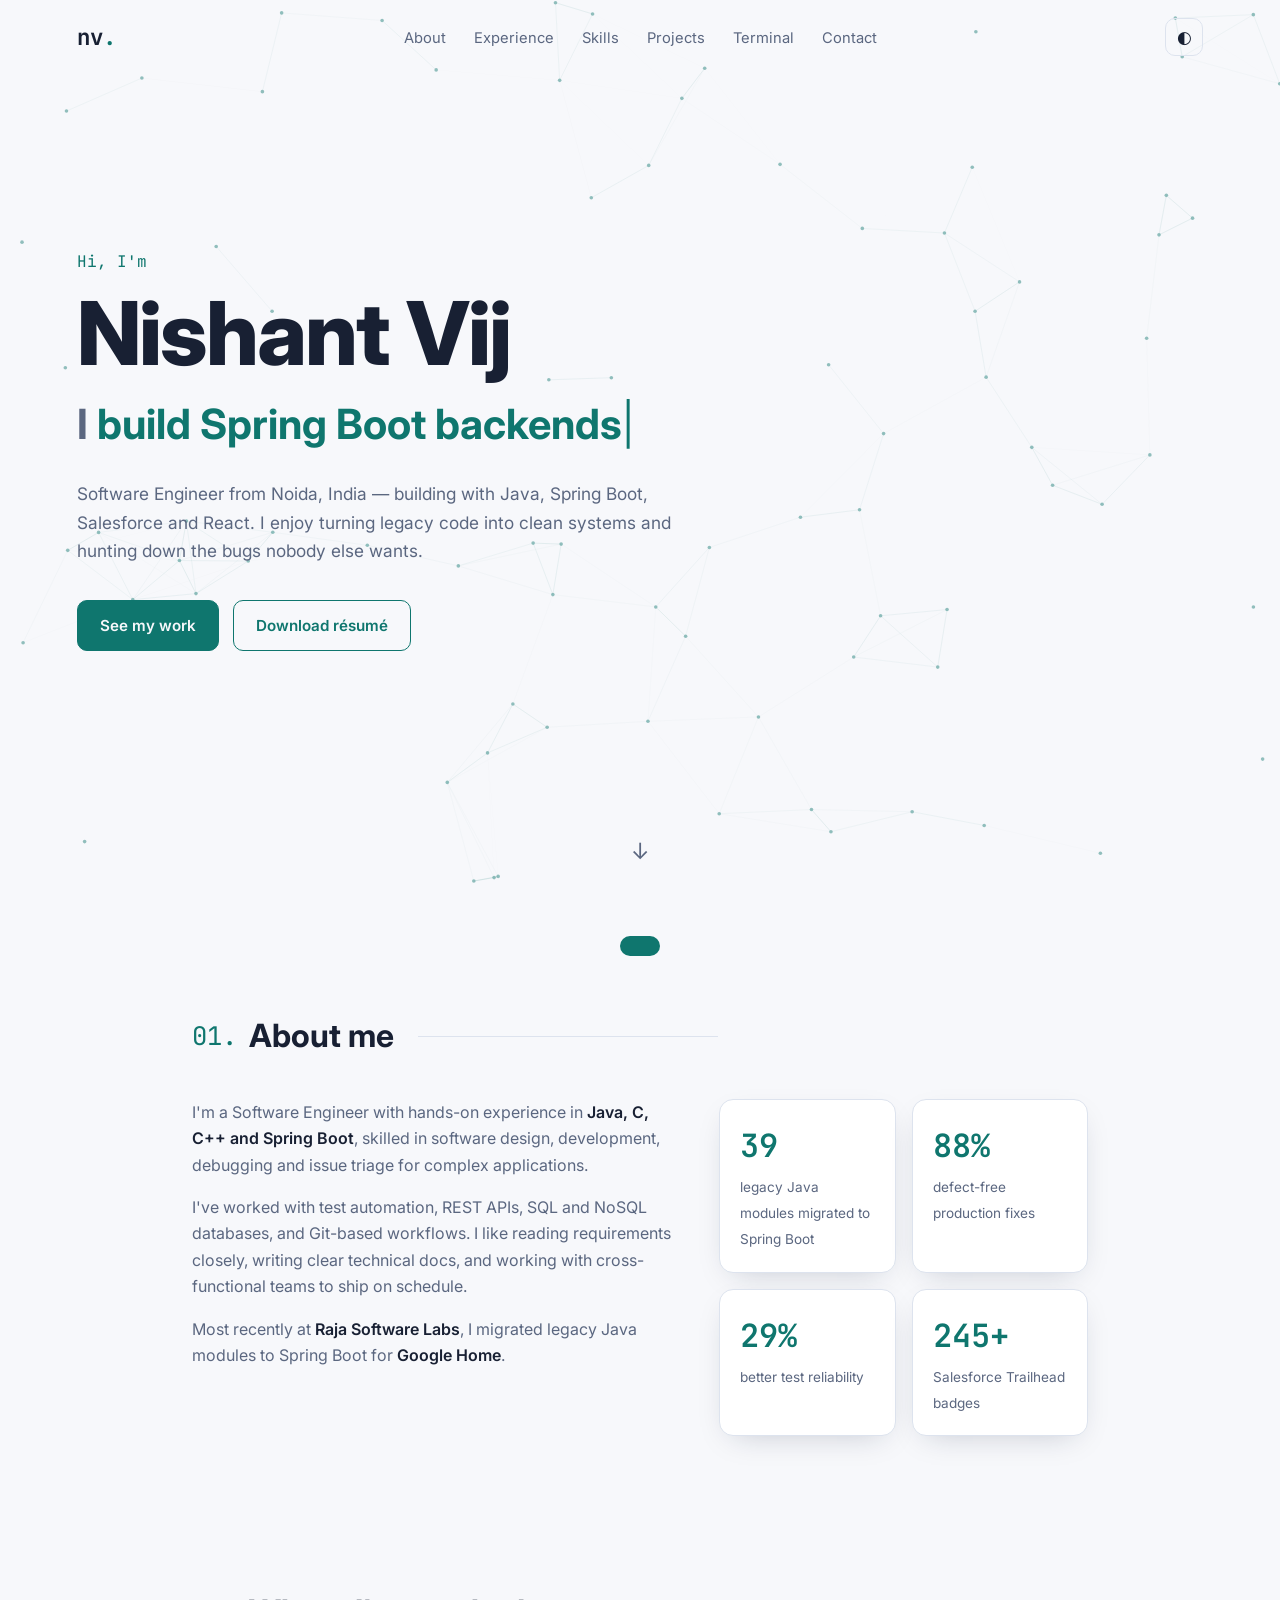
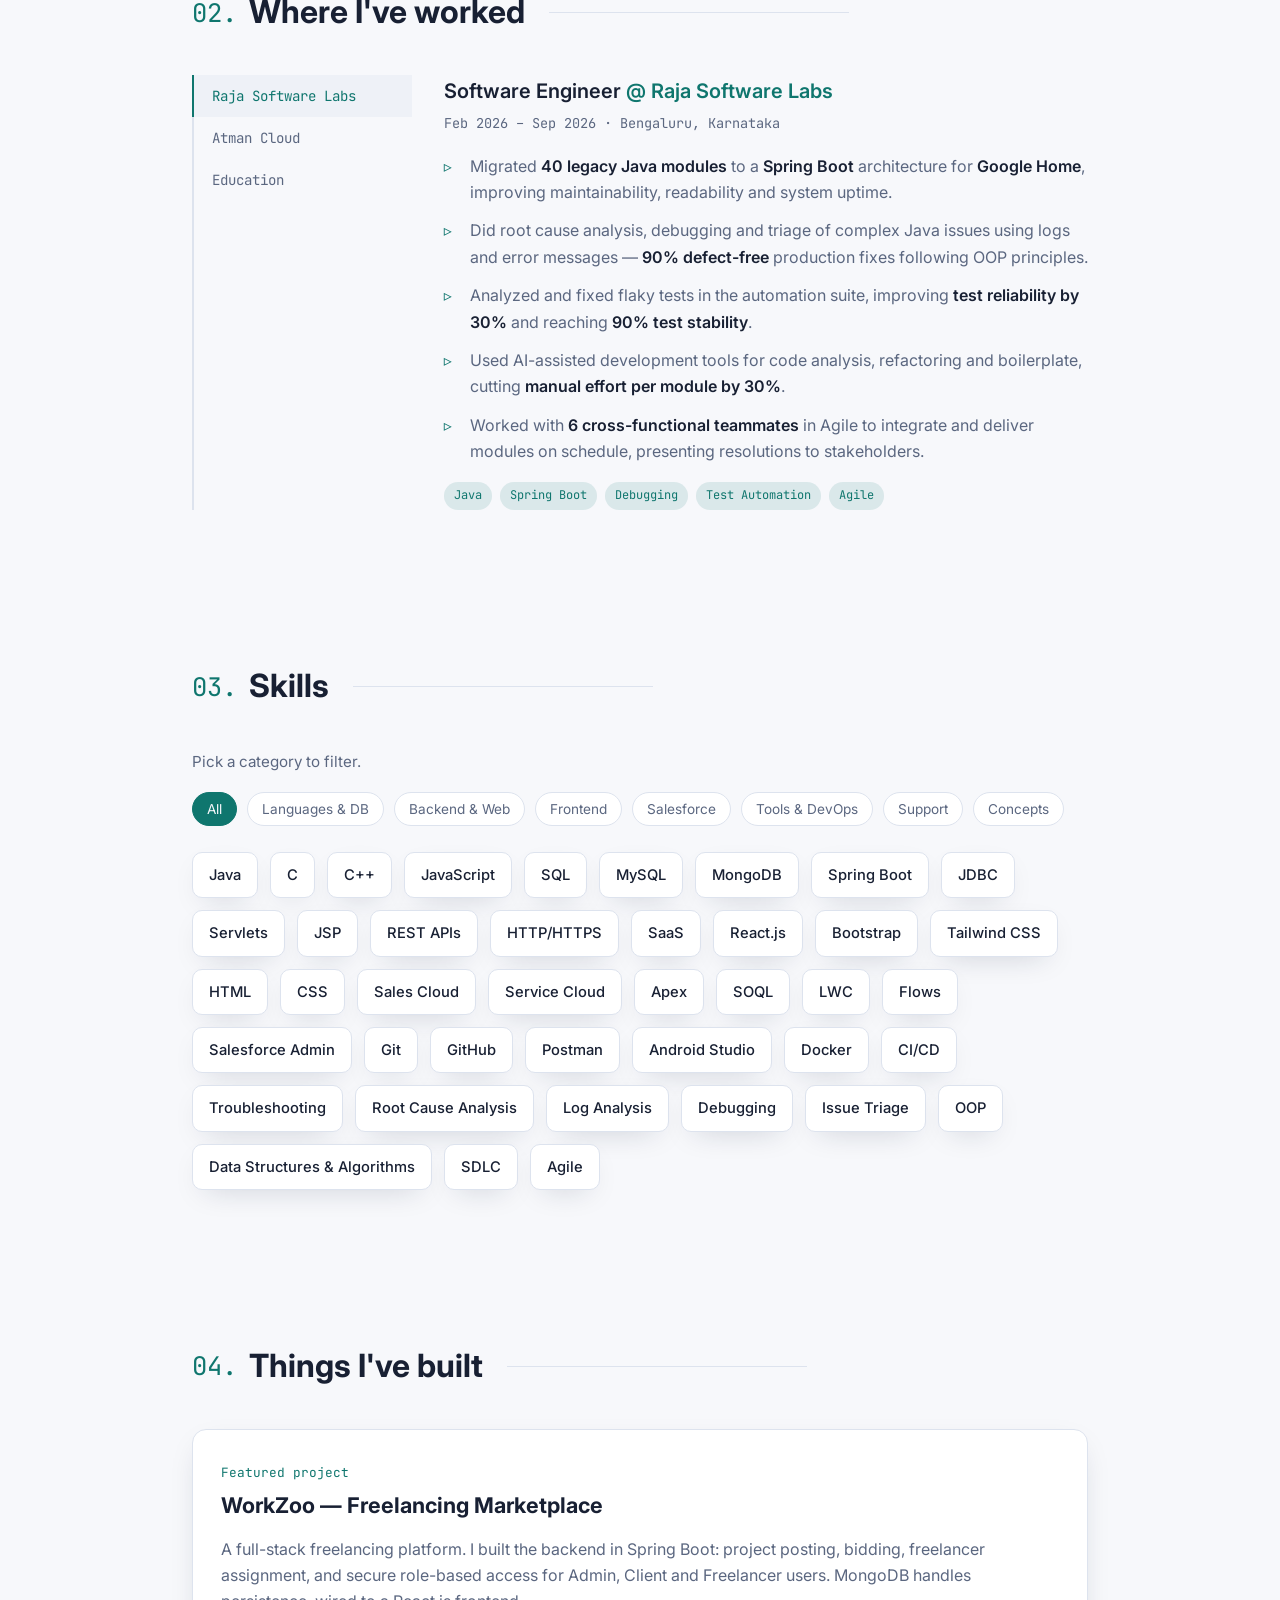
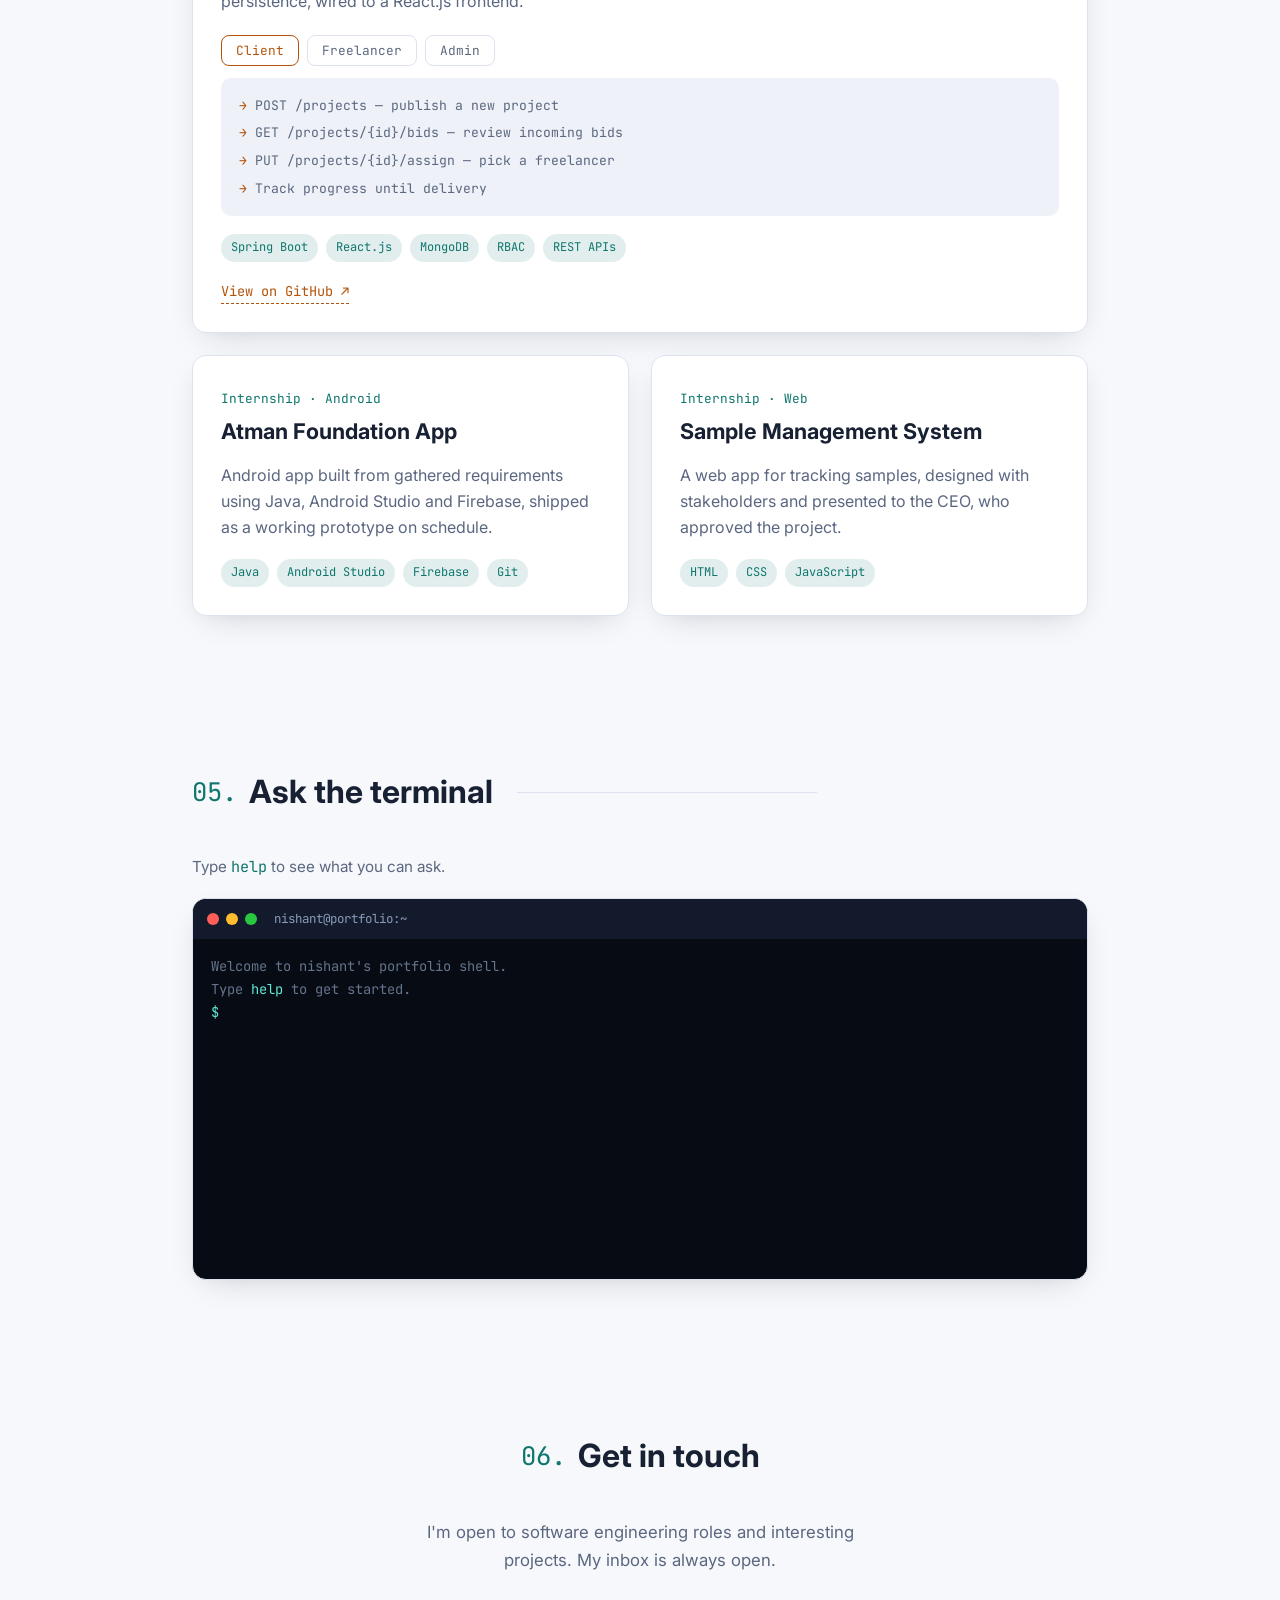
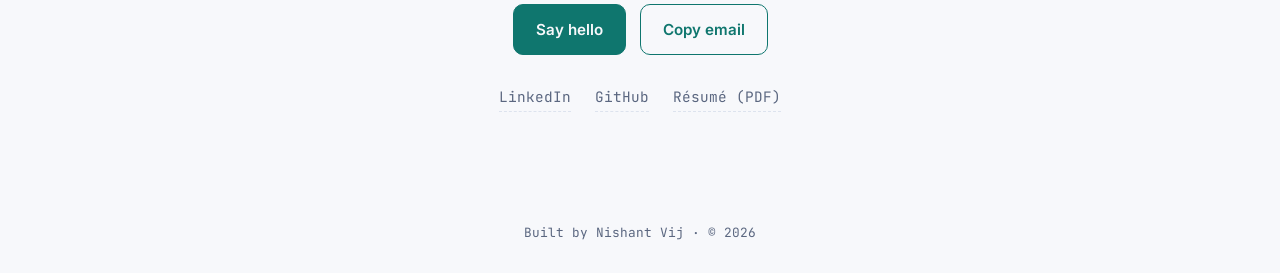
==== index.html @ 11bd0769 "Fix LinkedIn link and add WorkZoo GitHub link Co-Authored-By: Claude Opus 5.5 <noreply@anthropic.com" ====
<!doctype html>
<html lang="en" data-theme="dark">
<head>
  <meta charset="utf-8" />
  <meta name="viewport" content="width=device-width, initial-scale=1" />
  <title>Nishant Vij — Software Engineer</title>
  <meta name="description" content="Nishant Vij — Software Engineer working with Java, Spring Boot, Salesforce and React." />
  <link rel="preconnect" href="https://fonts.googleapis.com" />
  <link rel="preconnect" href="https://fonts.gstatic.com" crossorigin />
  <link href="https://fonts.googleapis.com/css2?family=Inter:wght@400;500;600;700;800&family=JetBrains+Mono:wght@400;600&display=swap" rel="stylesheet" />
  <link rel="stylesheet" href="styles.css" />
</head>
<body>
  <div class="progress" id="progress"></div>

  <header class="nav" id="nav">
    <a href="#home" class="logo">nv<span>.</span></a>
    <nav>
      <ul class="nav-links" id="navLinks">
        <li><a href="#about">About</a></li>
        <li><a href="#experience">Experience</a></li>
        <li><a href="#skills">Skills</a></li>
        <li><a href="#projects">Projects</a></li>
        <li><a href="#terminal">Terminal</a></li>
        <li><a href="#contact">Contact</a></li>
      </ul>
    </nav>
    <div class="nav-actions">
      <button class="icon-btn" id="themeToggle" aria-label="Toggle light/dark theme">◐</button>
      <button class="icon-btn menu-btn" id="menuBtn" aria-label="Open menu">☰</button>
    </div>
  </header>

  <main>
    <!-- HERO -->
    <section class="hero" id="home">
      <canvas id="bg" aria-hidden="true"></canvas>
      <div class="hero-inner">
        <p class="mono kicker">Hi, I'm</p>
        <h1>Nishant Vij</h1>
        <h2 class="typed-line">I <span id="typed" class="accent"></span><span class="caret">|</span></h2>
        <p class="lead">Software Engineer from Noida, India — building with Java, Spring Boot, Salesforce and React. I enjoy turning legacy code into clean systems and hunting down the bugs nobody else wants.</p>
        <div class="cta">
          <a href="#projects" class="btn primary">See my work</a>
          <a href="Nishant_Vij_Resume.pdf" class="btn" download>Download résumé</a>
        </div>
      </div>
      <a href="#about" class="scroll-hint" aria-label="Scroll down">↓</a>
    </section>

    <!-- ABOUT + STATS -->
    <section id="about" class="section">
      <h3 class="section-title"><span class="mono">01.</span> About me</h3>
      <div class="about-grid reveal">
        <div>
          <p>I'm a Software Engineer with hands-on experience in <strong>Java, C, C++ and Spring Boot</strong>, skilled in software design, development, debugging and issue triage for complex applications.</p>
          <p>I've worked with test automation, REST APIs, SQL and NoSQL databases, and Git-based workflows. I like reading requirements closely, writing clear technical docs, and working with cross-functional teams to ship on schedule.</p>
          <p>Most recently at <strong>Raja Software Labs</strong>, I migrated legacy Java modules to Spring Boot for <strong>Google Home</strong>.</p>
        </div>
        <div class="stats">
          <div class="stat"><span class="num" data-count="40">0</span><span class="label">legacy Java modules migrated to Spring Boot</span></div>
          <div class="stat"><span class="num" data-count="90" data-suffix="%">0</span><span class="label">defect-free production fixes</span></div>
          <div class="stat"><span class="num" data-count="30" data-suffix="%">0</span><span class="label">better test reliability</span></div>
          <div class="stat"><span class="num" data-count="250" data-suffix="+">0</span><span class="label">Salesforce Trailhead badges</span></div>
        </div>
      </div>
    </section>

    <!-- EXPERIENCE -->
    <section id="experience" class="section">
      <h3 class="section-title"><span class="mono">02.</span> Where I've worked</h3>
      <div class="tabs reveal">
        <div class="tab-list" role="tablist">
          <button role="tab" class="tab active" data-tab="rsl">Raja Software Labs</button>
          <button role="tab" class="tab" data-tab="atman">Atman Cloud</button>
          <button role="tab" class="tab" data-tab="edu">Education</button>
        </div>

        <div class="tab-panel active" id="rsl" role="tabpanel">
          <h4>Software Engineer <span class="accent">@ Raja Software Labs</span></h4>
          <p class="meta mono">Feb 2026 – Sep 2026 · Bengaluru, Karnataka</p>
          <ul class="bullets">
            <li>Migrated <b>40 legacy Java modules</b> to a <b>Spring Boot</b> architecture for <b>Google Home</b>, improving maintainability, readability and system uptime.</li>
            <li>Did root cause analysis, debugging and triage of complex Java issues using logs and error messages — <b>90% defect-free</b> production fixes following OOP principles.</li>
            <li>Analyzed and fixed flaky tests in the automation suite, improving <b>test reliability by 30%</b> and reaching <b>90% test stability</b>.</li>
            <li>Used AI-assisted development tools for code analysis, refactoring and boilerplate, cutting <b>manual effort per module by 30%</b>.</li>
            <li>Worked with <b>6 cross-functional teammates</b> in Agile to integrate and deliver modules on schedule, presenting resolutions to stakeholders.</li>
          </ul>
          <div class="chips"><span>Java</span><span>Spring Boot</span><span>Debugging</span><span>Test Automation</span><span>Agile</span></div>
        </div>

        <div class="tab-panel" id="atman" role="tabpanel">
          <h4>Salesforce Developer Intern <span class="accent">@ Atman Cloud Consultants</span></h4>
          <p class="meta mono">Jan 2025 – May 2025 · Pune, India</p>
          <ul class="bullets">
            <li>Earned <b>250+ Salesforce Trailhead badges</b>, building hands-on skills in Salesforce CRM, Apex, Lightning Components, SOQL and Flows.</li>
            <li>Developed the <b>Atman Foundation Android app</b> with Java, Android Studio, Firebase and Git — a working prototype delivered on schedule.</li>
            <li>Designed and built the <b>Sample Management System</b> (HTML, CSS, JavaScript), wrote the technical docs and presented it to the CEO to win project approval.</li>
          </ul>
          <div class="chips"><span>Salesforce</span><span>Apex</span><span>Android</span><span>Firebase</span><span>JavaScript</span></div>
        </div>

        <div class="tab-panel" id="edu" role="tabpanel">
          <div class="edu">
            <h4>PG Diploma in Advanced Computing <span class="accent">@ C-DAC ACTS</span></h4>
            <p class="meta mono">Aug 2025 – Feb 2026 · Bengaluru · 74%</p>
          </div>
          <div class="edu">
            <h4>B.Tech, Computer Science &amp; Engineering <span class="accent">@ Chandigarh Group of Colleges</span></h4>
            <p class="meta mono">2021 – 2025 · Landran, Mohali · CGPA 7.75 / 10</p>
          </div>
        </div>
      </div>
    </section>

    <!-- SKILLS -->
    <section id="skills" class="section">
      <h3 class="section-title"><span class="mono">03.</span> Skills</h3>
      <p class="hint reveal">Pick a category to filter.</p>
      <div class="filters reveal" id="skillFilters"></div>
      <div class="skill-cloud reveal" id="skillCloud"></div>
    </section>

    <!-- PROJECTS -->
    <section id="projects" class="section">
      <h3 class="section-title"><span class="mono">04.</span> Things I've built</h3>
      <div class="projects">
        <article class="project featured reveal" tabindex="0">
          <div class="project-head">
            <span class="mono accent">Featured project</span>
            <h4>WorkZoo — Freelancing Marketplace</h4>
          </div>
          <p>A full-stack freelancing platform. I built the backend in Spring Boot: project posting, bidding, freelancer assignment, and secure role-based access for Admin, Client and Freelancer users. MongoDB handles persistence, wired to a React.js frontend.</p>
          <div class="roles">
            <button class="role active" data-role="client">Client</button>
            <button class="role" data-role="freelancer">Freelancer</button>
            <button class="role" data-role="admin">Admin</button>
          </div>
          <ul class="role-flow mono" id="roleFlow"></ul>
          <div class="chips"><span>Spring Boot</span><span>React.js</span><span>MongoDB</span><span>RBAC</span><span>REST APIs</span></div>
          <a class="project-link mono" href="https://github.com/Work-Zoo" target="_blank" rel="noopener">View on GitHub ↗</a>
        </article>

        <article class="project reveal" tabindex="0">
          <div class="project-head">
            <span class="mono accent">Internship · Android</span>
            <h4>Atman Foundation App</h4>
          </div>
          <p>Android app built from gathered requirements using Java, Android Studio and Firebase, shipped as a working prototype on schedule.</p>
          <div class="chips"><span>Java</span><span>Android Studio</span><span>Firebase</span><span>Git</span></div>
        </article>

        <article class="project reveal" tabindex="0">
          <div class="project-head">
            <span class="mono accent">Internship · Web</span>
            <h4>Sample Management System</h4>
          </div>
          <p>A web app for tracking samples, designed with stakeholders and presented to the CEO, who approved the project.</p>
          <div class="chips"><span>HTML</span><span>CSS</span><span>JavaScript</span></div>
        </article>
      </div>
    </section>

    <!-- TERMINAL -->
    <section id="terminal" class="section">
      <h3 class="section-title"><span class="mono">05.</span> Ask the terminal</h3>
      <p class="hint reveal">Type <code>help</code> to see what you can ask.</p>
      <div class="term reveal" id="term">
        <div class="term-bar"><i></i><i></i><i></i><span class="mono">nishant@portfolio:~</span></div>
        <div class="term-body mono" id="termBody">
          <div class="term-out" id="termOut"></div>
          <form id="termForm" class="term-line" autocomplete="off">
            <label for="termInput" class="prompt">$</label>
            <input id="termInput" type="text" spellcheck="false" aria-label="Terminal command" />
          </form>
        </div>
      </div>
    </section>

    <!-- CONTACT -->
    <section id="contact" class="section contact">
      <h3 class="section-title center"><span class="mono">06.</span> Get in touch</h3>
      <p class="reveal">I'm open to software engineering roles and interesting projects. My inbox is always open.</p>
      <div class="contact-actions reveal">
        <a class="btn primary" id="mailBtn" href="#">Say hello</a>
        <button class="btn" id="copyEmail">Copy email</button>
      </div>
      <div class="socials reveal">
        <a id="linkedinLink" href="#" target="_blank" rel="noopener">LinkedIn</a>
        <a id="githubLink" href="#" target="_blank" rel="noopener">GitHub</a>
        <a href="Nishant_Vij_Resume.pdf" download>Résumé (PDF)</a>
      </div>
    </section>
  </main>

  <footer class="footer mono">Built by Nishant Vij · © <span id="year"></span></footer>
  <div class="toast" id="toast" role="status"></div>

  <script src="script.js"></script>
</body>
</html>
---- styles.css ----
:root {
  --bg: #0b1120;
  --bg-2: #111a2e;
  --card: #15203a;
  --text: #dbe4f3;
  --muted: #8b9bb8;
  --accent: #5eead4;
  --accent-2: #fbbf24;
  --border: #23304d;
  --shadow: 0 10px 30px -12px rgba(0, 0, 0, .6);
  --radius: 14px;
  --sans: "Inter", system-ui, -apple-system, Segoe UI, Roboto, sans-serif;
  --mono: "JetBrains Mono", ui-monospace, Consolas, monospace;
}
[data-theme="light"] {
  --bg: #f7f8fb;
  --bg-2: #eef1f7;
  --card: #ffffff;
  --text: #182033;
  --muted: #5b6780;
  --accent: #0f766e;
  --accent-2: #b45309;
  --border: #dde3ee;
  --shadow: 0 10px 30px -14px rgba(20, 30, 60, .25);
}

* { box-sizing: border-box; margin: 0; padding: 0; }
html { scroll-behavior: smooth; scroll-padding-top: 80px; }
body {
  background: var(--bg);
  color: var(--text);
  font-family: var(--sans);
  line-height: 1.65;
  transition: background .3s, color .3s;
  overflow-x: hidden;
}
a { color: inherit; text-decoration: none; }
.mono { font-family: var(--mono); }
.accent { color: var(--accent); }
strong, b { color: var(--text); font-weight: 600; }

/* progress bar */
.progress { position: fixed; top: 0; left: 0; height: 3px; width: 0; background: linear-gradient(90deg, var(--accent), var(--accent-2)); z-index: 100; }

/* nav */
.nav {
  position: fixed; inset: 0 0 auto 0; z-index: 50;
  display: flex; align-items: center; justify-content: space-between;
  padding: 18px 6vw;
  transition: background .3s, padding .3s, box-shadow .3s;
}
.nav.scrolled { background: color-mix(in srgb, var(--bg) 85%, transparent); backdrop-filter: blur(10px); padding: 12px 6vw; box-shadow: var(--shadow); }
.logo { font-family: var(--mono); font-weight: 700; font-size: 1.4rem; }
.logo span { color: var(--accent); }
.nav-links { display: flex; gap: 28px; list-style: none; }
.nav-links a { font-size: .92rem; color: var(--muted); transition: color .2s; position: relative; }
.nav-links a:hover, .nav-links a.active { color: var(--accent); }
.nav-links a.active::after { content: ""; position: absolute; left: 0; right: 0; bottom: -4px; height: 2px; background: var(--accent); }
.nav-actions { display: flex; gap: 8px; }
.icon-btn { background: transparent; border: 1px solid var(--border); color: var(--text); width: 38px; height: 38px; border-radius: 10px; cursor: pointer; font-size: 1.05rem; }
.icon-btn:hover { border-color: var(--accent); color: var(--accent); }
.menu-btn { display: none; }

/* hero */
.hero { position: relative; min-height: 100vh; display: flex; align-items: center; padding: 0 6vw; overflow: hidden; }
#bg { position: absolute; inset: 0; width: 100%; height: 100%; opacity: .55; }
.hero-inner { position: relative; max-width: 820px; }
.kicker { color: var(--accent); margin-bottom: 12px; }
.hero h1 { font-size: clamp(2.8rem, 8vw, 5.5rem); line-height: 1.05; font-weight: 800; letter-spacing: -.02em; }
.typed-line { font-size: clamp(1.4rem, 4vw, 2.6rem); color: var(--muted); font-weight: 700; margin: 10px 0 22px; min-height: 1.3em; }
.caret { animation: blink 1s step-end infinite; color: var(--accent); font-weight: 400; }
@keyframes blink { 50% { opacity: 0; } }
.lead { max-width: 600px; color: var(--muted); font-size: 1.08rem; }
.cta { display: flex; flex-wrap: wrap; gap: 14px; margin-top: 34px; }
.btn {
  display: inline-block; padding: 12px 22px; border-radius: 10px; font-weight: 600; font-size: .95rem;
  border: 1px solid var(--accent); color: var(--accent); background: transparent; cursor: pointer; font-family: inherit;
  transition: transform .2s, background .2s, color .2s;
}
.btn:hover { transform: translateY(-2px); background: color-mix(in srgb, var(--accent) 12%, transparent); }
.btn.primary { background: var(--accent); color: var(--bg); }
.btn.primary:hover { background: color-mix(in srgb, var(--accent) 85%, white); }
.scroll-hint { position: absolute; bottom: 30px; left: 50%; transform: translateX(-50%); color: var(--muted); font-size: 1.4rem; animation: bob 2s ease-in-out infinite; }
@keyframes bob { 50% { transform: translate(-50%, 8px); } }

/* sections */
.section { max-width: 1050px; margin: 0 auto; padding: 110px 6vw 40px; }
.section-title { display: flex; align-items: center; gap: 12px; font-size: clamp(1.5rem, 3.5vw, 2rem); margin-bottom: 36px; white-space: nowrap; }
.section-title .mono { color: var(--accent); font-size: .8em; font-weight: 400; }
.section-title::after { content: ""; height: 1px; background: var(--border); flex: 1; max-width: 300px; margin-left: 12px; }
.section-title.center { justify-content: center; }
.section-title.center::after { display: none; }
.hint { color: var(--muted); margin-bottom: 18px; font-size: .95rem; }
.hint code { font-family: var(--mono); color: var(--accent); }

/* reveal */
.reveal { opacity: 0; transform: translateY(24px); transition: opacity .7s ease, transform .7s ease; }
.reveal.visible { opacity: 1; transform: none; }

/* about */
.about-grid { display: grid; grid-template-columns: 1.3fr 1fr; gap: 48px; align-items: start; }
.about-grid p { color: var(--muted); margin-bottom: 16px; }
.stats { display: grid; grid-template-columns: 1fr 1fr; gap: 16px; }
.stat { background: var(--card); border: 1px solid var(--border); border-radius: var(--radius); padding: 20px; box-shadow: var(--shadow); transition: transform .25s, border-color .25s; }
.stat:hover { transform: translateY(-4px); border-color: var(--accent); }
.num { display: block; font-family: var(--mono); font-size: 2rem; font-weight: 600; color: var(--accent); }
.label { font-size: .85rem; color: var(--muted); line-height: 1.4; }

/* tabs */
.tabs { display: grid; grid-template-columns: 220px 1fr; gap: 32px; }
.tab-list { display: flex; flex-direction: column; border-left: 2px solid var(--border); }
.tab { text-align: left; background: none; border: none; color: var(--muted); padding: 12px 18px; cursor: pointer; font-family: var(--mono); font-size: .88rem; border-left: 2px solid transparent; margin-left: -2px; transition: all .2s; }
.tab:hover { background: var(--bg-2); color: var(--accent); }
.tab.active { color: var(--accent); border-left-color: var(--accent); background: var(--bg-2); }
.tab-panel { display: none; animation: fadeIn .4s ease; }
.tab-panel.active { display: block; }
@keyframes fadeIn { from { opacity: 0; transform: translateX(10px); } to { opacity: 1; transform: none; } }
.tab-panel h4 { font-size: 1.25rem; font-weight: 600; }
.meta { color: var(--muted); font-size: .85rem; margin: 4px 0 18px; }
.bullets { list-style: none; }
.bullets li { position: relative; padding-left: 26px; margin-bottom: 12px; color: var(--muted); }
.bullets li::before { content: "▹"; position: absolute; left: 0; color: var(--accent); }
.edu { padding: 18px 0; border-bottom: 1px solid var(--border); }
.edu:first-child { padding-top: 0; }
.chips { display: flex; flex-wrap: wrap; gap: 8px; margin-top: 18px; }
.chips span { font-family: var(--mono); font-size: .75rem; padding: 4px 10px; border-radius: 999px; background: color-mix(in srgb, var(--accent) 12%, transparent); color: var(--accent); }

/* skills */
.filters { display: flex; flex-wrap: wrap; gap: 10px; margin-bottom: 26px; }
.filter { background: var(--card); border: 1px solid var(--border); color: var(--muted); padding: 8px 14px; border-radius: 999px; cursor: pointer; font-size: .85rem; font-family: inherit; transition: all .2s; }
.filter:hover { color: var(--accent); border-color: var(--accent); }
.filter.active { background: var(--accent); color: var(--bg); border-color: var(--accent); }
.skill-cloud { display: flex; flex-wrap: wrap; gap: 12px; min-height: 160px; align-content: flex-start; }
.skill {
  padding: 10px 16px; border-radius: 10px; background: var(--card); border: 1px solid var(--border);
  font-weight: 500; font-size: .92rem; box-shadow: var(--shadow); cursor: default;
  transition: transform .35s ease, opacity .35s ease, border-color .2s, color .2s;
}
.skill:hover { border-color: var(--accent); color: var(--accent); transform: translateY(-3px) scale(1.04); }
.skill.dim { opacity: .18; transform: scale(.94); }

/* projects */
.projects { display: grid; grid-template-columns: repeat(2, 1fr); gap: 22px; }
.project {
  background: var(--card); border: 1px solid var(--border); border-radius: var(--radius); padding: 28px;
  box-shadow: var(--shadow); transition: transform .3s, border-color .3s; position: relative; overflow: hidden;
}
.project::before { content: ""; position: absolute; inset: 0; background: radial-gradient(400px circle at var(--mx, 50%) var(--my, 50%), color-mix(in srgb, var(--accent) 10%, transparent), transparent 60%); opacity: 0; transition: opacity .3s; pointer-events: none; }
.project:hover::before { opacity: 1; }
.project:hover, .project:focus-visible { transform: translateY(-6px); border-color: var(--accent); outline: none; }
.project.featured { grid-column: 1 / -1; }
.project-head span { font-size: .8rem; }
.project h4 { font-size: 1.35rem; margin: 4px 0 12px; }
.project p { color: var(--muted); }
.roles { display: flex; gap: 8px; margin: 20px 0 12px; flex-wrap: wrap; }
.role { background: transparent; border: 1px solid var(--border); color: var(--muted); padding: 6px 14px; border-radius: 8px; cursor: pointer; font-family: var(--mono); font-size: .8rem; }
.role.active { border-color: var(--accent-2); color: var(--accent-2); }
.role-flow { list-style: none; background: var(--bg-2); border-radius: 10px; padding: 14px 18px; font-size: .82rem; }
.role-flow li { padding: 3px 0; color: var(--muted); opacity: 0; transform: translateX(-8px); animation: slideIn .35s forwards; }
.role-flow li::before { content: "→ "; color: var(--accent-2); }
@keyframes slideIn { to { opacity: 1; transform: none; } }

.project-link { display: inline-block; margin-top: 18px; font-size: .85rem; color: var(--accent-2); border-bottom: 1px dashed currentColor; }
.project-link:hover { color: var(--accent); }

/* terminal */
.term { border-radius: var(--radius); overflow: hidden; border: 1px solid var(--border); box-shadow: var(--shadow); background: #070b14; }
.term-bar { display: flex; align-items: center; gap: 7px; padding: 10px 14px; background: #121a2c; }
.term-bar i { width: 12px; height: 12px; border-radius: 50%; background: #ff5f57; }
.term-bar i:nth-child(2) { background: #febc2e; }
.term-bar i:nth-child(3) { background: #28c840; }
.term-bar span { margin-left: 10px; font-size: .78rem; color: #8b9bb8; }
.term-body { height: 340px; overflow-y: auto; padding: 16px 18px; font-size: .86rem; color: #cbd5e1; cursor: text; }
.term-out div { white-space: pre-wrap; word-break: break-word; }
.term-out .cmd { color: #5eead4; }
.term-out .err { color: #f87171; }
.term-out .dim { color: #64748b; }
.term-out a { color: #fbbf24; text-decoration: underline; }
.term-line { display: flex; gap: 10px; align-items: center; }
.prompt { color: #5eead4; }
#termInput { flex: 1; background: transparent; border: none; outline: none; color: #e2e8f0; font: inherit; caret-color: #5eead4; }

/* contact */
.contact { text-align: center; max-width: 640px; padding-bottom: 80px; }
.contact > p { color: var(--muted); font-size: 1.05rem; }
.contact-actions { display: flex; gap: 14px; justify-content: center; margin: 30px 0; flex-wrap: wrap; }
.socials { display: flex; gap: 24px; justify-content: center; flex-wrap: wrap; }
.socials a { font-family: var(--mono); font-size: .9rem; color: var(--muted); border-bottom: 1px dashed var(--border); padding-bottom: 2px; transition: color .2s; }
.socials a:hover { color: var(--accent); border-color: var(--accent); }
.footer { text-align: center; padding: 30px; font-size: .8rem; color: var(--muted); }

/* toast */
.toast { position: fixed; bottom: 24px; left: 50%; transform: translate(-50%, 80px); background: var(--accent); color: var(--bg); padding: 10px 20px; border-radius: 10px; font-weight: 600; font-size: .9rem; transition: transform .3s; z-index: 200; }
.toast.show { transform: translate(-50%, 0); }

/* responsive */
@media (max-width: 820px) {
  .menu-btn { display: inline-block; }
  .nav-links {
    position: fixed; top: 0; right: 0; height: 100vh; width: min(75vw, 300px);
    flex-direction: column; justify-content: center; align-items: center; gap: 30px;
    background: var(--bg-2); transform: translateX(100%); transition: transform .3s; box-shadow: var(--shadow);
  }
  .nav-links.open { transform: none; }
  .nav-links a { font-size: 1.1rem; }
  .nav-actions { position: relative; z-index: 60; }
  .about-grid, .tabs, .projects { grid-template-columns: 1fr; }
  .tab-list { flex-direction: row; overflow-x: auto; border-left: none; border-bottom: 2px solid var(--border); }
  .tab { border-left: none; border-bottom: 2px solid transparent; margin: 0 0 -2px; white-space: nowrap; }
  .tab.active { border-bottom-color: var(--accent); }
  .section { padding: 90px 16px 30px; }
  .hero { padding: 0 16px; }
  .nav { padding: 14px 16px; }
  .nav.scrolled { padding: 10px 16px; }
  .section-title { white-space: normal; }
}
@media (prefers-reduced-motion: reduce) {
  *, *::before, *::after { animation: none !important; transition: none !important; }
  html { scroll-behavior: auto; }
  .reveal { opacity: 1; transform: none; }
}
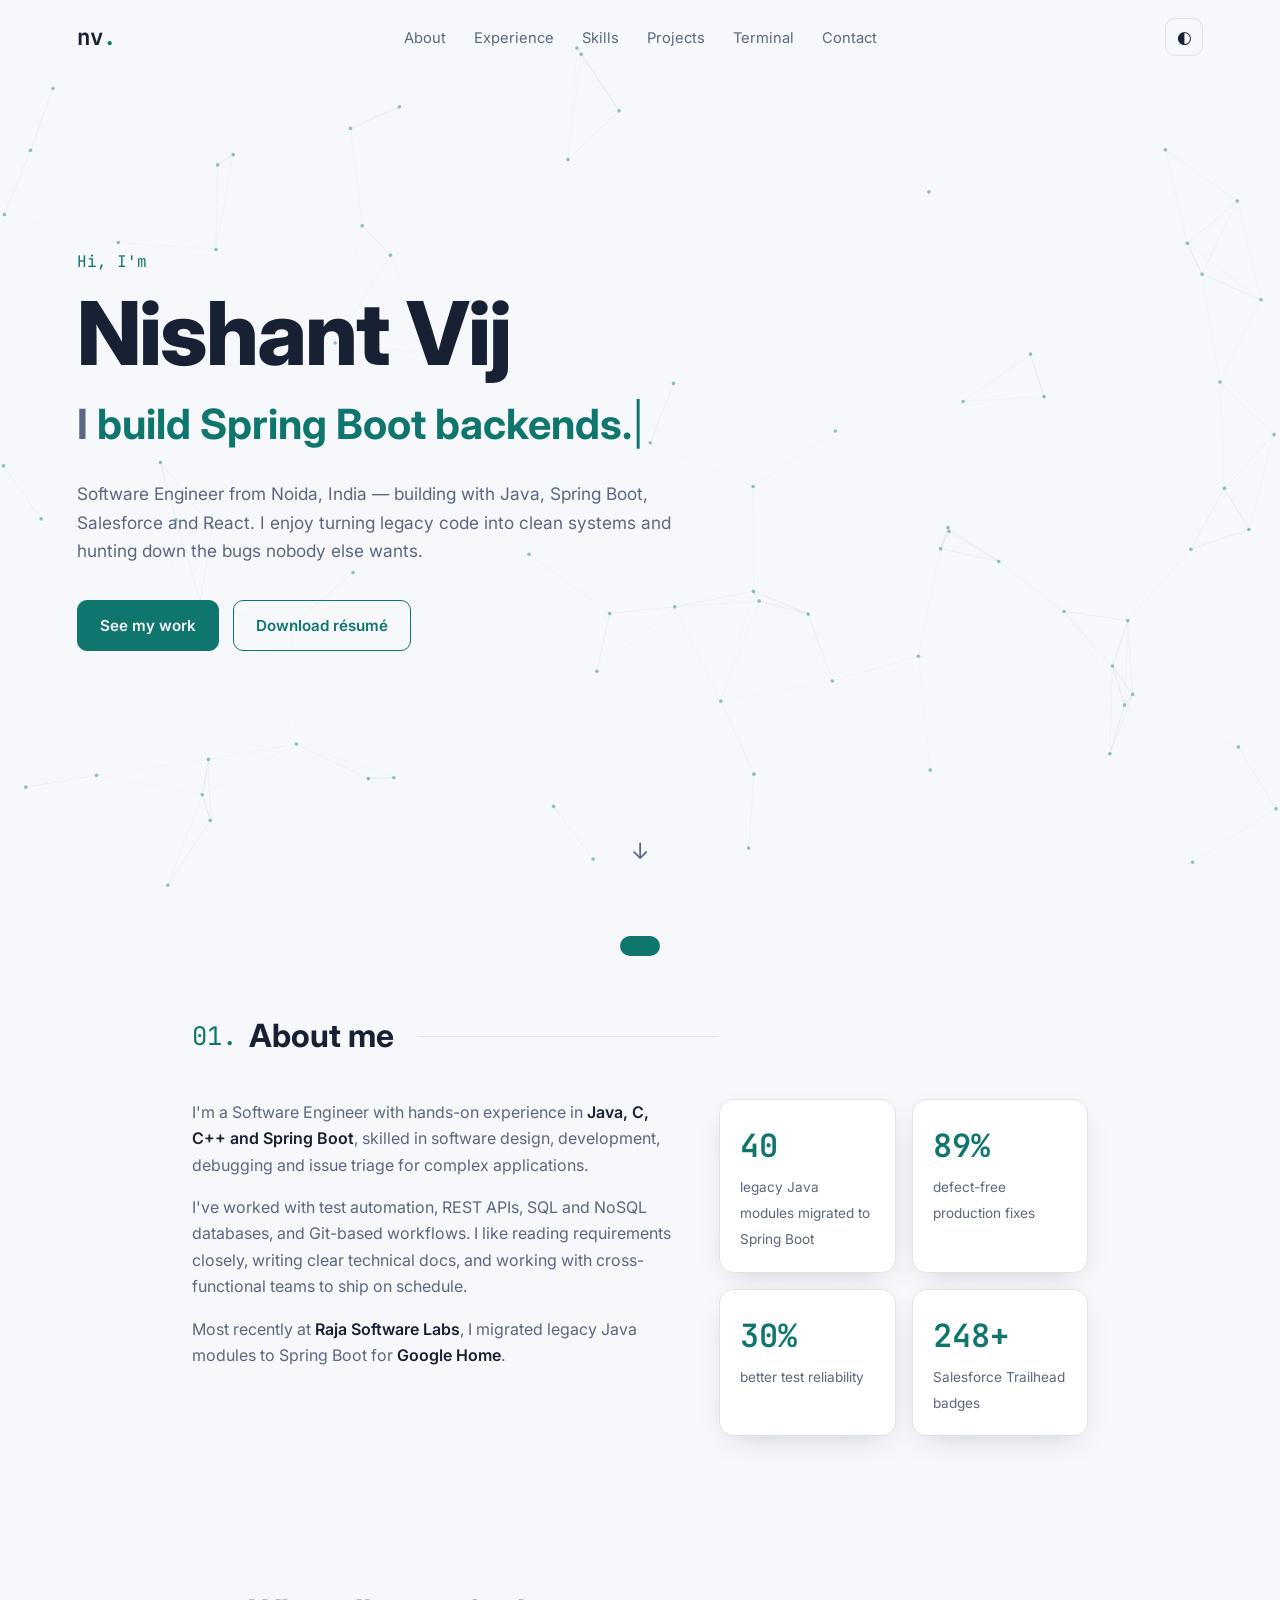
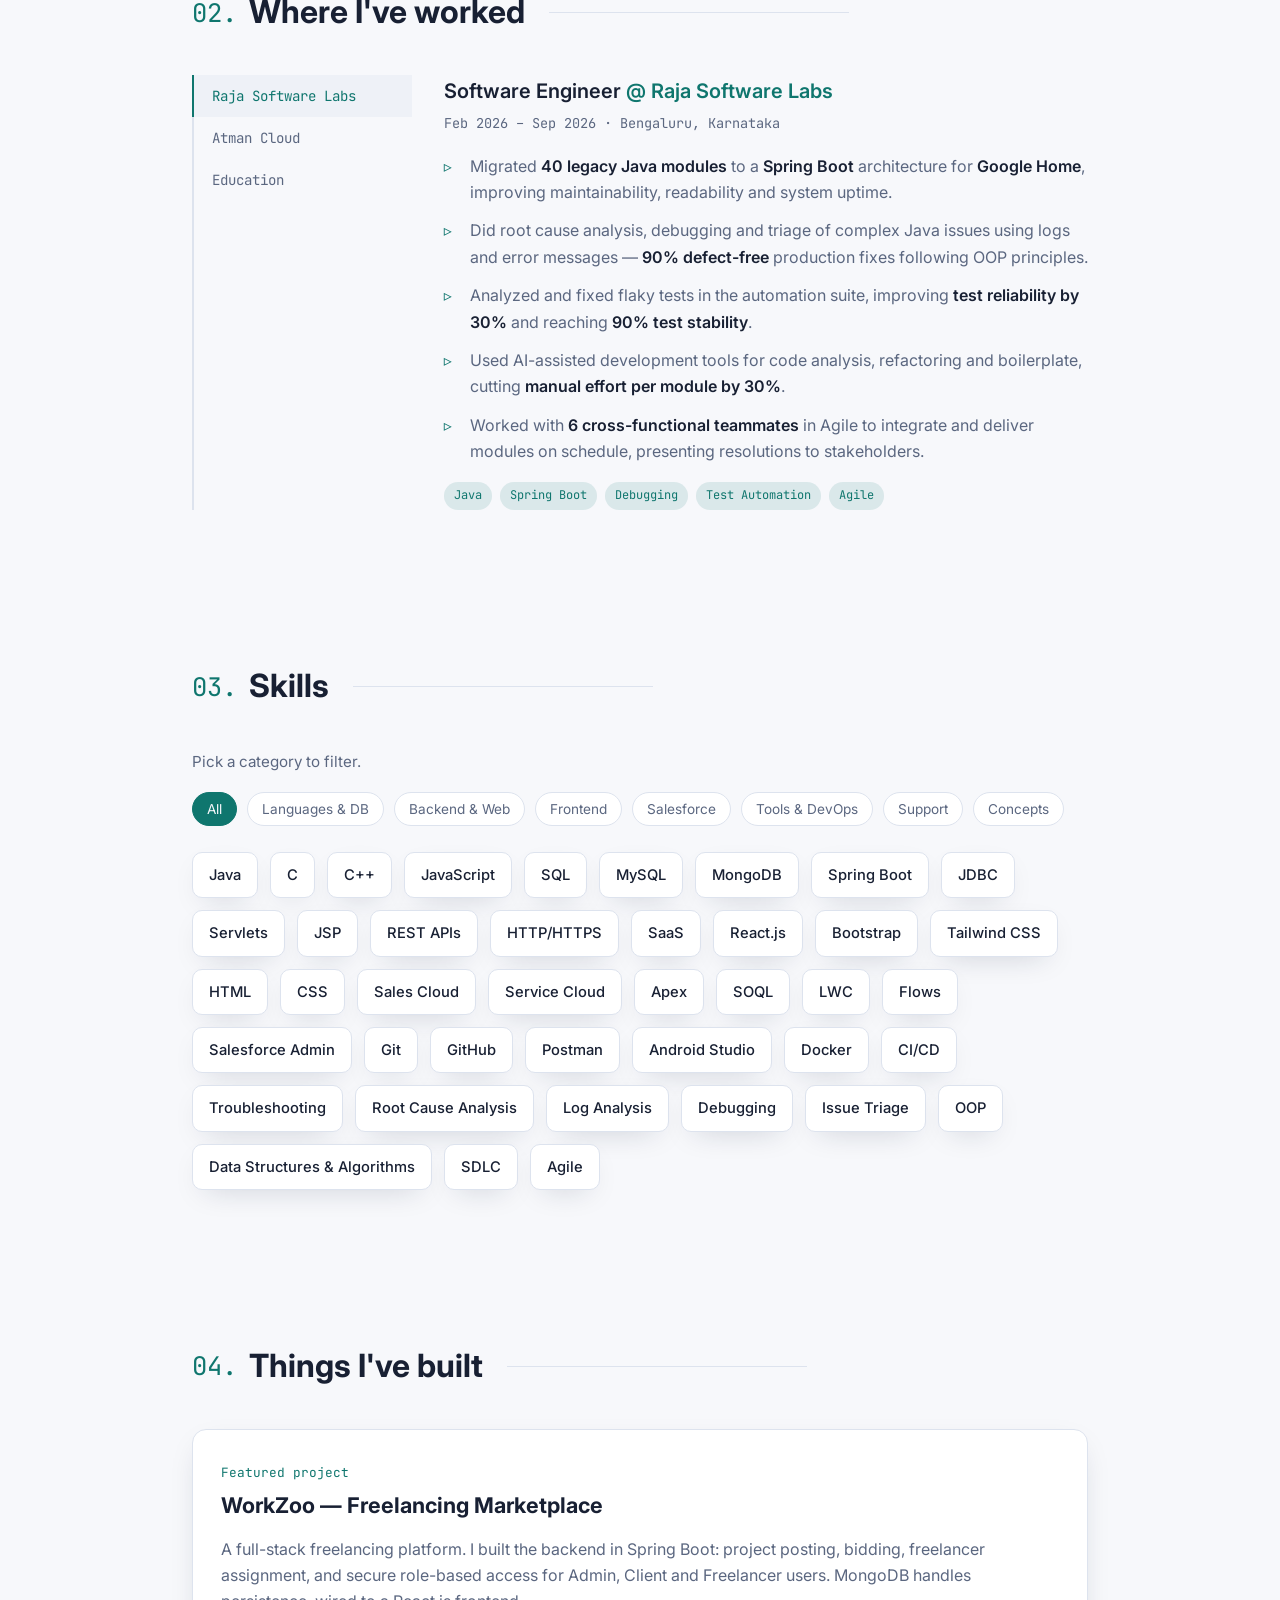
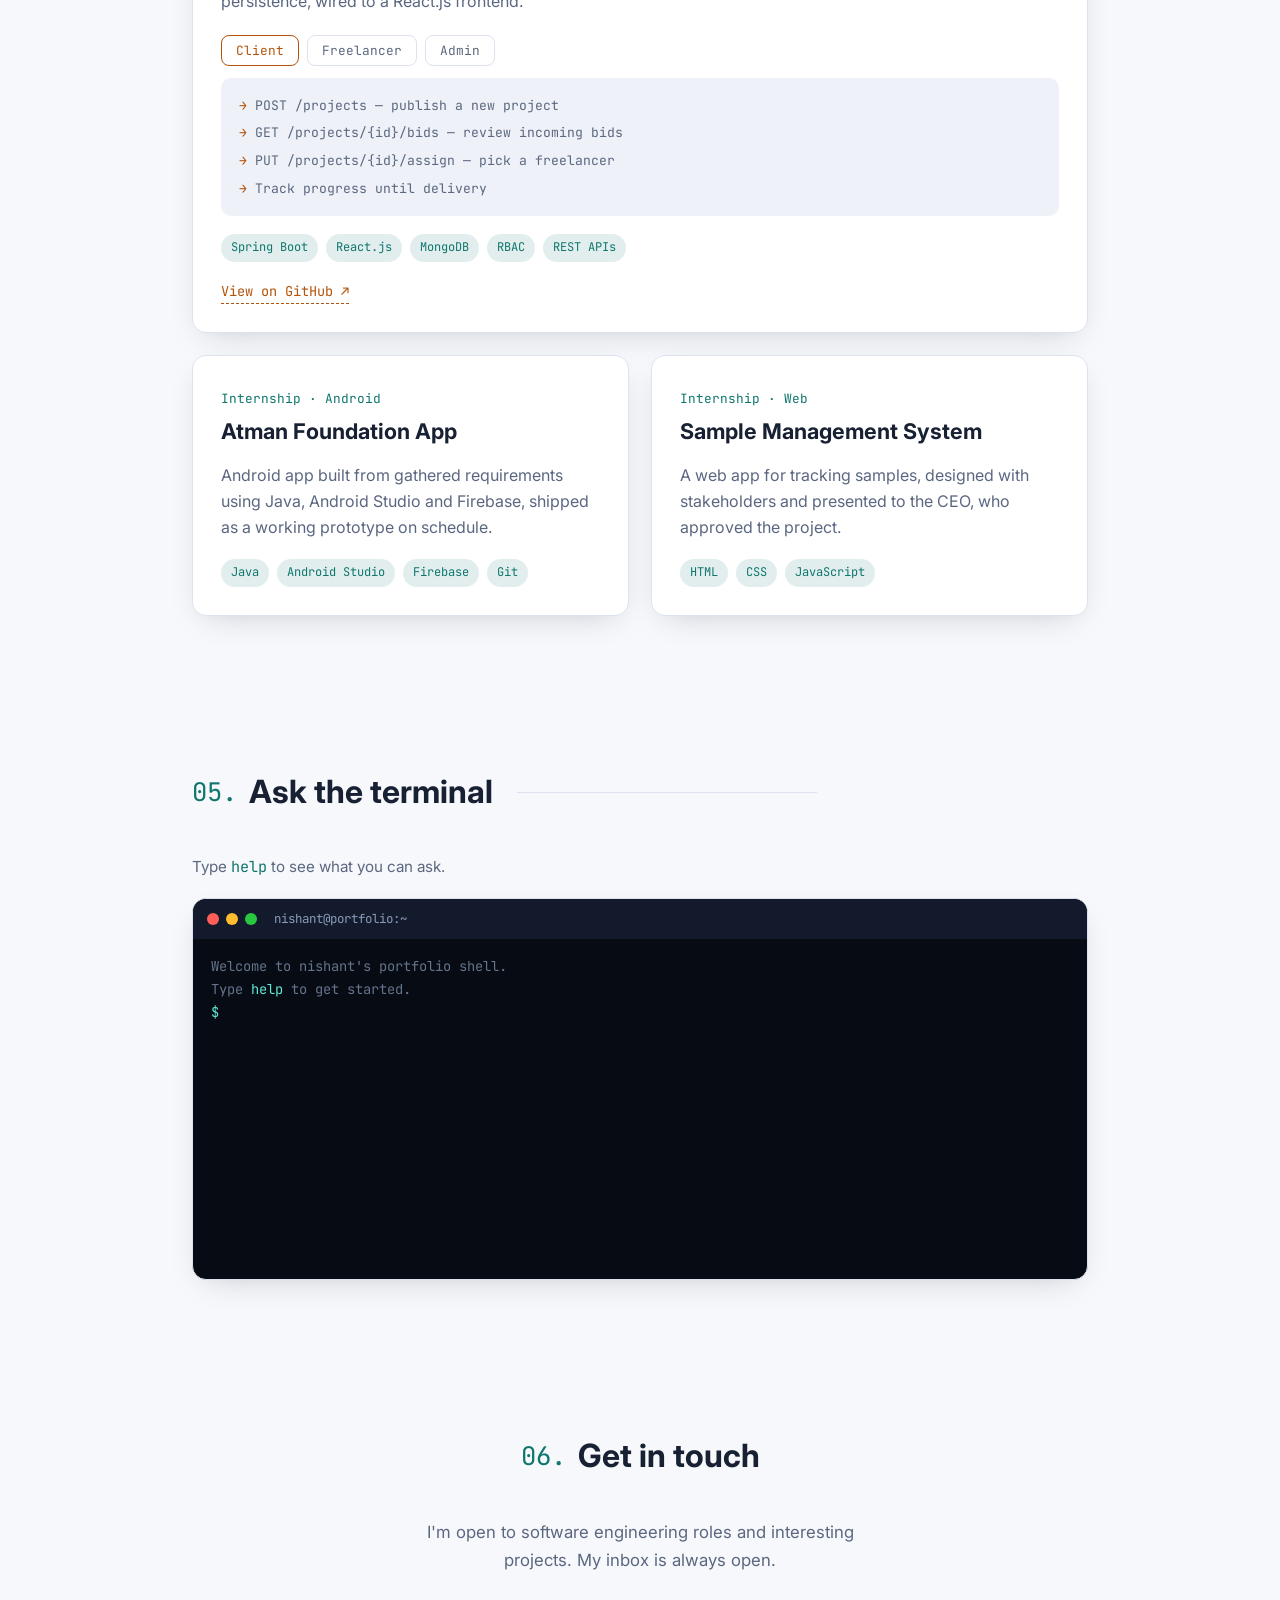
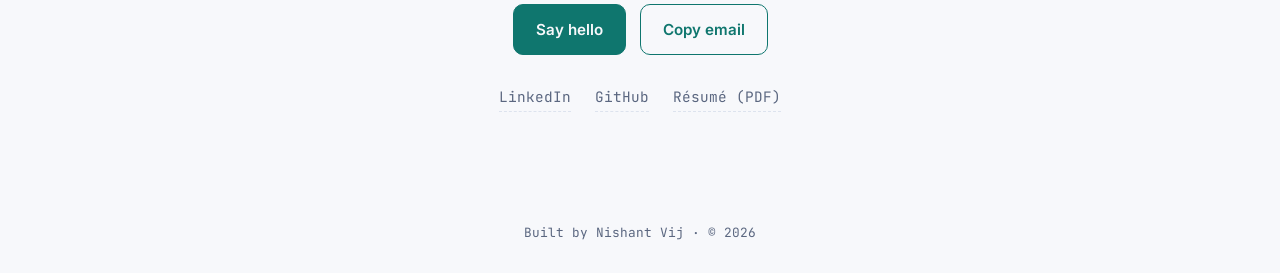
==== commit 9ab832d8: "Cache-bust CSS and JS Co-Authored-By: Claude Opus 5.5 <noreply@anthropic.com>" ====
--- a/index.html
+++ b/index.html
@@ -8,7 +8,7 @@
   <link rel="preconnect" href="https://fonts.googleapis.com" />
   <link rel="preconnect" href="https://fonts.gstatic.com" crossorigin />
   <link href="https://fonts.googleapis.com/css2?family=Inter:wght@400;500;600;700;800&family=JetBrains+Mono:wght@400;600&display=swap" rel="stylesheet" />
-  <link rel="stylesheet" href="styles.css" />
+  <link rel="stylesheet" href="styles.css?v=2" />
 </head>
 <body>
   <div class="progress" id="progress"></div>
@@ -196,6 +196,6 @@
   <footer class="footer mono">Built by Nishant Vij · © <span id="year"></span></footer>
   <div class="toast" id="toast" role="status"></div>
 
-  <script src="script.js"></script>
+  <script src="script.js?v=2"></script>
 </body>
 </html>
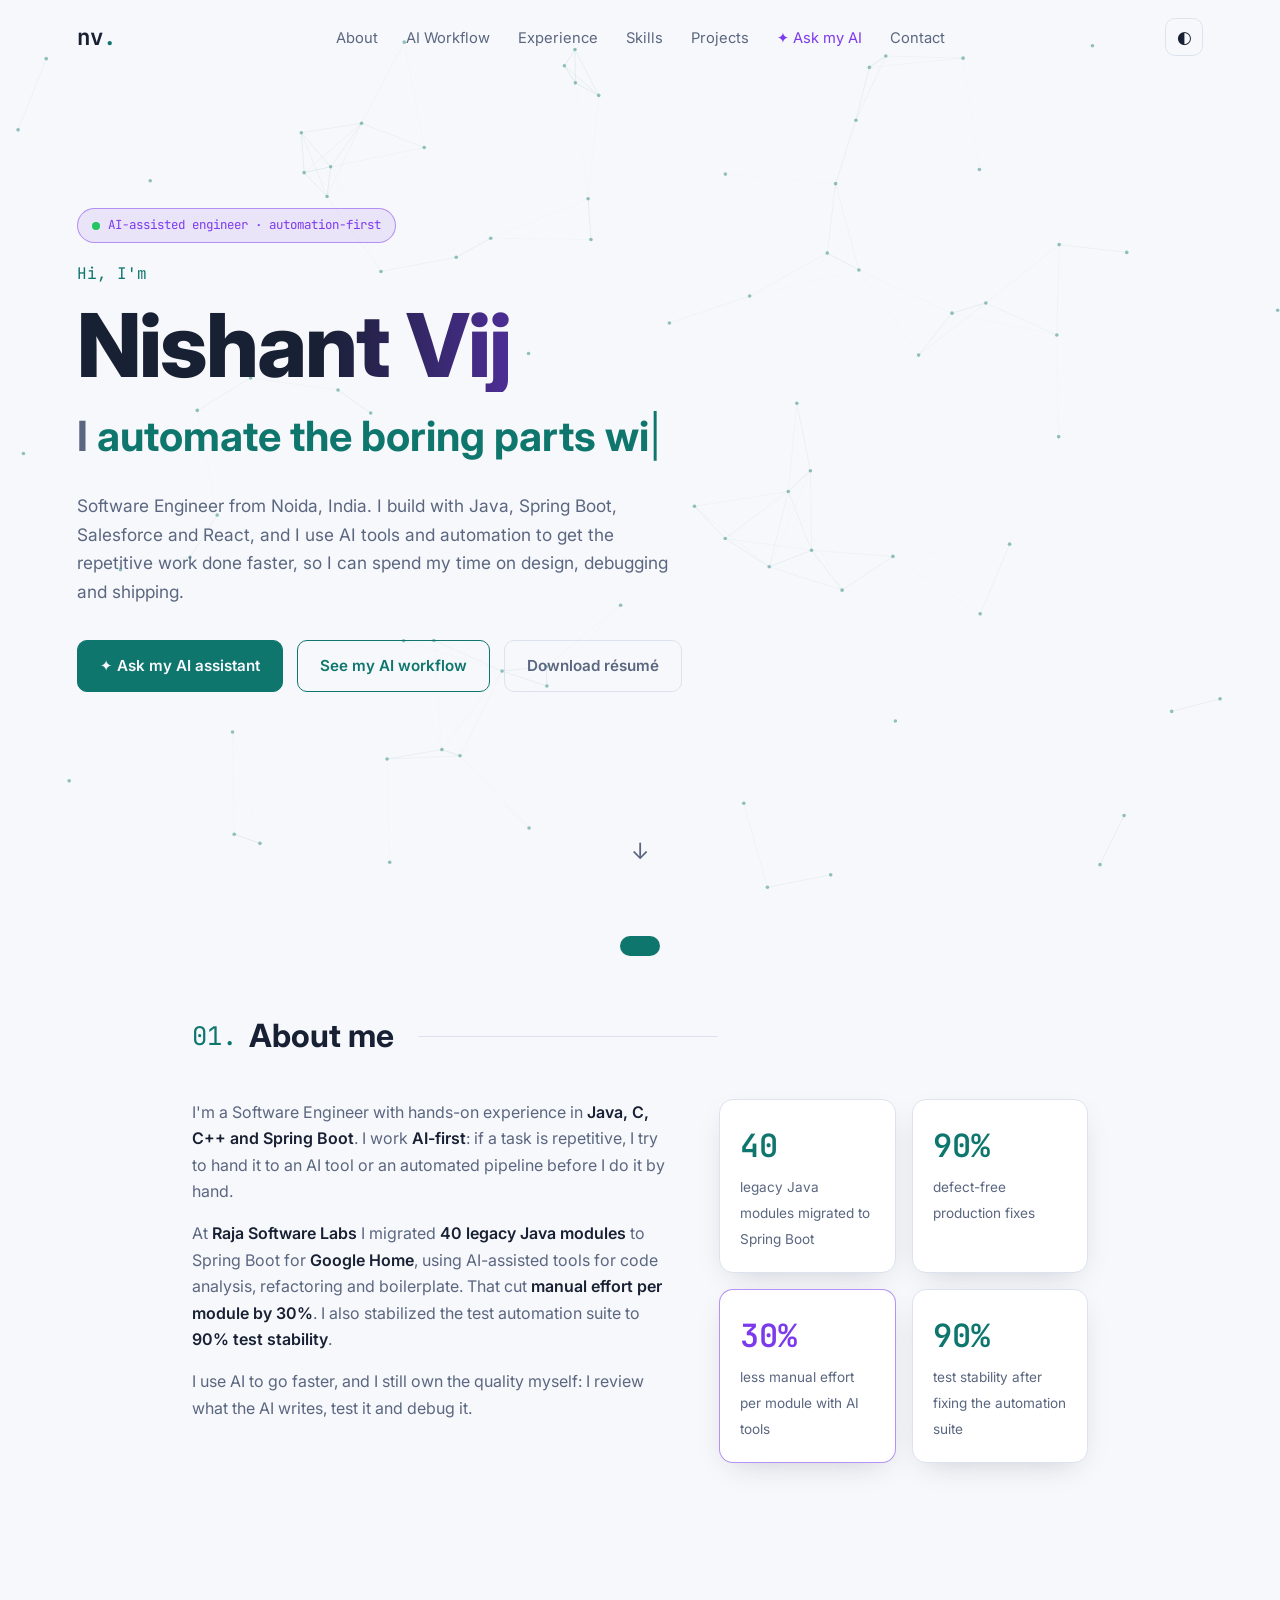
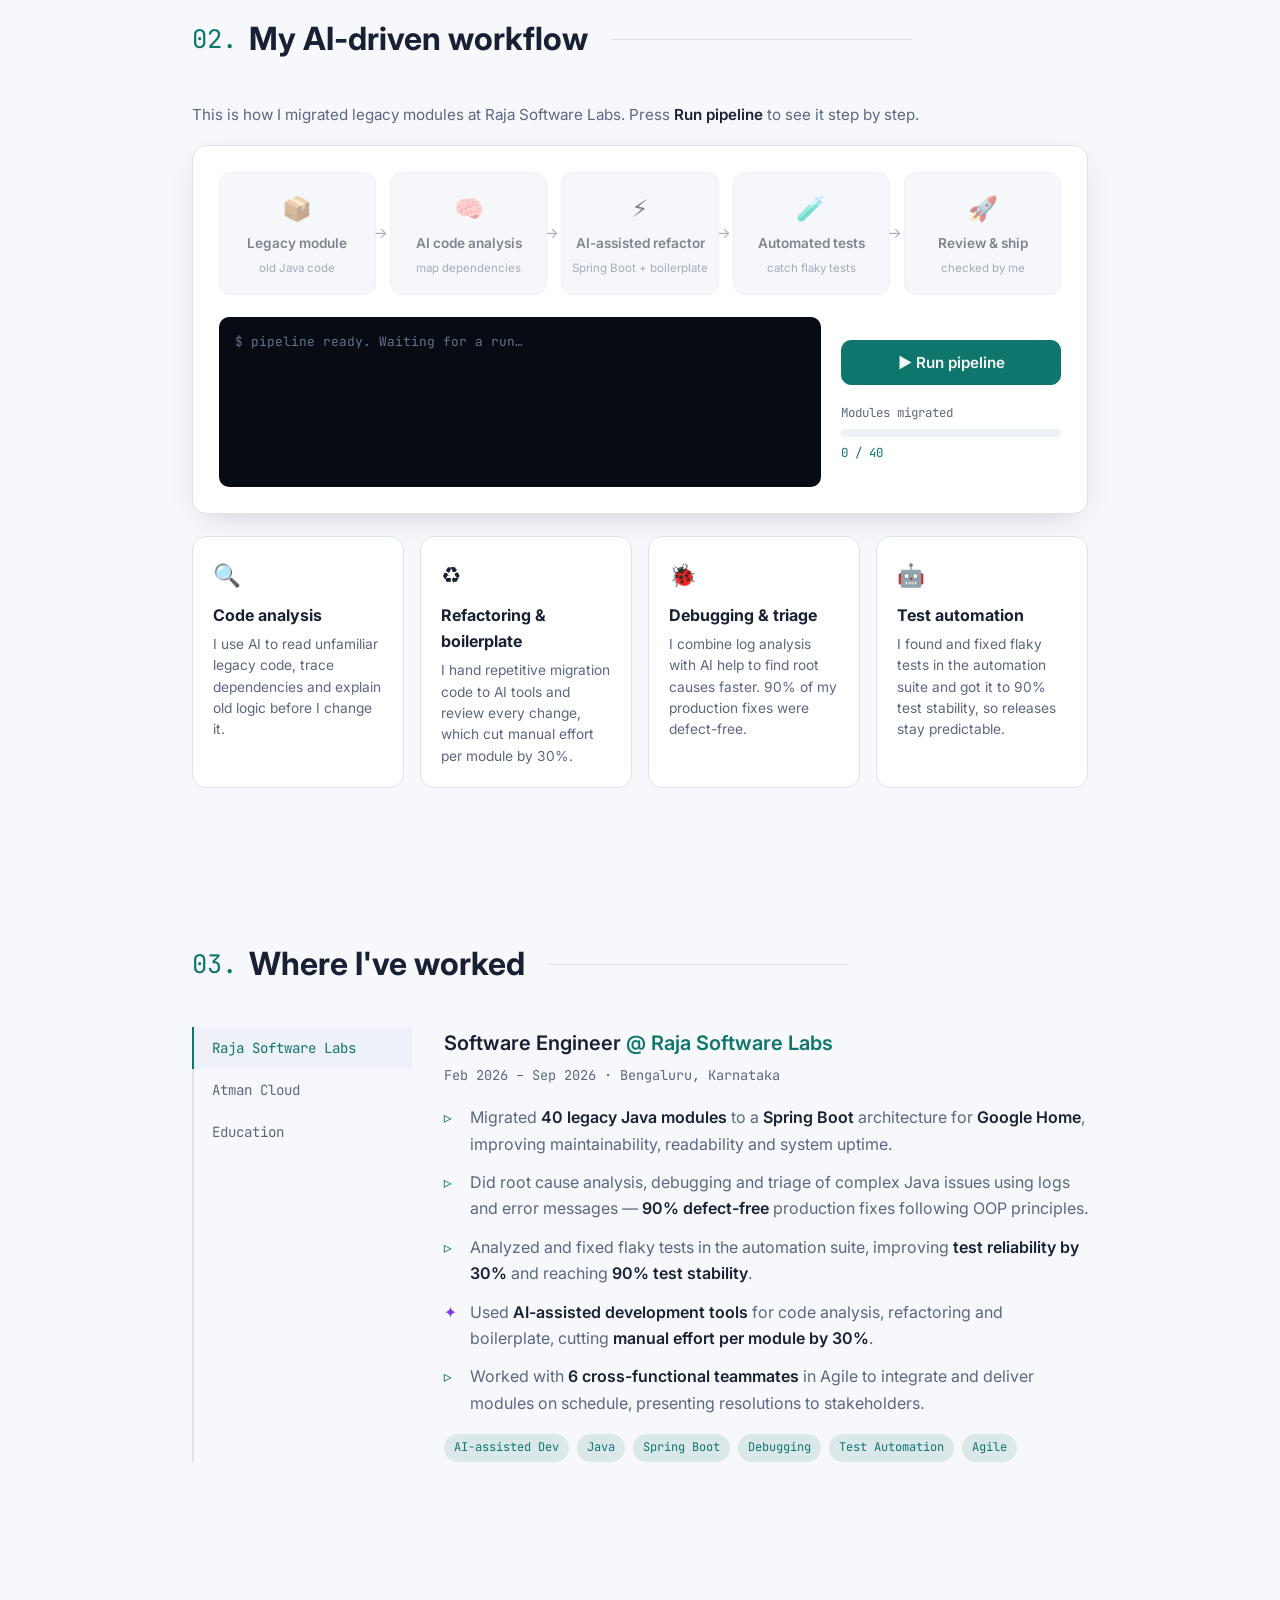
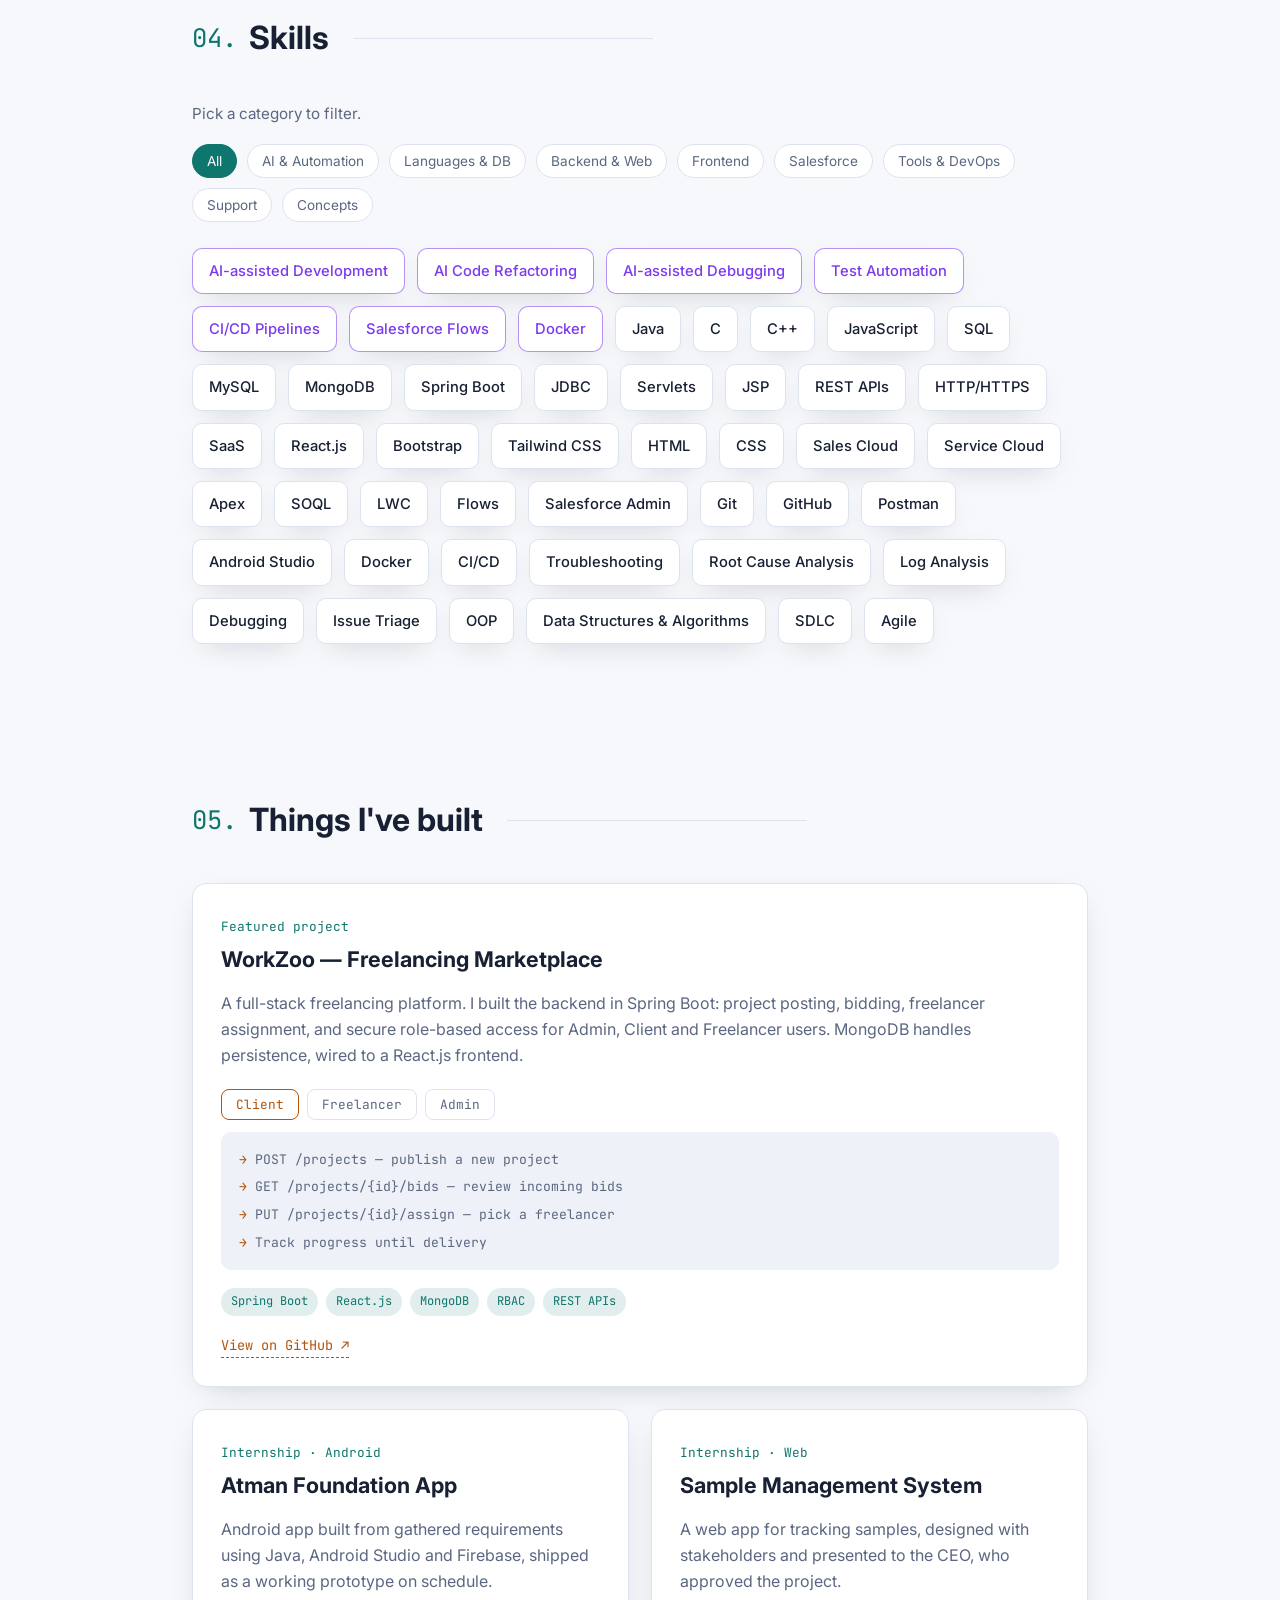
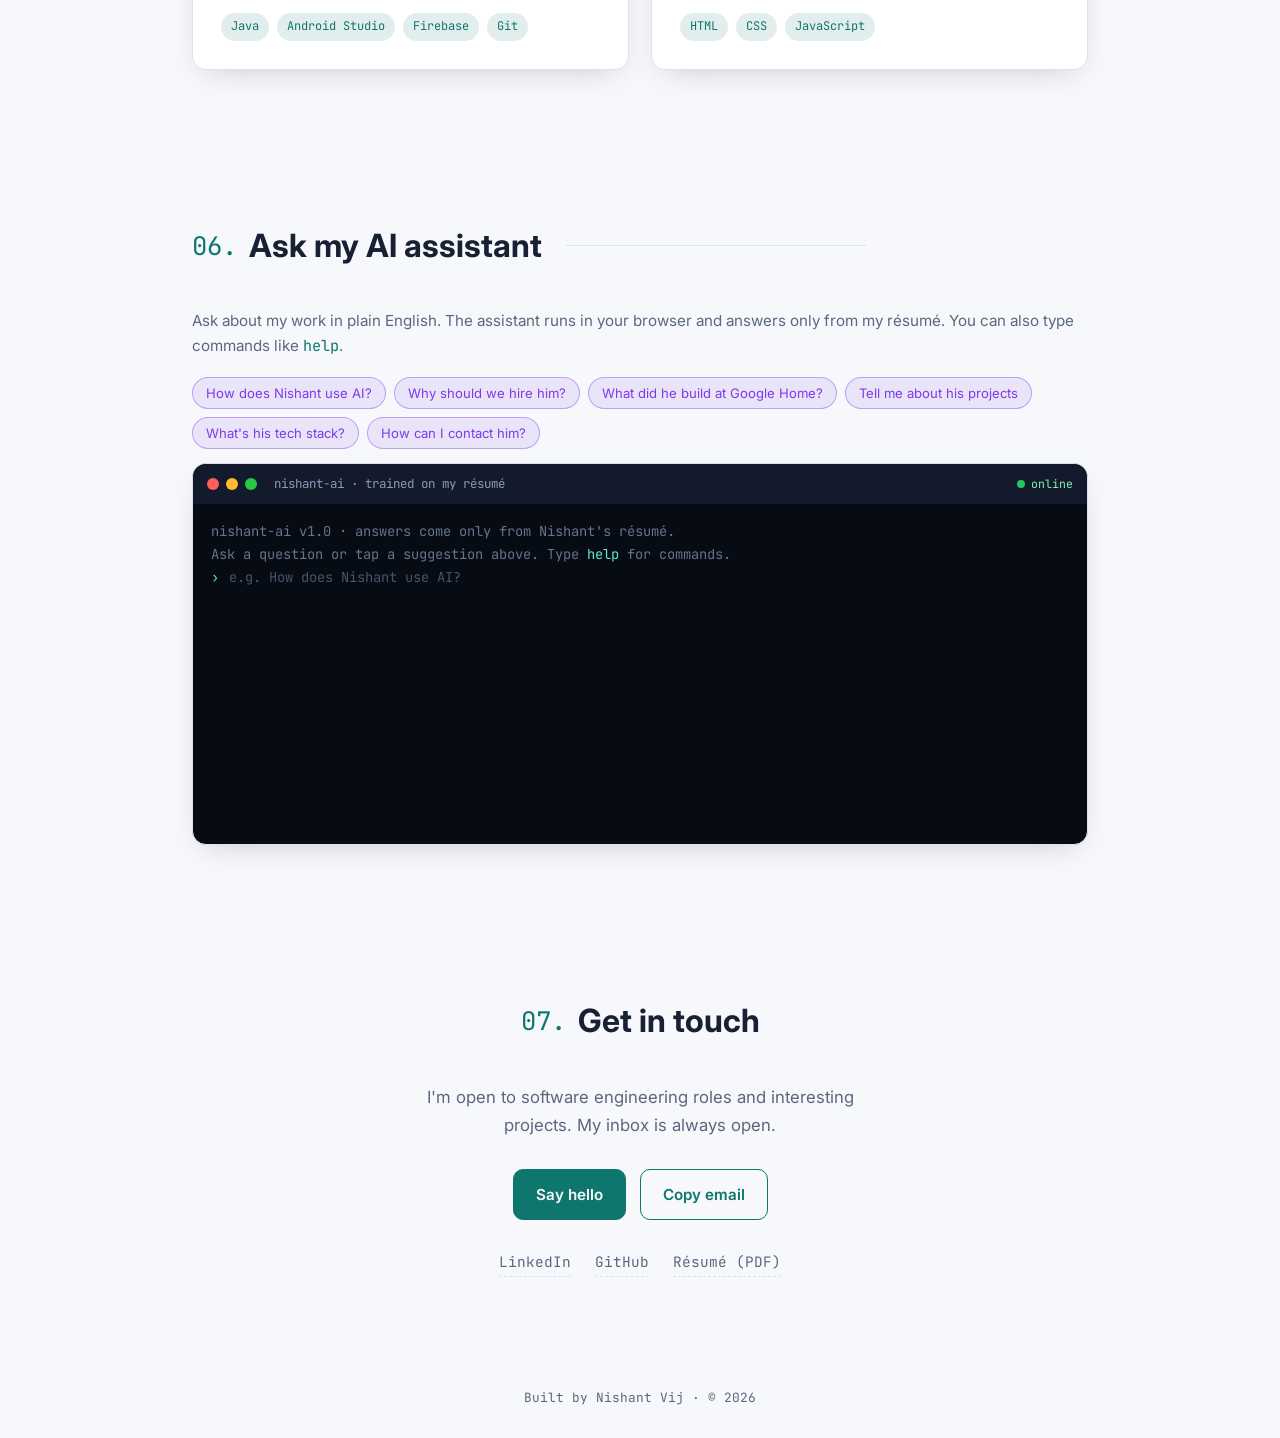
==== commit 3a479917: "Reposition portfolio as AI-driven: AI workflow demo, AI assistant, AI skills Co-Authored-By: Claude " ====
--- a/index.html
+++ b/index.html
@@ -3,12 +3,12 @@
 <head>
   <meta charset="utf-8" />
   <meta name="viewport" content="width=device-width, initial-scale=1" />
-  <title>Nishant Vij — Software Engineer</title>
-  <meta name="description" content="Nishant Vij — Software Engineer working with Java, Spring Boot, Salesforce and React." />
+  <title>Nishant Vij — AI-driven Software Engineer</title>
+  <meta name="description" content="Nishant Vij — Software Engineer who uses AI and automation to ship Java, Spring Boot, Salesforce and React work faster." />
   <link rel="preconnect" href="https://fonts.googleapis.com" />
   <link rel="preconnect" href="https://fonts.gstatic.com" crossorigin />
   <link href="https://fonts.googleapis.com/css2?family=Inter:wght@400;500;600;700;800&family=JetBrains+Mono:wght@400;600&display=swap" rel="stylesheet" />
-  <link rel="stylesheet" href="styles.css?v=2" />
+  <link rel="stylesheet" href="styles.css?v=3" />
 </head>
 <body>
   <div class="progress" id="progress"></div>
@@ -18,10 +18,11 @@
     <nav>
       <ul class="nav-links" id="navLinks">
         <li><a href="#about">About</a></li>
+        <li><a href="#ai">AI Workflow</a></li>
         <li><a href="#experience">Experience</a></li>
         <li><a href="#skills">Skills</a></li>
         <li><a href="#projects">Projects</a></li>
-        <li><a href="#terminal">Terminal</a></li>
+        <li><a href="#assistant" class="nav-ai">✦ Ask my AI</a></li>
         <li><a href="#contact">Contact</a></li>
       </ul>
     </nav>
@@ -36,13 +37,15 @@
     <section class="hero" id="home">
       <canvas id="bg" aria-hidden="true"></canvas>
       <div class="hero-inner">
+        <p class="ai-badge mono"><span class="pulse"></span>AI-assisted engineer · automation-first</p>
         <p class="mono kicker">Hi, I'm</p>
         <h1>Nishant Vij</h1>
         <h2 class="typed-line">I <span id="typed" class="accent"></span><span class="caret">|</span></h2>
-        <p class="lead">Software Engineer from Noida, India — building with Java, Spring Boot, Salesforce and React. I enjoy turning legacy code into clean systems and hunting down the bugs nobody else wants.</p>
+        <p class="lead">Software Engineer from Noida, India. I build with Java, Spring Boot, Salesforce and React, and I use AI tools and automation to get the repetitive work done faster, so I can spend my time on design, debugging and shipping.</p>
         <div class="cta">
-          <a href="#projects" class="btn primary">See my work</a>
-          <a href="Nishant_Vij_Resume.pdf" class="btn" download>Download résumé</a>
+          <a href="#assistant" class="btn primary">✦ Ask my AI assistant</a>
+          <a href="#ai" class="btn">See my AI workflow</a>
+          <a href="Nishant_Vij_Resume.pdf" class="btn ghost" download>Download résumé</a>
         </div>
       </div>
       <a href="#about" class="scroll-hint" aria-label="Scroll down">↓</a>
@@ -53,22 +56,54 @@
       <h3 class="section-title"><span class="mono">01.</span> About me</h3>
       <div class="about-grid reveal">
         <div>
-          <p>I'm a Software Engineer with hands-on experience in <strong>Java, C, C++ and Spring Boot</strong>, skilled in software design, development, debugging and issue triage for complex applications.</p>
-          <p>I've worked with test automation, REST APIs, SQL and NoSQL databases, and Git-based workflows. I like reading requirements closely, writing clear technical docs, and working with cross-functional teams to ship on schedule.</p>
-          <p>Most recently at <strong>Raja Software Labs</strong>, I migrated legacy Java modules to Spring Boot for <strong>Google Home</strong>.</p>
+          <p>I'm a Software Engineer with hands-on experience in <strong>Java, C, C++ and Spring Boot</strong>. I work <strong>AI-first</strong>: if a task is repetitive, I try to hand it to an AI tool or an automated pipeline before I do it by hand.</p>
+          <p>At <strong>Raja Software Labs</strong> I migrated <strong>40 legacy Java modules</strong> to Spring Boot for <strong>Google Home</strong>, using AI-assisted tools for code analysis, refactoring and boilerplate. That cut <strong>manual effort per module by 30%</strong>. I also stabilized the test automation suite to <strong>90% test stability</strong>.</p>
+          <p>I use AI to go faster, and I still own the quality myself: I review what the AI writes, test it and debug it.</p>
         </div>
         <div class="stats">
           <div class="stat"><span class="num" data-count="40">0</span><span class="label">legacy Java modules migrated to Spring Boot</span></div>
           <div class="stat"><span class="num" data-count="90" data-suffix="%">0</span><span class="label">defect-free production fixes</span></div>
-          <div class="stat"><span class="num" data-count="30" data-suffix="%">0</span><span class="label">better test reliability</span></div>
-          <div class="stat"><span class="num" data-count="250" data-suffix="+">0</span><span class="label">Salesforce Trailhead badges</span></div>
-        </div>
+          <div class="stat ai"><span class="num" data-count="30" data-suffix="%">0</span><span class="label">less manual effort per module with AI tools</span></div>
+          <div class="stat"><span class="num" data-count="90" data-suffix="%">0</span><span class="label">test stability after fixing the automation suite</span></div>
+        </div>
+      </div>
+    </section>
+
+    <!-- AI WORKFLOW -->
+    <section id="ai" class="section">
+      <h3 class="section-title"><span class="mono">02.</span> My AI-driven workflow</h3>
+      <p class="hint reveal">This is how I migrated legacy modules at Raja Software Labs. Press <b>Run pipeline</b> to see it step by step.</p>
+      <div class="pipeline reveal">
+        <div class="pipe-nodes" id="pipeNodes">
+          <div class="pnode"><span class="pico">📦</span><b>Legacy module</b><small>old Java code</small></div>
+          <div class="pnode"><span class="pico">🧠</span><b>AI code analysis</b><small>map dependencies</small></div>
+          <div class="pnode"><span class="pico">⚡</span><b>AI-assisted refactor</b><small>Spring Boot + boilerplate</small></div>
+          <div class="pnode"><span class="pico">🧪</span><b>Automated tests</b><small>catch flaky tests</small></div>
+          <div class="pnode"><span class="pico">🚀</span><b>Review &amp; ship</b><small>checked by me</small></div>
+        </div>
+        <div class="pipe-bottom">
+          <div class="pipe-log mono" id="pipeLog"><div class="dim">$ pipeline ready. Waiting for a run…</div></div>
+          <div class="pipe-side">
+            <button class="btn primary" id="runPipe">▶ Run pipeline</button>
+            <div class="pipe-meter">
+              <span class="mono">Modules migrated</span>
+              <div class="bar"><i id="pipeBar"></i></div>
+              <span class="mono accent" id="pipeCount">0 / 40</span>
+            </div>
+          </div>
+        </div>
+      </div>
+      <div class="ai-cards">
+        <div class="ai-card reveal"><span>🔍</span><h4>Code analysis</h4><p>I use AI to read unfamiliar legacy code, trace dependencies and explain old logic before I change it.</p></div>
+        <div class="ai-card reveal"><span>♻️</span><h4>Refactoring &amp; boilerplate</h4><p>I hand repetitive migration code to AI tools and review every change, which cut manual effort per module by 30%.</p></div>
+        <div class="ai-card reveal"><span>🐞</span><h4>Debugging &amp; triage</h4><p>I combine log analysis with AI help to find root causes faster. 90% of my production fixes were defect-free.</p></div>
+        <div class="ai-card reveal"><span>🤖</span><h4>Test automation</h4><p>I found and fixed flaky tests in the automation suite and got it to 90% test stability, so releases stay predictable.</p></div>
       </div>
     </section>
 
     <!-- EXPERIENCE -->
     <section id="experience" class="section">
-      <h3 class="section-title"><span class="mono">02.</span> Where I've worked</h3>
+      <h3 class="section-title"><span class="mono">03.</span> Where I've worked</h3>
       <div class="tabs reveal">
         <div class="tab-list" role="tablist">
           <button role="tab" class="tab active" data-tab="rsl">Raja Software Labs</button>
@@ -83,18 +118,18 @@
             <li>Migrated <b>40 legacy Java modules</b> to a <b>Spring Boot</b> architecture for <b>Google Home</b>, improving maintainability, readability and system uptime.</li>
             <li>Did root cause analysis, debugging and triage of complex Java issues using logs and error messages — <b>90% defect-free</b> production fixes following OOP principles.</li>
             <li>Analyzed and fixed flaky tests in the automation suite, improving <b>test reliability by 30%</b> and reaching <b>90% test stability</b>.</li>
-            <li>Used AI-assisted development tools for code analysis, refactoring and boilerplate, cutting <b>manual effort per module by 30%</b>.</li>
+            <li class="ai-li">Used <b>AI-assisted development tools</b> for code analysis, refactoring and boilerplate, cutting <b>manual effort per module by 30%</b>.</li>
             <li>Worked with <b>6 cross-functional teammates</b> in Agile to integrate and deliver modules on schedule, presenting resolutions to stakeholders.</li>
           </ul>
-          <div class="chips"><span>Java</span><span>Spring Boot</span><span>Debugging</span><span>Test Automation</span><span>Agile</span></div>
+          <div class="chips"><span>AI-assisted Dev</span><span>Java</span><span>Spring Boot</span><span>Debugging</span><span>Test Automation</span><span>Agile</span></div>
         </div>
 
         <div class="tab-panel" id="atman" role="tabpanel">
           <h4>Salesforce Developer Intern <span class="accent">@ Atman Cloud Consultants</span></h4>
           <p class="meta mono">Jan 2025 – May 2025 · Pune, India</p>
           <ul class="bullets">
-            <li>Earned <b>250+ Salesforce Trailhead badges</b>, building hands-on skills in Salesforce CRM, Apex, Lightning Components, SOQL and Flows.</li>
-            <li>Developed the <b>Atman Foundation Android app</b> with Java, Android Studio, Firebase and Git — a working prototype delivered on schedule.</li>
+            <li>Earned <b>250+ Salesforce Trailhead badges</b>, building hands-on skills in Salesforce CRM, Apex, Lightning Components, SOQL and <b>Flows</b> (Salesforce's automation tool).</li>
+            <li class="ai-li">Developed the <b>Atman Foundation Android app</b> with Java, Android Studio, Firebase and Git, using <b>AI-assisted tools</b> to speed up coding and debugging and deliver a working prototype on schedule.</li>
             <li>Designed and built the <b>Sample Management System</b> (HTML, CSS, JavaScript), wrote the technical docs and presented it to the CEO to win project approval.</li>
           </ul>
           <div class="chips"><span>Salesforce</span><span>Apex</span><span>Android</span><span>Firebase</span><span>JavaScript</span></div>
@@ -115,7 +150,7 @@
 
     <!-- SKILLS -->
     <section id="skills" class="section">
-      <h3 class="section-title"><span class="mono">03.</span> Skills</h3>
+      <h3 class="section-title"><span class="mono">04.</span> Skills</h3>
       <p class="hint reveal">Pick a category to filter.</p>
       <div class="filters reveal" id="skillFilters"></div>
       <div class="skill-cloud reveal" id="skillCloud"></div>
@@ -123,7 +158,7 @@
 
     <!-- PROJECTS -->
     <section id="projects" class="section">
-      <h3 class="section-title"><span class="mono">04.</span> Things I've built</h3>
+      <h3 class="section-title"><span class="mono">05.</span> Things I've built</h3>
       <div class="projects">
         <article class="project featured reveal" tabindex="0">
           <div class="project-head">
@@ -161,17 +196,18 @@
       </div>
     </section>
 
-    <!-- TERMINAL -->
-    <section id="terminal" class="section">
-      <h3 class="section-title"><span class="mono">05.</span> Ask the terminal</h3>
-      <p class="hint reveal">Type <code>help</code> to see what you can ask.</p>
+    <!-- AI ASSISTANT -->
+    <section id="assistant" class="section">
+      <h3 class="section-title"><span class="mono">06.</span> Ask my AI assistant</h3>
+      <p class="hint reveal">Ask about my work in plain English. The assistant runs in your browser and answers only from my résumé. You can also type commands like <code>help</code>.</p>
+      <div class="suggest reveal" id="suggest"></div>
       <div class="term reveal" id="term">
-        <div class="term-bar"><i></i><i></i><i></i><span class="mono">nishant@portfolio:~</span></div>
+        <div class="term-bar"><i></i><i></i><i></i><span class="mono">nishant-ai · trained on my résumé</span><em class="status mono"><span class="pulse"></span>online</em></div>
         <div class="term-body mono" id="termBody">
           <div class="term-out" id="termOut"></div>
           <form id="termForm" class="term-line" autocomplete="off">
-            <label for="termInput" class="prompt">$</label>
-            <input id="termInput" type="text" spellcheck="false" aria-label="Terminal command" />
+            <label for="termInput" class="prompt">›</label>
+            <input id="termInput" type="text" spellcheck="false" placeholder="e.g. How does Nishant use AI?" aria-label="Ask a question or type a command" />
           </form>
         </div>
       </div>
@@ -179,7 +215,7 @@
 
     <!-- CONTACT -->
     <section id="contact" class="section contact">
-      <h3 class="section-title center"><span class="mono">06.</span> Get in touch</h3>
+      <h3 class="section-title center"><span class="mono">07.</span> Get in touch</h3>
       <p class="reveal">I'm open to software engineering roles and interesting projects. My inbox is always open.</p>
       <div class="contact-actions reveal">
         <a class="btn primary" id="mailBtn" href="#">Say hello</a>
@@ -196,6 +232,6 @@
   <footer class="footer mono">Built by Nishant Vij · © <span id="year"></span></footer>
   <div class="toast" id="toast" role="status"></div>
 
-  <script src="script.js?v=2"></script>
+  <script src="script.js?v=3"></script>
 </body>
 </html>
--- a/styles.css
+++ b/styles.css
@@ -162,6 +162,76 @@
 
 .project-link { display: inline-block; margin-top: 18px; font-size: .85rem; color: var(--accent-2); border-bottom: 1px dashed currentColor; }
 .project-link:hover { color: var(--accent); }
+
+/* ===== AI theme ===== */
+:root { --ai: #a78bfa; --ai-grad: linear-gradient(90deg, #5eead4, #a78bfa, #f472b6); }
+[data-theme="light"] { --ai: #7c3aed; --ai-grad: linear-gradient(90deg, #0f766e, #7c3aed, #db2777); }
+.ai-badge {
+  display: inline-flex; align-items: center; gap: 8px; font-size: .78rem; padding: 6px 14px; margin-bottom: 18px;
+  border-radius: 999px; border: 1px solid color-mix(in srgb, var(--ai) 50%, transparent);
+  background: color-mix(in srgb, var(--ai) 10%, transparent); color: var(--ai);
+}
+.pulse { width: 8px; height: 8px; border-radius: 50%; background: #22c55e; box-shadow: 0 0 0 0 rgba(34,197,94,.6); animation: pulse 1.8s infinite; display: inline-block; }
+@keyframes pulse { 70% { box-shadow: 0 0 0 8px rgba(34,197,94,0); } 100% { box-shadow: 0 0 0 0 rgba(34,197,94,0); } }
+.hero h1 { background: linear-gradient(90deg, var(--text) 40%, var(--ai)); -webkit-background-clip: text; background-clip: text; color: transparent; }
+.btn.ghost { border-color: var(--border); color: var(--muted); }
+.nav-links a.nav-ai { color: var(--ai); }
+.stat.ai { border-color: color-mix(in srgb, var(--ai) 55%, transparent); }
+.stat.ai .num { color: var(--ai); }
+.bullets li.ai-li::before { content: "✦"; color: var(--ai); }
+
+/* pipeline */
+.pipeline { background: var(--card); border: 1px solid var(--border); border-radius: var(--radius); padding: 26px; box-shadow: var(--shadow); }
+.pipe-nodes { display: grid; grid-template-columns: repeat(5, 1fr); gap: 14px; position: relative; }
+.pnode {
+  position: relative; display: flex; flex-direction: column; align-items: center; text-align: center; gap: 4px;
+  padding: 16px 8px; border-radius: 12px; border: 1px solid var(--border); background: var(--bg-2);
+  transition: border-color .3s, transform .3s, box-shadow .3s, opacity .3s; opacity: .55;
+}
+.pnode:not(:last-child)::after { content: "→"; position: absolute; right: -13px; top: 50%; transform: translateY(-50%); color: var(--muted); font-size: .9rem; z-index: 1; }
+.pnode b { font-size: .85rem; }
+.pnode small { font-size: .72rem; color: var(--muted); }
+.pico { font-size: 1.5rem; }
+.pnode.active { opacity: 1; border-color: var(--ai); transform: translateY(-4px); box-shadow: 0 0 0 3px color-mix(in srgb, var(--ai) 25%, transparent), var(--shadow); }
+.pnode.done { opacity: 1; border-color: var(--accent); }
+.pnode.done::before { content: "✓"; position: absolute; top: 6px; right: 8px; font-size: .75rem; color: var(--accent); }
+.pipe-bottom { display: grid; grid-template-columns: 1fr 220px; gap: 20px; margin-top: 22px; }
+.pipe-log { background: #070b14; color: #cbd5e1; border-radius: 10px; padding: 14px 16px; height: 170px; overflow-y: auto; font-size: .8rem; }
+.pipe-log .ok { color: #5eead4; } .pipe-log .ai { color: #c4b5fd; } .pipe-log .dim { color: #64748b; } .pipe-log .warn { color: #fbbf24; }
+.pipe-side { display: flex; flex-direction: column; gap: 18px; justify-content: center; }
+.pipe-side .btn:disabled { opacity: .6; cursor: wait; transform: none; }
+.pipe-meter { display: flex; flex-direction: column; gap: 6px; font-size: .78rem; color: var(--muted); }
+.bar { height: 8px; border-radius: 99px; background: var(--bg-2); overflow: hidden; }
+.bar i { display: block; height: 100%; width: 0; background: var(--ai-grad); transition: width .6s ease; }
+.ai-cards { display: grid; grid-template-columns: repeat(4, 1fr); gap: 16px; margin-top: 22px; }
+.ai-card { background: var(--card); border: 1px solid var(--border); border-radius: var(--radius); padding: 20px; transition: transform .25s, border-color .25s; }
+.ai-card:hover { transform: translateY(-4px); border-color: var(--ai); }
+.ai-card > span { font-size: 1.4rem; }
+.ai-card h4 { margin: 8px 0 6px; font-size: 1rem; }
+.ai-card p { color: var(--muted); font-size: .86rem; line-height: 1.55; }
+.skill.ai-skill { border-color: color-mix(in srgb, var(--ai) 55%, transparent); color: var(--ai); }
+
+/* assistant */
+.suggest { display: flex; flex-wrap: wrap; gap: 8px; margin-bottom: 14px; }
+.suggest button { background: color-mix(in srgb, var(--ai) 10%, transparent); border: 1px solid color-mix(in srgb, var(--ai) 40%, transparent); color: var(--ai); padding: 7px 13px; border-radius: 999px; font-size: .82rem; cursor: pointer; font-family: inherit; transition: background .2s; }
+.suggest button:hover { background: color-mix(in srgb, var(--ai) 22%, transparent); }
+.term-bar .status { margin-left: auto; font-style: normal; font-size: .72rem; color: #86efac; display: flex; align-items: center; gap: 6px; }
+.term-out .q { color: #e2e8f0; margin-top: 10px; }
+.term-out .q::before { content: "you › "; color: #5eead4; }
+.term-out .a { color: #cbd5e1; border-left: 2px solid #a78bfa; padding-left: 12px; margin: 6px 0 4px; }
+.term-out .a::before { content: "✦ nishant-ai\A"; white-space: pre; color: #c4b5fd; font-size: .75rem; }
+.term-out .thinking { color: #a78bfa; }
+.term-out .thinking::after { content: "…"; animation: blink 1s steps(1) infinite; }
+#termInput::placeholder { color: #475569; }
+
+@media (max-width: 820px) {
+  .pipe-nodes { grid-template-columns: 1fr 1fr; }
+  .pnode:not(:last-child)::after { display: none; }
+  .pnode:last-child { grid-column: 1 / -1; }
+  .pipe-bottom { grid-template-columns: 1fr; }
+  .ai-cards { grid-template-columns: 1fr 1fr; }
+}
+@media (max-width: 480px) { .ai-cards { grid-template-columns: 1fr; } }
 
 /* terminal */
 .term { border-radius: var(--radius); overflow: hidden; border: 1px solid var(--border); box-shadow: var(--shadow); background: #070b14; }
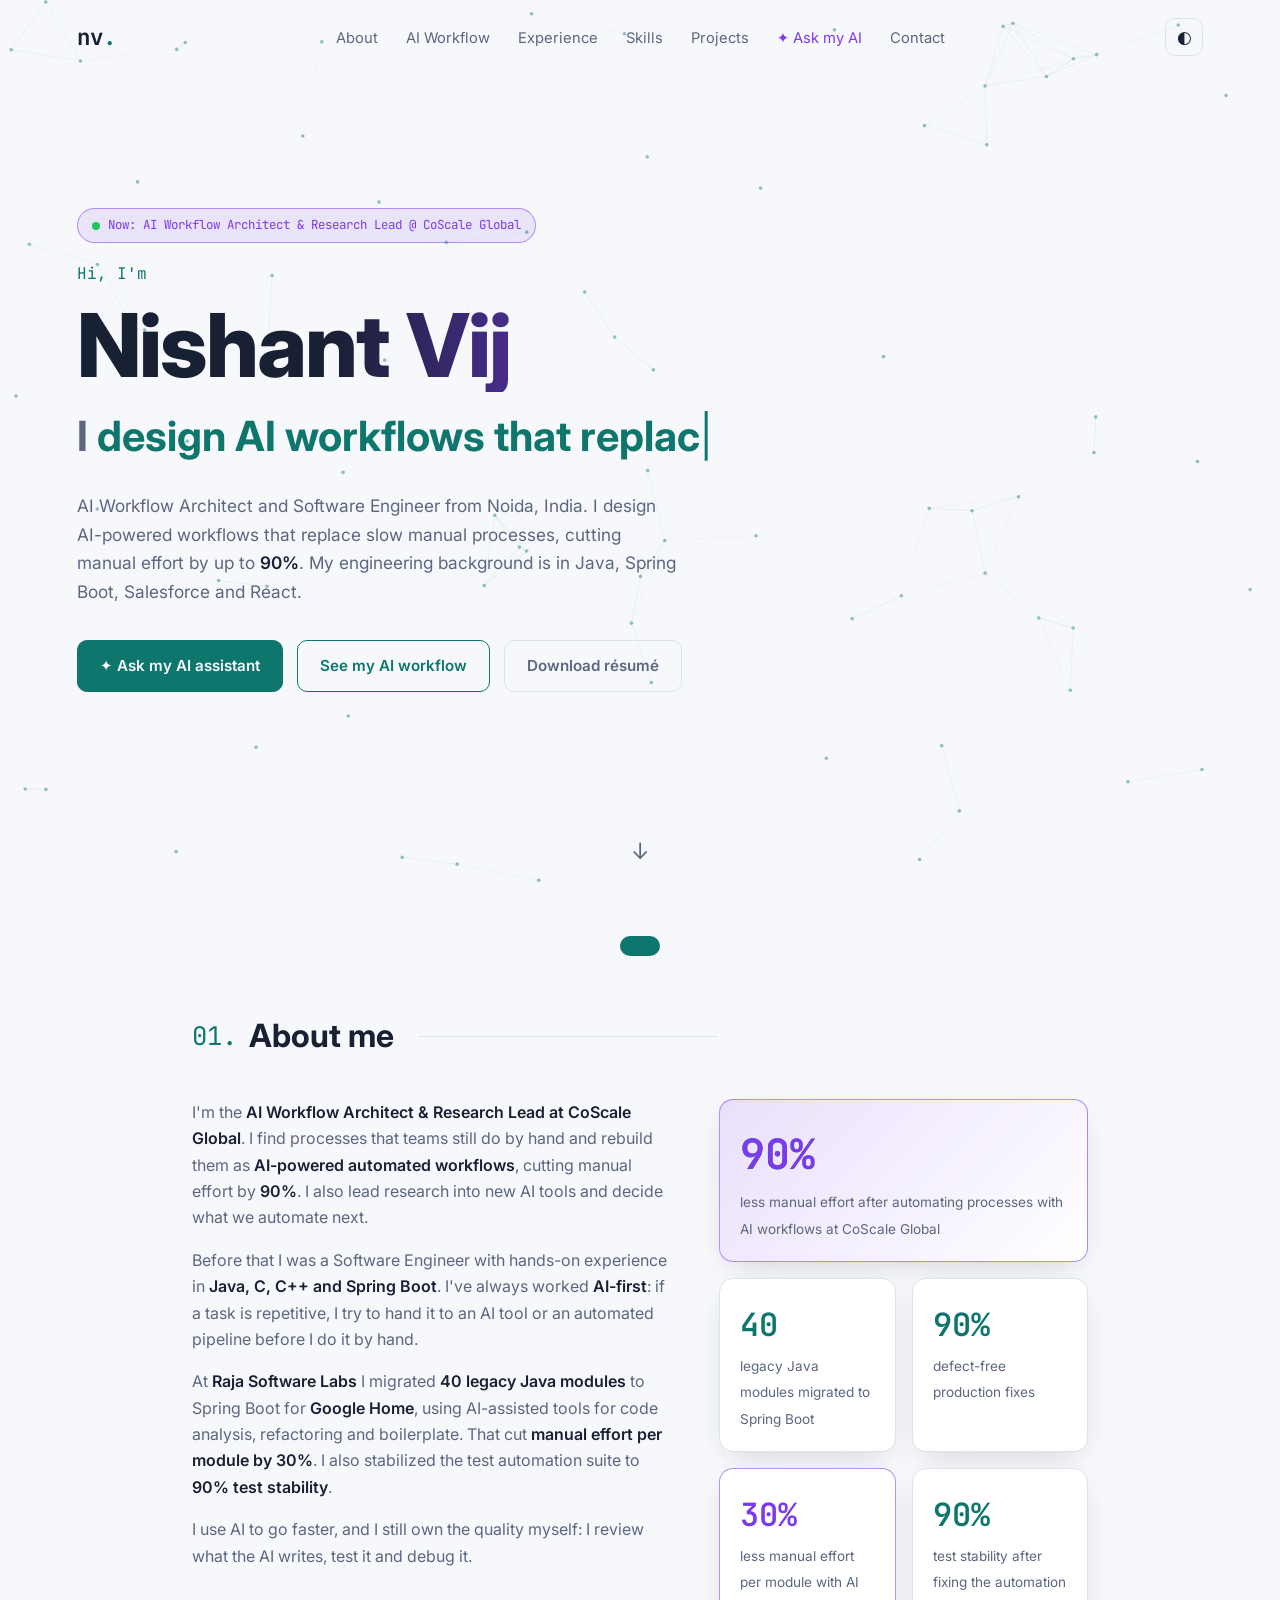
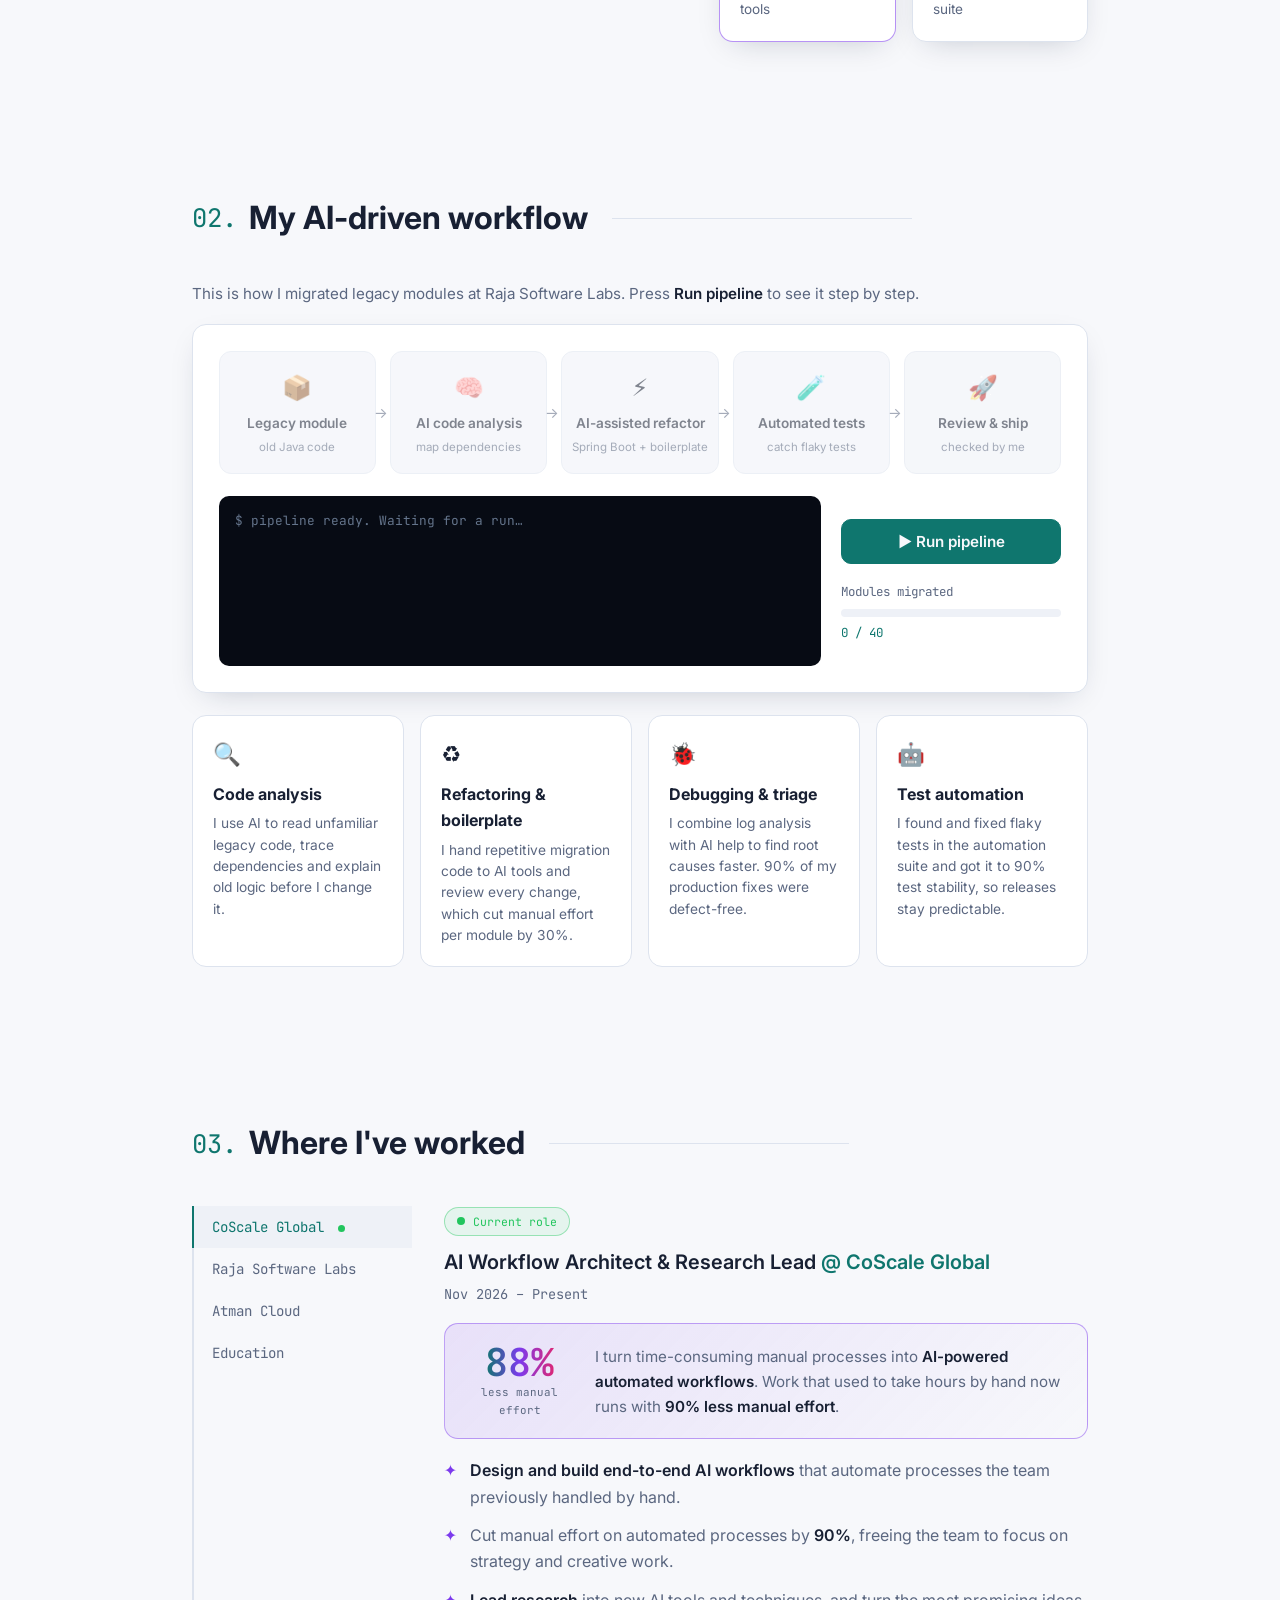
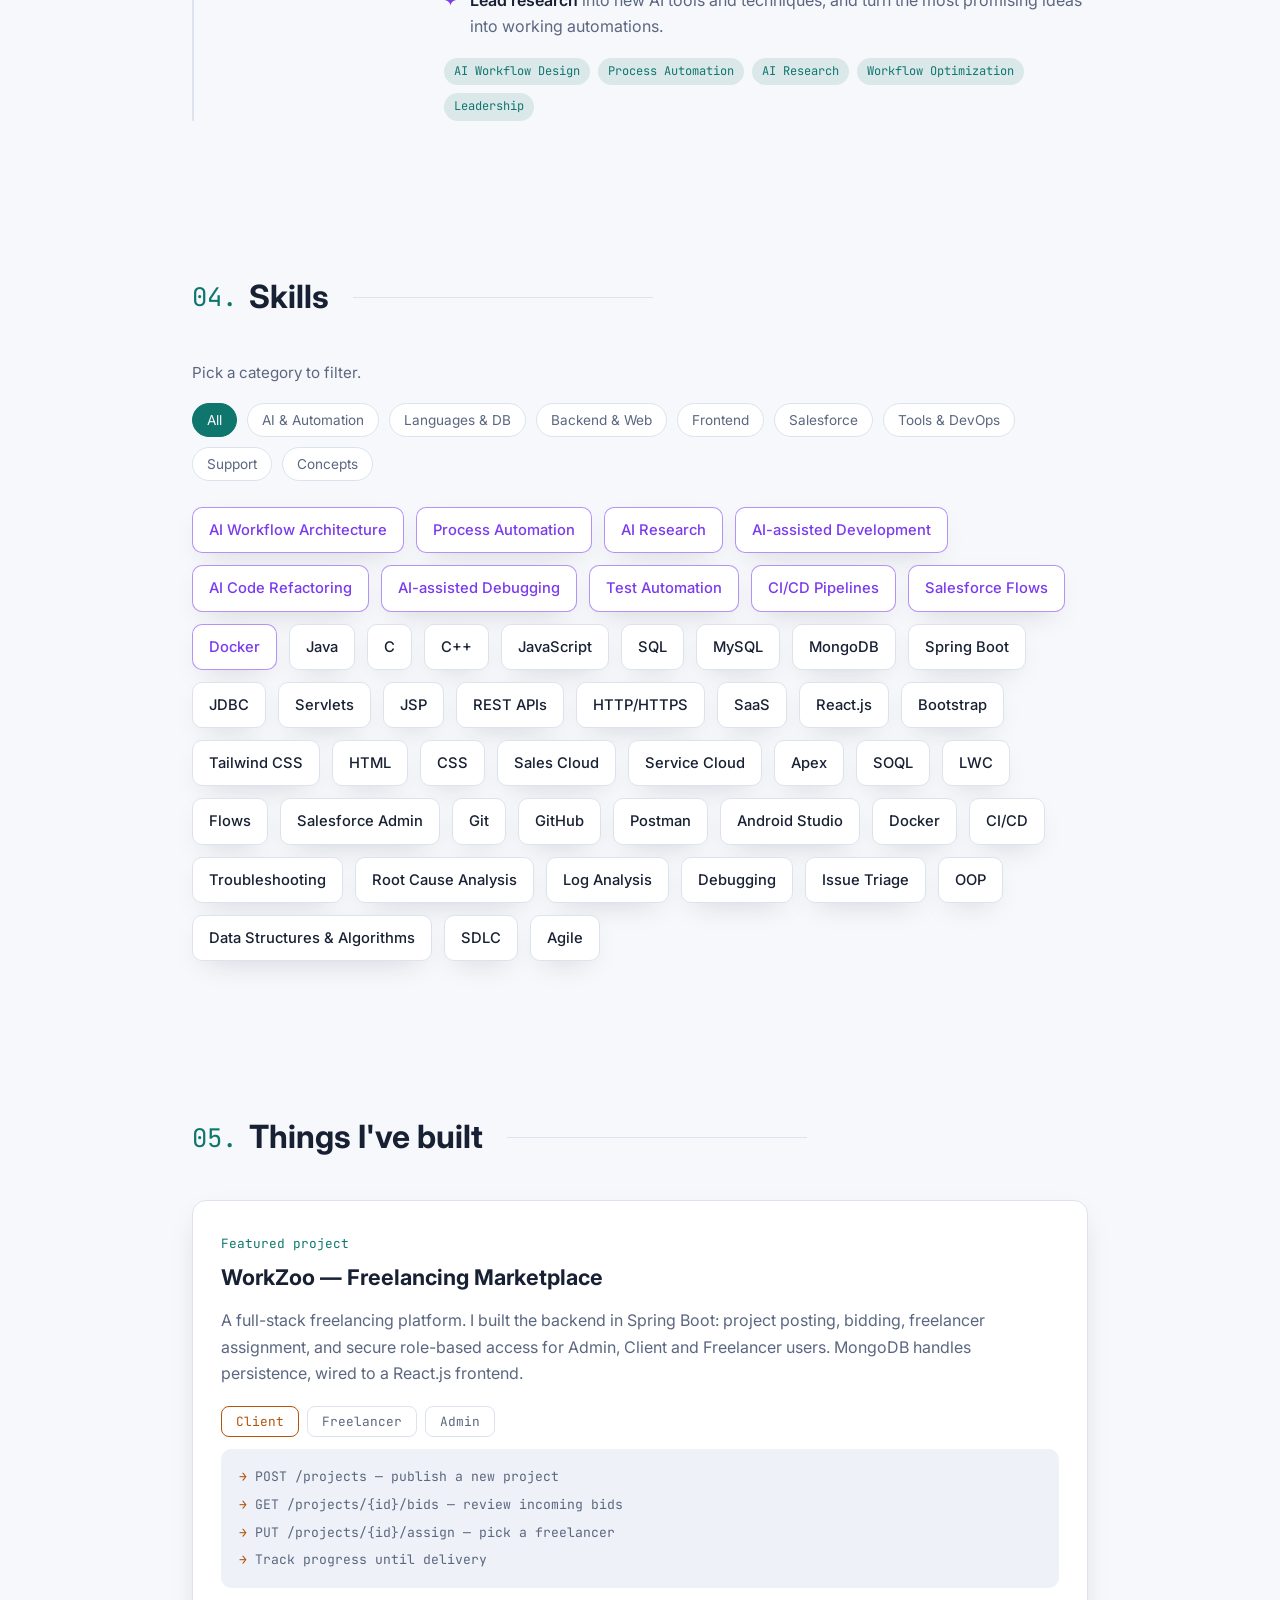
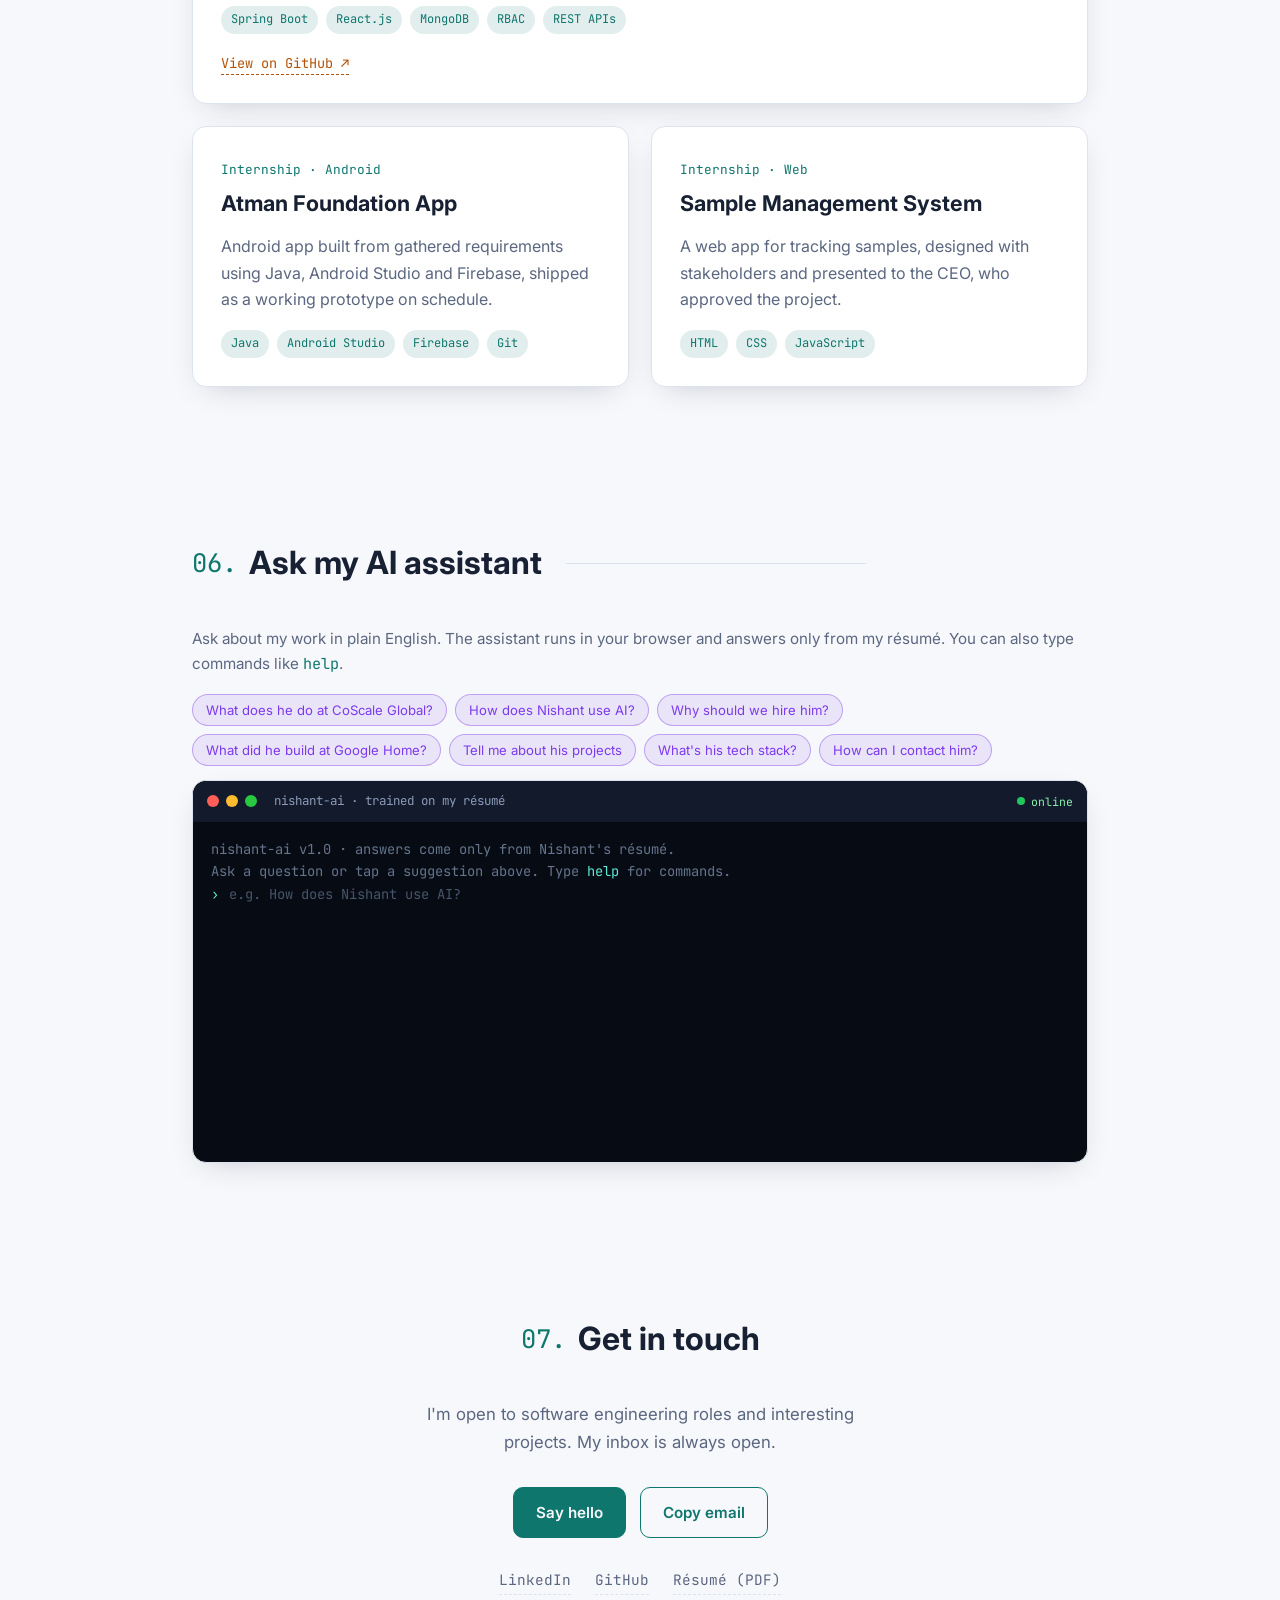
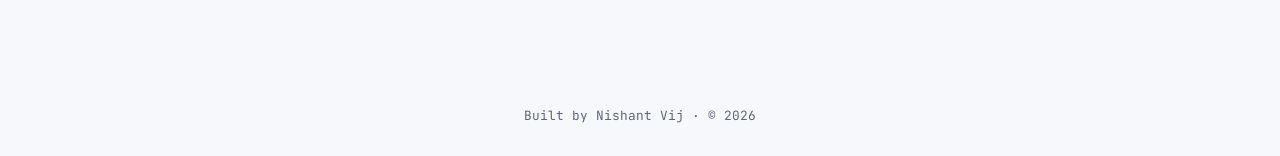
==== commit 475296db: "Add current role: AI Workflow Architect & Research Lead at CoScale Global Co-Authored-By: Claude Opu" ====
--- a/index.html
+++ b/index.html
@@ -3,12 +3,12 @@
 <head>
   <meta charset="utf-8" />
   <meta name="viewport" content="width=device-width, initial-scale=1" />
-  <title>Nishant Vij — AI-driven Software Engineer</title>
-  <meta name="description" content="Nishant Vij — Software Engineer who uses AI and automation to ship Java, Spring Boot, Salesforce and React work faster." />
+  <title>Nishant Vij — AI Workflow Architect &amp; Software Engineer</title>
+  <meta name="description" content="Nishant Vij — AI Workflow Architect &amp; Research Lead at CoScale Global. I automate manual processes with AI workflows, cutting manual effort by 90%." />
   <link rel="preconnect" href="https://fonts.googleapis.com" />
   <link rel="preconnect" href="https://fonts.gstatic.com" crossorigin />
   <link href="https://fonts.googleapis.com/css2?family=Inter:wght@400;500;600;700;800&family=JetBrains+Mono:wght@400;600&display=swap" rel="stylesheet" />
-  <link rel="stylesheet" href="styles.css?v=3" />
+  <link rel="stylesheet" href="styles.css?v=4" />
 </head>
 <body>
   <div class="progress" id="progress"></div>
@@ -37,11 +37,11 @@
     <section class="hero" id="home">
       <canvas id="bg" aria-hidden="true"></canvas>
       <div class="hero-inner">
-        <p class="ai-badge mono"><span class="pulse"></span>AI-assisted engineer · automation-first</p>
+        <p class="ai-badge mono"><span class="pulse"></span>Now: AI Workflow Architect &amp; Research Lead @ CoScale Global</p>
         <p class="mono kicker">Hi, I'm</p>
         <h1>Nishant Vij</h1>
         <h2 class="typed-line">I <span id="typed" class="accent"></span><span class="caret">|</span></h2>
-        <p class="lead">Software Engineer from Noida, India. I build with Java, Spring Boot, Salesforce and React, and I use AI tools and automation to get the repetitive work done faster, so I can spend my time on design, debugging and shipping.</p>
+        <p class="lead">AI Workflow Architect and Software Engineer from Noida, India. I design AI-powered workflows that replace slow manual processes, cutting manual effort by up to <b>90%</b>. My engineering background is in Java, Spring Boot, Salesforce and React.</p>
         <div class="cta">
           <a href="#assistant" class="btn primary">✦ Ask my AI assistant</a>
           <a href="#ai" class="btn">See my AI workflow</a>
@@ -56,11 +56,13 @@
       <h3 class="section-title"><span class="mono">01.</span> About me</h3>
       <div class="about-grid reveal">
         <div>
-          <p>I'm a Software Engineer with hands-on experience in <strong>Java, C, C++ and Spring Boot</strong>. I work <strong>AI-first</strong>: if a task is repetitive, I try to hand it to an AI tool or an automated pipeline before I do it by hand.</p>
+          <p>I'm the <strong>AI Workflow Architect &amp; Research Lead at CoScale Global</strong>. I find processes that teams still do by hand and rebuild them as <strong>AI-powered automated workflows</strong>, cutting manual effort by <strong>90%</strong>. I also lead research into new AI tools and decide what we automate next.</p>
+          <p>Before that I was a Software Engineer with hands-on experience in <strong>Java, C, C++ and Spring Boot</strong>. I've always worked <strong>AI-first</strong>: if a task is repetitive, I try to hand it to an AI tool or an automated pipeline before I do it by hand.</p>
           <p>At <strong>Raja Software Labs</strong> I migrated <strong>40 legacy Java modules</strong> to Spring Boot for <strong>Google Home</strong>, using AI-assisted tools for code analysis, refactoring and boilerplate. That cut <strong>manual effort per module by 30%</strong>. I also stabilized the test automation suite to <strong>90% test stability</strong>.</p>
           <p>I use AI to go faster, and I still own the quality myself: I review what the AI writes, test it and debug it.</p>
         </div>
         <div class="stats">
+          <div class="stat ai hero-stat"><span class="num" data-count="90" data-suffix="%">0</span><span class="label">less manual effort after automating processes with AI workflows at CoScale Global</span></div>
           <div class="stat"><span class="num" data-count="40">0</span><span class="label">legacy Java modules migrated to Spring Boot</span></div>
           <div class="stat"><span class="num" data-count="90" data-suffix="%">0</span><span class="label">defect-free production fixes</span></div>
           <div class="stat ai"><span class="num" data-count="30" data-suffix="%">0</span><span class="label">less manual effort per module with AI tools</span></div>
@@ -106,12 +108,29 @@
       <h3 class="section-title"><span class="mono">03.</span> Where I've worked</h3>
       <div class="tabs reveal">
         <div class="tab-list" role="tablist">
-          <button role="tab" class="tab active" data-tab="rsl">Raja Software Labs</button>
+          <button role="tab" class="tab active" data-tab="coscale">CoScale Global <span class="now-dot" aria-label="current"></span></button>
+          <button role="tab" class="tab" data-tab="rsl">Raja Software Labs</button>
           <button role="tab" class="tab" data-tab="atman">Atman Cloud</button>
           <button role="tab" class="tab" data-tab="edu">Education</button>
         </div>
 
-        <div class="tab-panel active" id="rsl" role="tabpanel">
+        <div class="tab-panel active" id="coscale" role="tabpanel">
+          <span class="current-badge mono"><span class="pulse"></span>Current role</span>
+          <h4>AI Workflow Architect &amp; Research Lead <span class="accent">@ CoScale Global</span></h4>
+          <p class="meta mono">Nov 2026 – Present</p>
+          <div class="impact">
+            <div class="impact-num"><span class="num" data-count="90" data-suffix="%">90%</span><span class="mono">less manual effort</span></div>
+            <p>I turn time-consuming manual processes into <b>AI-powered automated workflows</b>. Work that used to take hours by hand now runs with <b>90% less manual effort</b>.</p>
+          </div>
+          <ul class="bullets">
+            <li class="ai-li"><b>Design and build end-to-end AI workflows</b> that automate processes the team previously handled by hand.</li>
+            <li class="ai-li">Cut manual effort on automated processes by <b>90%</b>, freeing the team to focus on strategy and creative work.</li>
+            <li class="ai-li"><b>Lead research</b> into new AI tools and techniques, and turn the most promising ideas into working automations.</li>
+          </ul>
+          <div class="chips"><span>AI Workflow Design</span><span>Process Automation</span><span>AI Research</span><span>Workflow Optimization</span><span>Leadership</span></div>
+        </div>
+
+        <div class="tab-panel" id="rsl" role="tabpanel">
           <h4>Software Engineer <span class="accent">@ Raja Software Labs</span></h4>
           <p class="meta mono">Feb 2026 – Sep 2026 · Bengaluru, Karnataka</p>
           <ul class="bullets">
@@ -232,6 +251,6 @@
   <footer class="footer mono">Built by Nishant Vij · © <span id="year"></span></footer>
   <div class="toast" id="toast" role="status"></div>
 
-  <script src="script.js?v=3"></script>
+  <script src="script.js?v=4"></script>
 </body>
 </html>
--- a/styles.css
+++ b/styles.css
@@ -179,6 +179,18 @@
 .stat.ai { border-color: color-mix(in srgb, var(--ai) 55%, transparent); }
 .stat.ai .num { color: var(--ai); }
 .bullets li.ai-li::before { content: "✦"; color: var(--ai); }
+
+/* current role */
+.hero-stat { grid-column: 1 / -1; background: linear-gradient(135deg, color-mix(in srgb, var(--ai) 16%, var(--card)), var(--card)); }
+.hero-stat .num { font-size: 2.6rem; background: var(--ai-grad); -webkit-background-clip: text; background-clip: text; color: transparent; }
+.now-dot { display: inline-block; width: 7px; height: 7px; border-radius: 50%; background: #22c55e; margin-left: 6px; vertical-align: middle; }
+.current-badge { display: inline-flex; align-items: center; gap: 8px; font-size: .72rem; padding: 4px 12px; border-radius: 999px; margin-bottom: 10px; color: #22c55e; border: 1px solid rgba(34,197,94,.4); background: rgba(34,197,94,.08); }
+.impact { display: flex; gap: 20px; align-items: center; padding: 18px 20px; margin-bottom: 18px; border-radius: var(--radius); border: 1px solid color-mix(in srgb, var(--ai) 45%, transparent); background: linear-gradient(135deg, color-mix(in srgb, var(--ai) 12%, transparent), transparent); }
+.impact-num { display: flex; flex-direction: column; align-items: center; min-width: 110px; }
+.impact-num .num { font-size: 2.4rem; line-height: 1.1; background: var(--ai-grad); -webkit-background-clip: text; background-clip: text; color: transparent; }
+.impact-num .mono { font-size: .68rem; color: var(--muted); text-align: center; }
+.impact p { color: var(--muted); font-size: .95rem; }
+@media (max-width: 520px) { .impact { flex-direction: column; text-align: center; } }
 
 /* pipeline */
 .pipeline { background: var(--card); border: 1px solid var(--border); border-radius: var(--radius); padding: 26px; box-shadow: var(--shadow); }
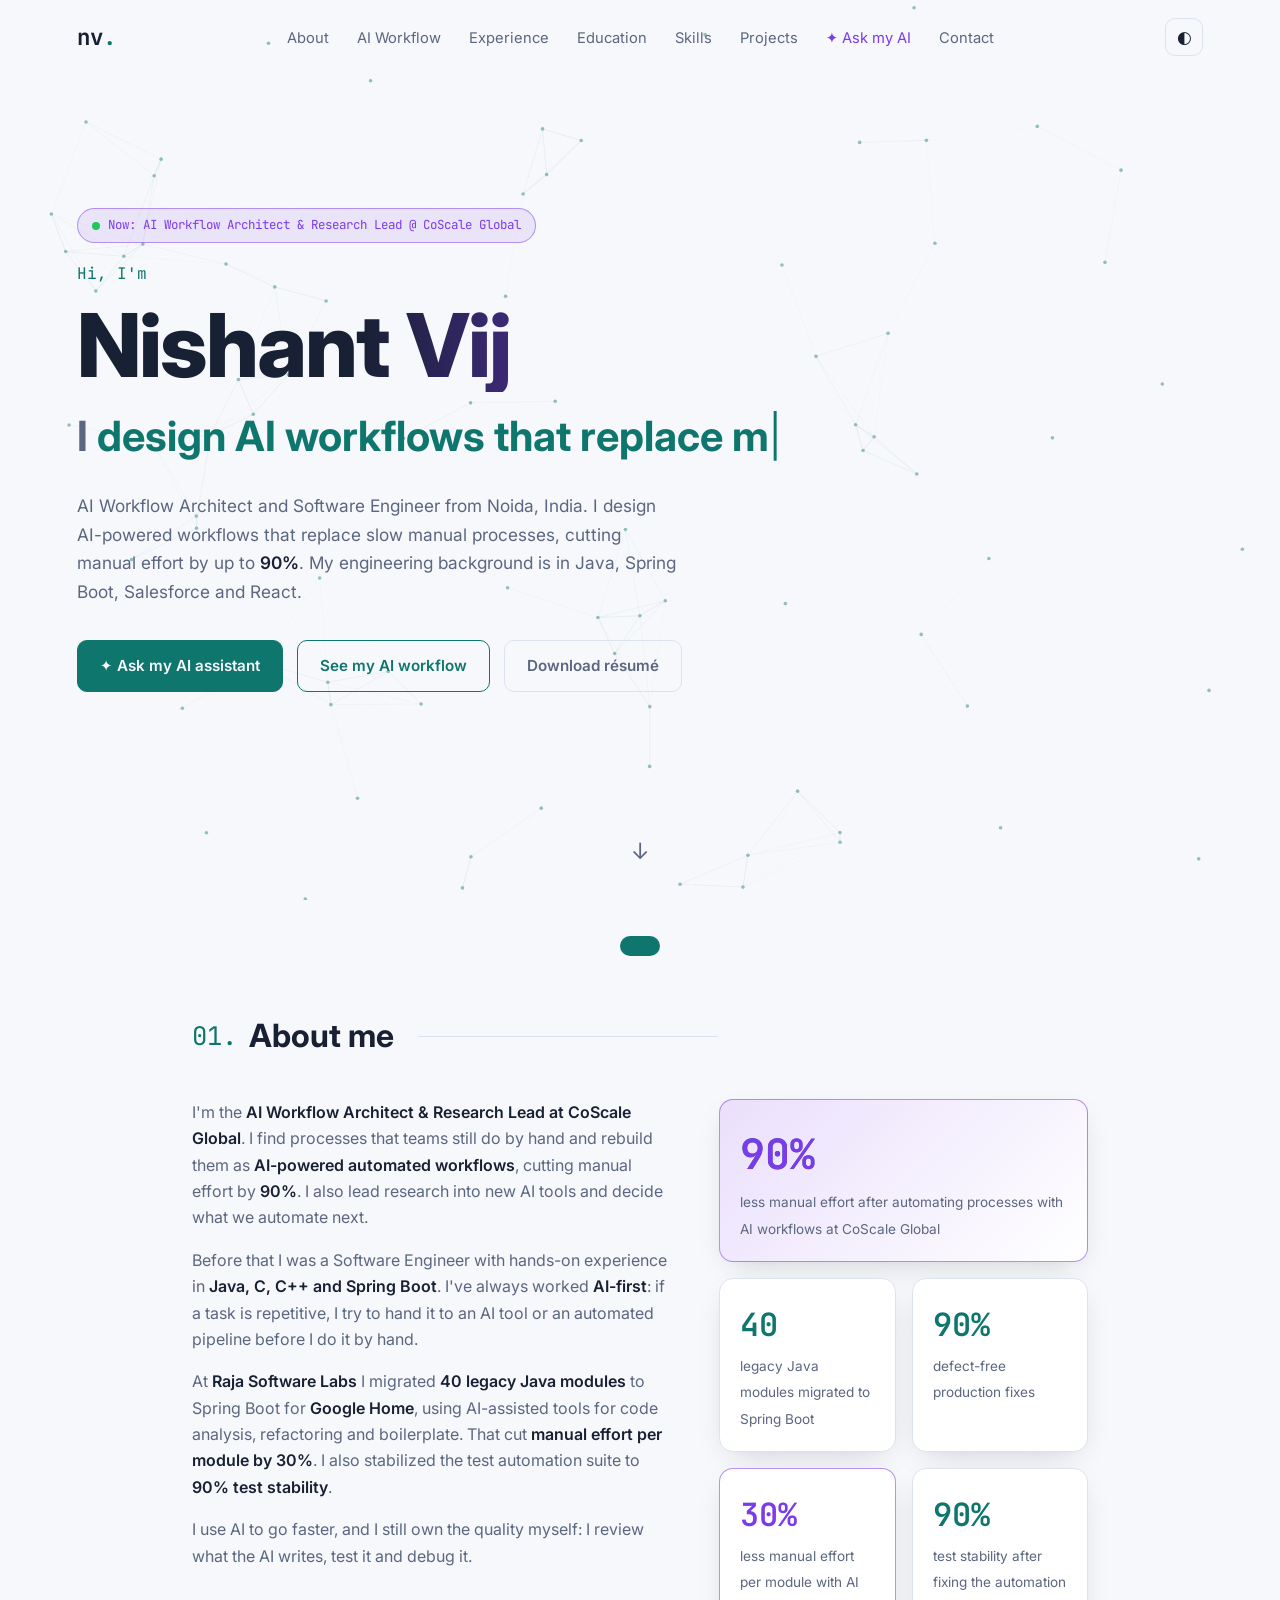
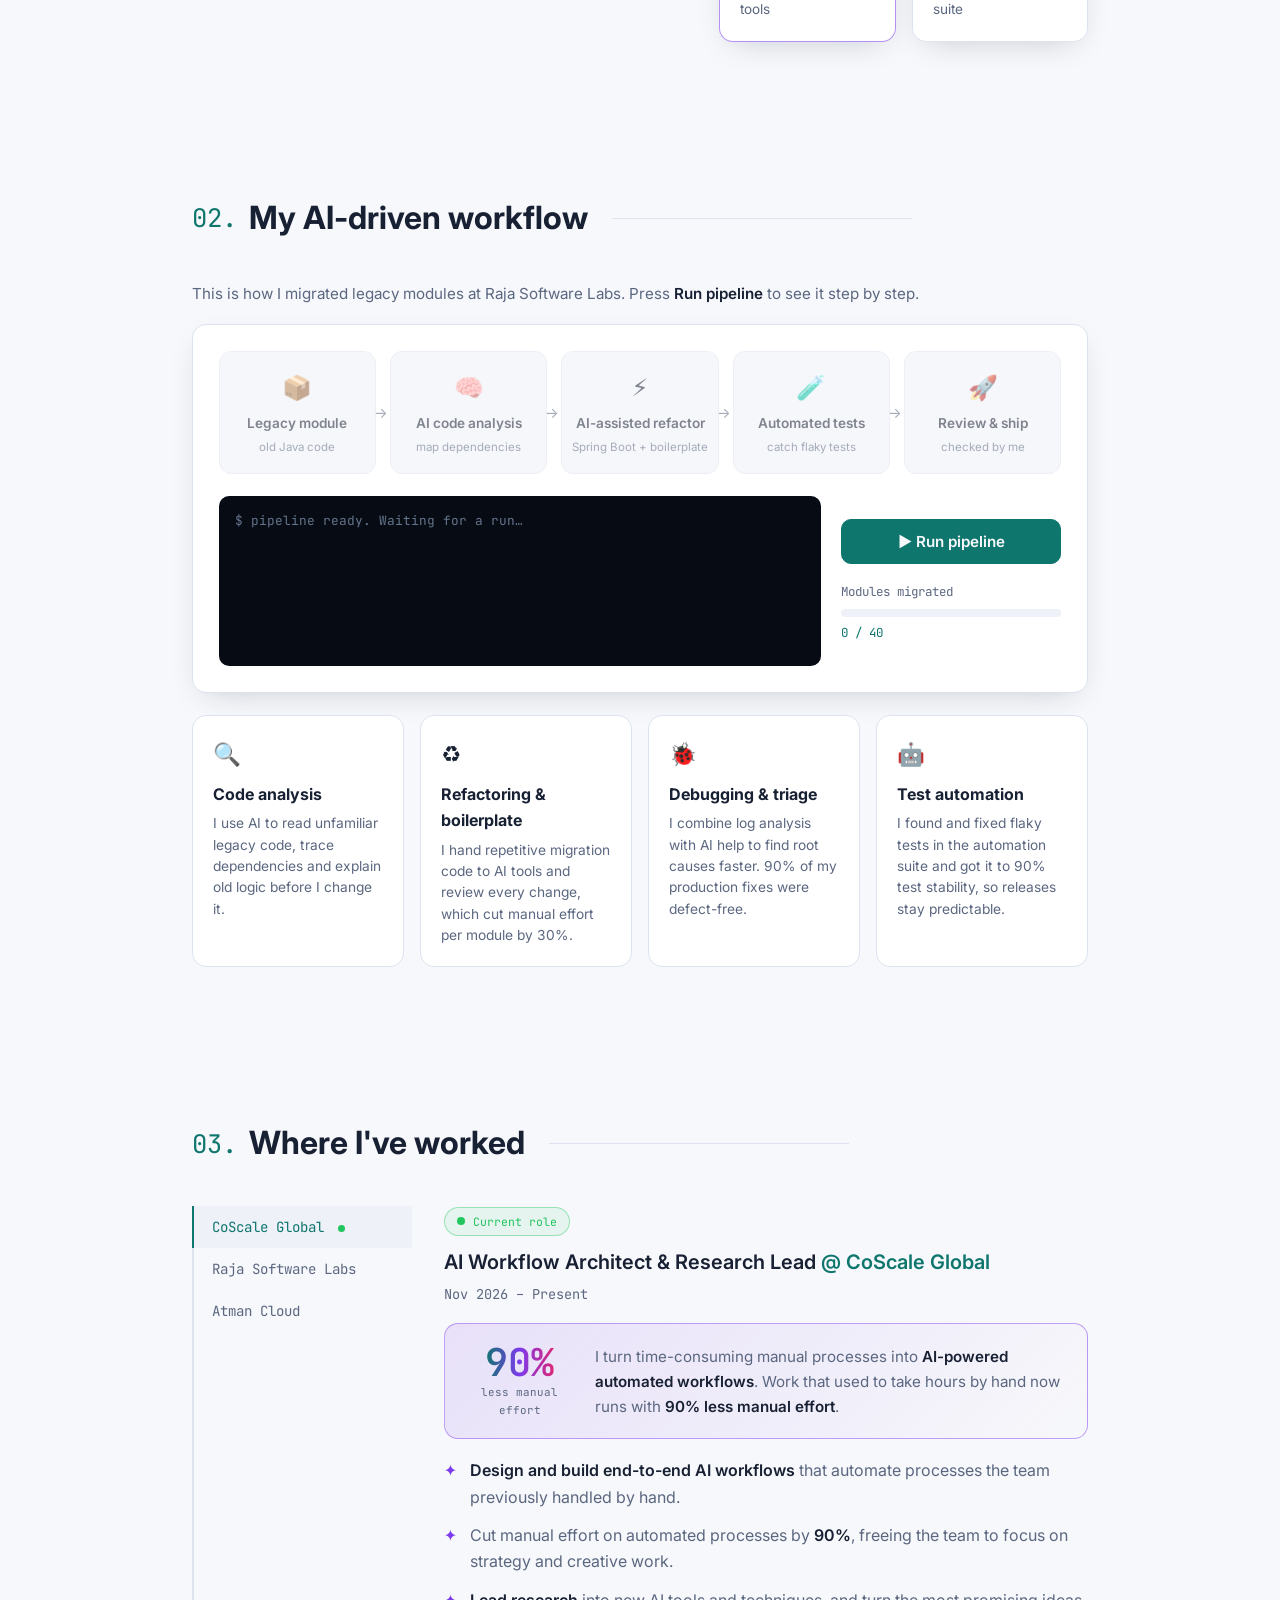
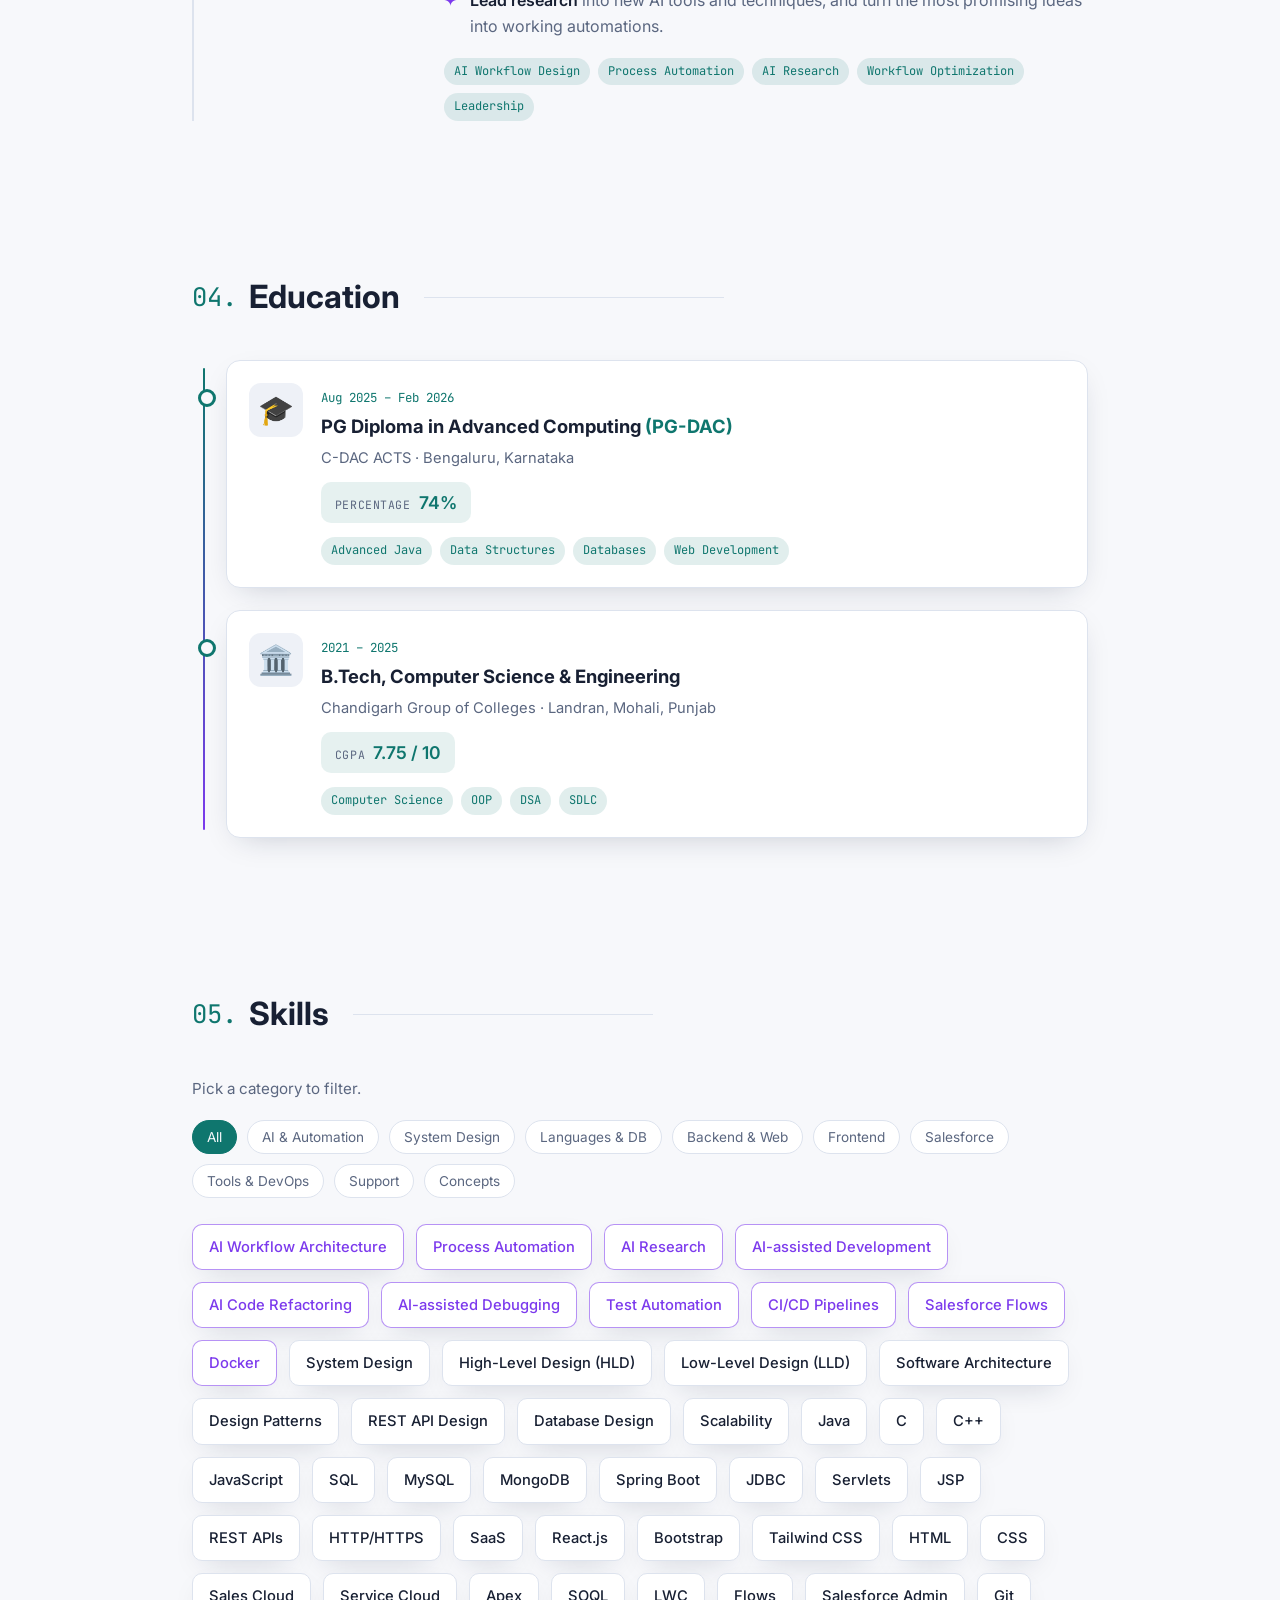
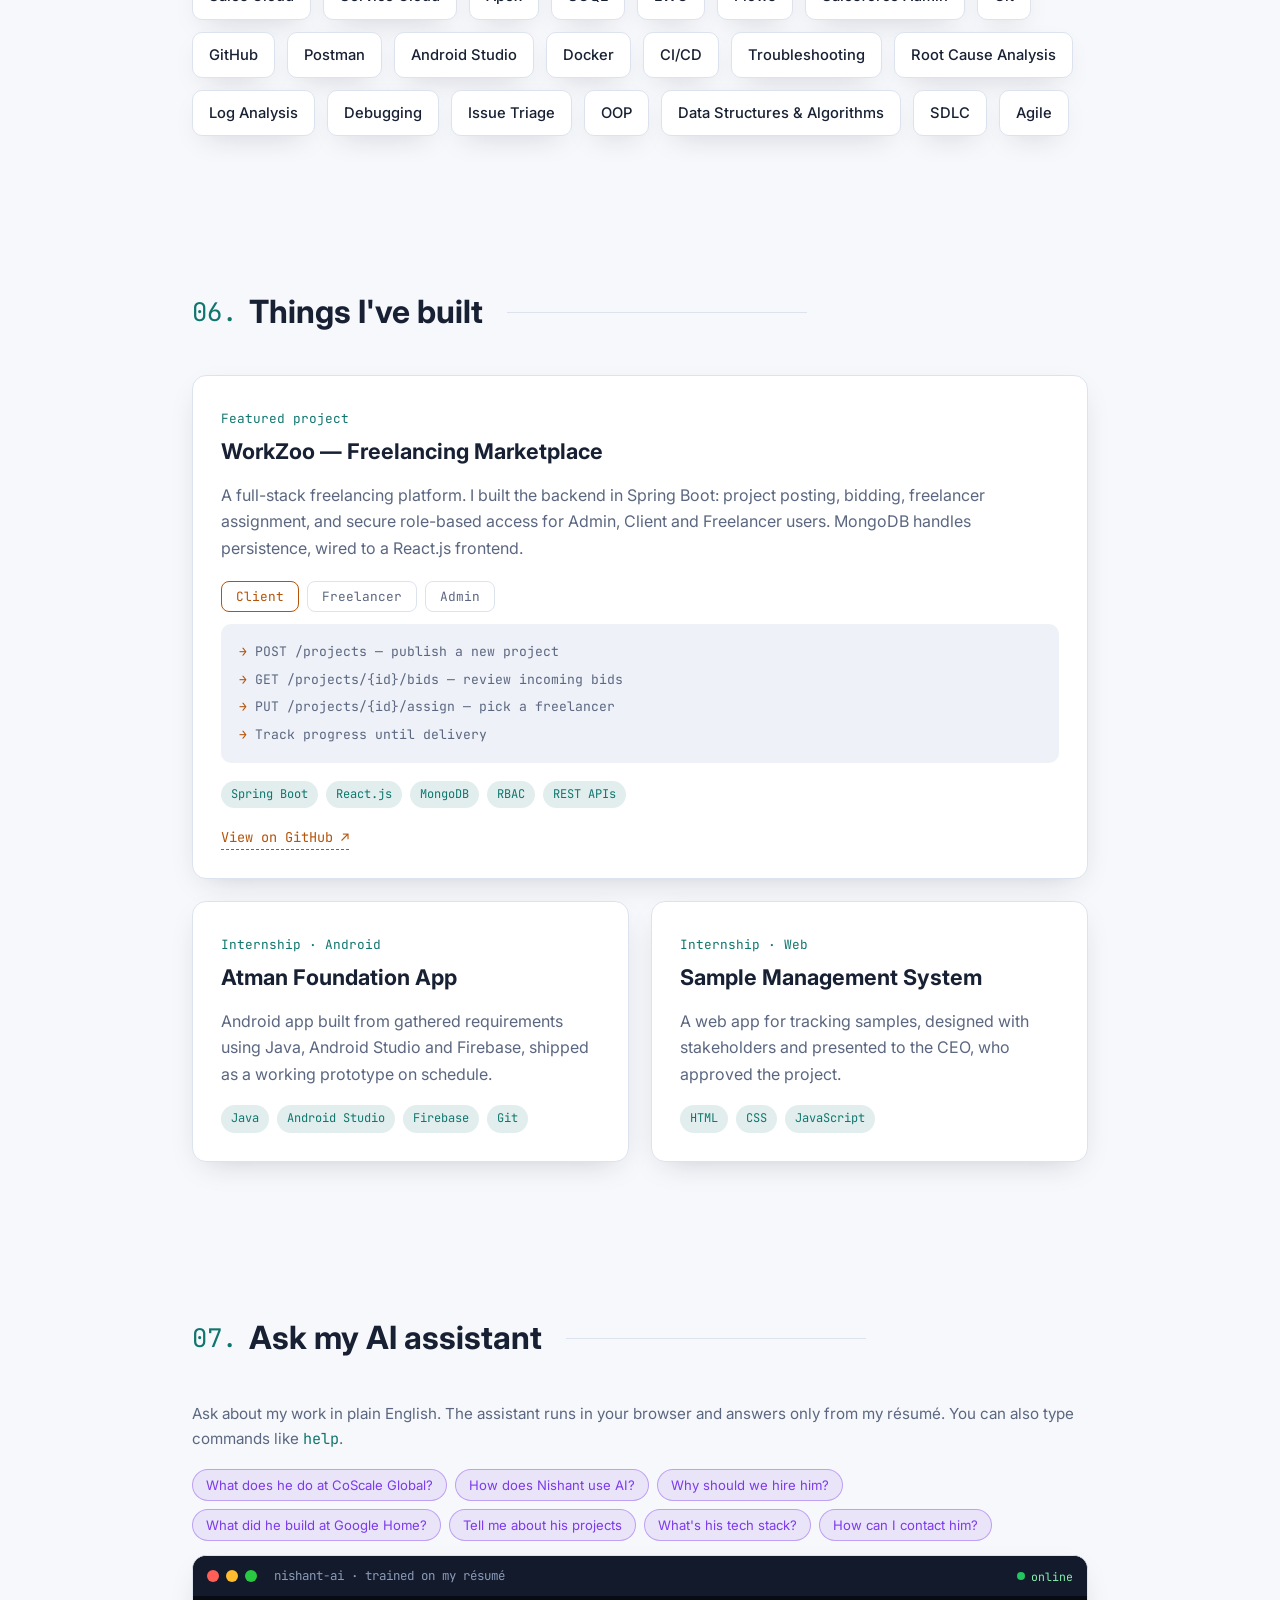
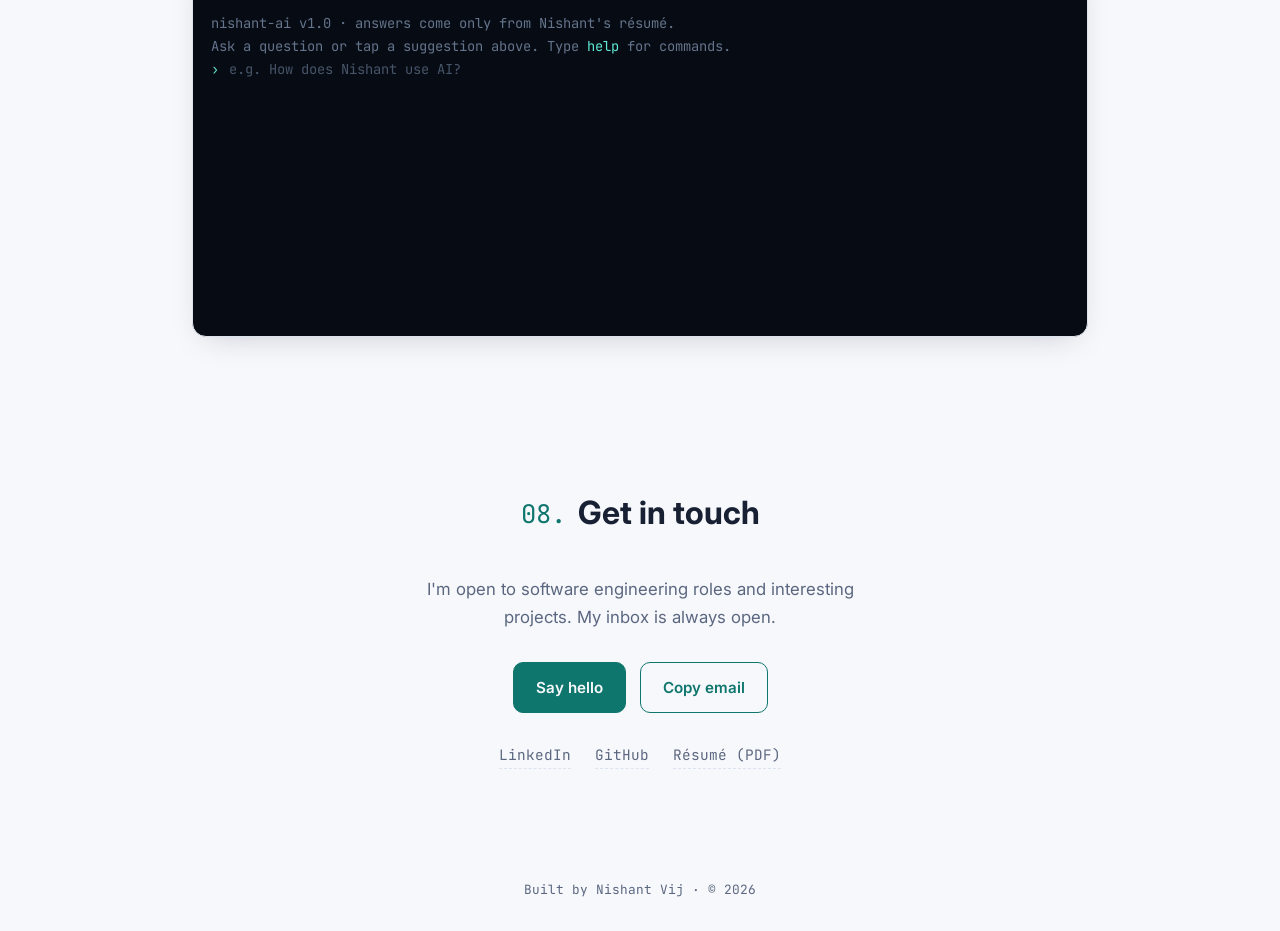
==== commit 6293d132: "Separate Education section; add System Design skills Co-Authored-By: Claude Opus 5.5 <noreply@anthro" ====
--- a/index.html
+++ b/index.html
@@ -8,7 +8,7 @@
   <link rel="preconnect" href="https://fonts.googleapis.com" />
   <link rel="preconnect" href="https://fonts.gstatic.com" crossorigin />
   <link href="https://fonts.googleapis.com/css2?family=Inter:wght@400;500;600;700;800&family=JetBrains+Mono:wght@400;600&display=swap" rel="stylesheet" />
-  <link rel="stylesheet" href="styles.css?v=4" />
+  <link rel="stylesheet" href="styles.css?v=5" />
 </head>
 <body>
   <div class="progress" id="progress"></div>
@@ -20,6 +20,7 @@
         <li><a href="#about">About</a></li>
         <li><a href="#ai">AI Workflow</a></li>
         <li><a href="#experience">Experience</a></li>
+        <li><a href="#education">Education</a></li>
         <li><a href="#skills">Skills</a></li>
         <li><a href="#projects">Projects</a></li>
         <li><a href="#assistant" class="nav-ai">✦ Ask my AI</a></li>
@@ -111,7 +112,6 @@
           <button role="tab" class="tab active" data-tab="coscale">CoScale Global <span class="now-dot" aria-label="current"></span></button>
           <button role="tab" class="tab" data-tab="rsl">Raja Software Labs</button>
           <button role="tab" class="tab" data-tab="atman">Atman Cloud</button>
-          <button role="tab" class="tab" data-tab="edu">Education</button>
         </div>
 
         <div class="tab-panel active" id="coscale" role="tabpanel">
@@ -154,22 +154,39 @@
           <div class="chips"><span>Salesforce</span><span>Apex</span><span>Android</span><span>Firebase</span><span>JavaScript</span></div>
         </div>
 
-        <div class="tab-panel" id="edu" role="tabpanel">
-          <div class="edu">
-            <h4>PG Diploma in Advanced Computing <span class="accent">@ C-DAC ACTS</span></h4>
-            <p class="meta mono">Aug 2025 – Feb 2026 · Bengaluru · 74%</p>
-          </div>
-          <div class="edu">
-            <h4>B.Tech, Computer Science &amp; Engineering <span class="accent">@ Chandigarh Group of Colleges</span></h4>
-            <p class="meta mono">2021 – 2025 · Landran, Mohali · CGPA 7.75 / 10</p>
-          </div>
-        </div>
+      </div>
+    </section>
+
+    <!-- EDUCATION -->
+    <section id="education" class="section">
+      <h3 class="section-title"><span class="mono">04.</span> Education</h3>
+      <div class="edu-timeline">
+        <article class="edu-card reveal">
+          <div class="edu-icon">🎓</div>
+          <div class="edu-body">
+            <span class="edu-date mono">Aug 2025 – Feb 2026</span>
+            <h4>PG Diploma in Advanced Computing <span class="accent">(PG-DAC)</span></h4>
+            <p class="edu-school">C-DAC ACTS · Bengaluru, Karnataka</p>
+            <div class="edu-score"><span class="mono">Percentage</span><b>74%</b></div>
+            <div class="chips"><span>Advanced Java</span><span>Data Structures</span><span>Databases</span><span>Web Development</span></div>
+          </div>
+        </article>
+        <article class="edu-card reveal">
+          <div class="edu-icon">🏛️</div>
+          <div class="edu-body">
+            <span class="edu-date mono">2021 – 2025</span>
+            <h4>B.Tech, Computer Science &amp; Engineering</h4>
+            <p class="edu-school">Chandigarh Group of Colleges · Landran, Mohali, Punjab</p>
+            <div class="edu-score"><span class="mono">CGPA</span><b>7.75 / 10</b></div>
+            <div class="chips"><span>Computer Science</span><span>OOP</span><span>DSA</span><span>SDLC</span></div>
+          </div>
+        </article>
       </div>
     </section>
 
     <!-- SKILLS -->
     <section id="skills" class="section">
-      <h3 class="section-title"><span class="mono">04.</span> Skills</h3>
+      <h3 class="section-title"><span class="mono">05.</span> Skills</h3>
       <p class="hint reveal">Pick a category to filter.</p>
       <div class="filters reveal" id="skillFilters"></div>
       <div class="skill-cloud reveal" id="skillCloud"></div>
@@ -177,7 +194,7 @@
 
     <!-- PROJECTS -->
     <section id="projects" class="section">
-      <h3 class="section-title"><span class="mono">05.</span> Things I've built</h3>
+      <h3 class="section-title"><span class="mono">06.</span> Things I've built</h3>
       <div class="projects">
         <article class="project featured reveal" tabindex="0">
           <div class="project-head">
@@ -217,7 +234,7 @@
 
     <!-- AI ASSISTANT -->
     <section id="assistant" class="section">
-      <h3 class="section-title"><span class="mono">06.</span> Ask my AI assistant</h3>
+      <h3 class="section-title"><span class="mono">07.</span> Ask my AI assistant</h3>
       <p class="hint reveal">Ask about my work in plain English. The assistant runs in your browser and answers only from my résumé. You can also type commands like <code>help</code>.</p>
       <div class="suggest reveal" id="suggest"></div>
       <div class="term reveal" id="term">
@@ -234,7 +251,7 @@
 
     <!-- CONTACT -->
     <section id="contact" class="section contact">
-      <h3 class="section-title center"><span class="mono">07.</span> Get in touch</h3>
+      <h3 class="section-title center"><span class="mono">08.</span> Get in touch</h3>
       <p class="reveal">I'm open to software engineering roles and interesting projects. My inbox is always open.</p>
       <div class="contact-actions reveal">
         <a class="btn primary" id="mailBtn" href="#">Say hello</a>
@@ -251,6 +268,6 @@
   <footer class="footer mono">Built by Nishant Vij · © <span id="year"></span></footer>
   <div class="toast" id="toast" role="status"></div>
 
-  <script src="script.js?v=4"></script>
+  <script src="script.js?v=5"></script>
 </body>
 </html>
--- a/styles.css
+++ b/styles.css
@@ -191,6 +191,23 @@
 .impact-num .mono { font-size: .68rem; color: var(--muted); text-align: center; }
 .impact p { color: var(--muted); font-size: .95rem; }
 @media (max-width: 520px) { .impact { flex-direction: column; text-align: center; } }
+
+/* education */
+.edu-timeline { position: relative; display: grid; gap: 22px; padding-left: 34px; }
+.edu-timeline::before { content: ""; position: absolute; left: 11px; top: 8px; bottom: 8px; width: 2px; background: linear-gradient(var(--accent), var(--ai)); border-radius: 2px; }
+.edu-card { position: relative; display: flex; gap: 18px; background: var(--card); border: 1px solid var(--border); border-radius: var(--radius); padding: 22px; box-shadow: var(--shadow); transition: transform .25s, border-color .25s; }
+.edu-card::before { content: ""; position: absolute; left: -29px; top: 28px; width: 12px; height: 12px; border-radius: 50%; background: var(--bg); border: 3px solid var(--accent); }
+.edu-card:hover { transform: translateX(6px); border-color: var(--accent); }
+.edu-icon { font-size: 1.8rem; width: 54px; height: 54px; flex-shrink: 0; display: grid; place-items: center; border-radius: 12px; background: var(--bg-2); }
+.edu-body { flex: 1; }
+.edu-date { font-size: .78rem; color: var(--accent); }
+.edu-body h4 { font-size: 1.15rem; margin: 2px 0 4px; }
+.edu-school { color: var(--muted); font-size: .92rem; }
+.edu-score { display: inline-flex; align-items: baseline; gap: 8px; margin-top: 12px; padding: 6px 14px; border-radius: 10px; background: color-mix(in srgb, var(--accent) 10%, transparent); }
+.edu-score .mono { font-size: .72rem; color: var(--muted); text-transform: uppercase; letter-spacing: .05em; }
+.edu-score b { color: var(--accent); font-size: 1.1rem; }
+.edu-card .chips { margin-top: 14px; }
+@media (max-width: 520px) { .edu-card { flex-direction: column; } }
 
 /* pipeline */
 .pipeline { background: var(--card); border: 1px solid var(--border); border-radius: var(--radius); padding: 26px; box-shadow: var(--shadow); }
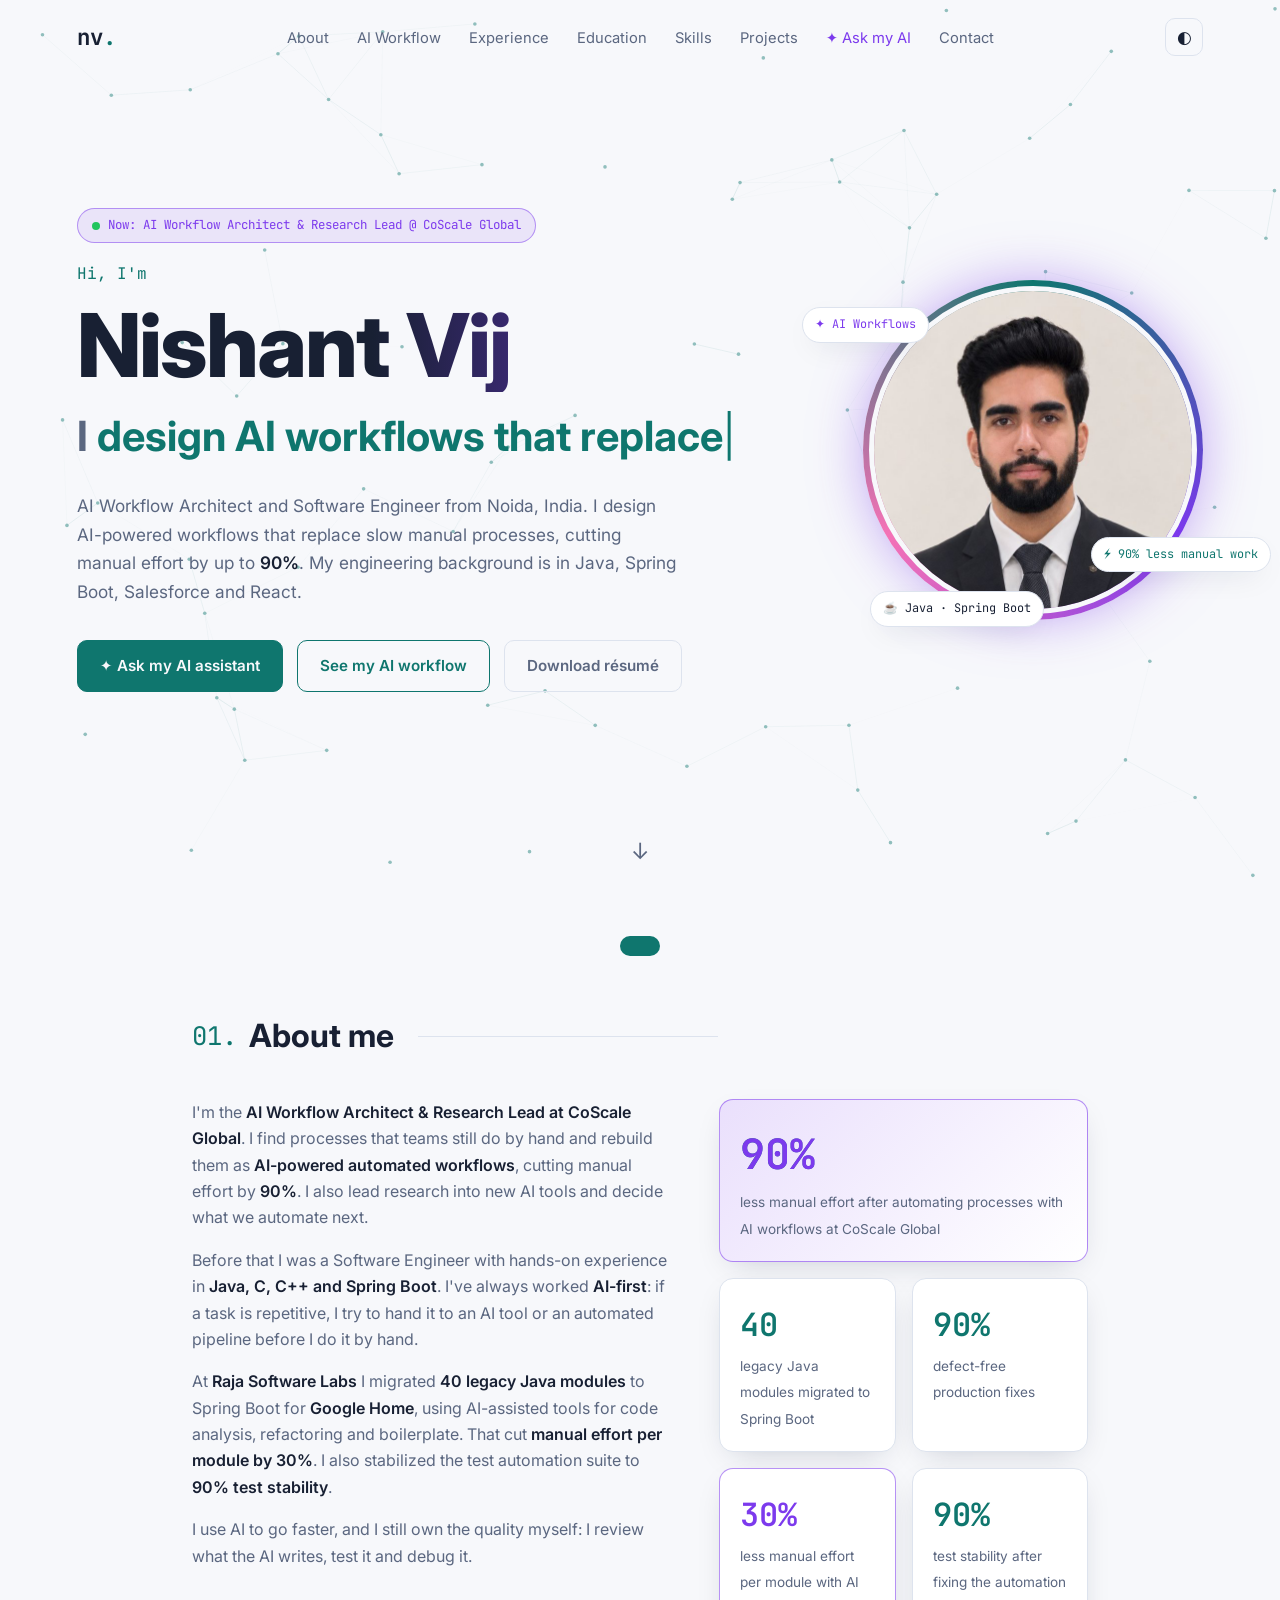
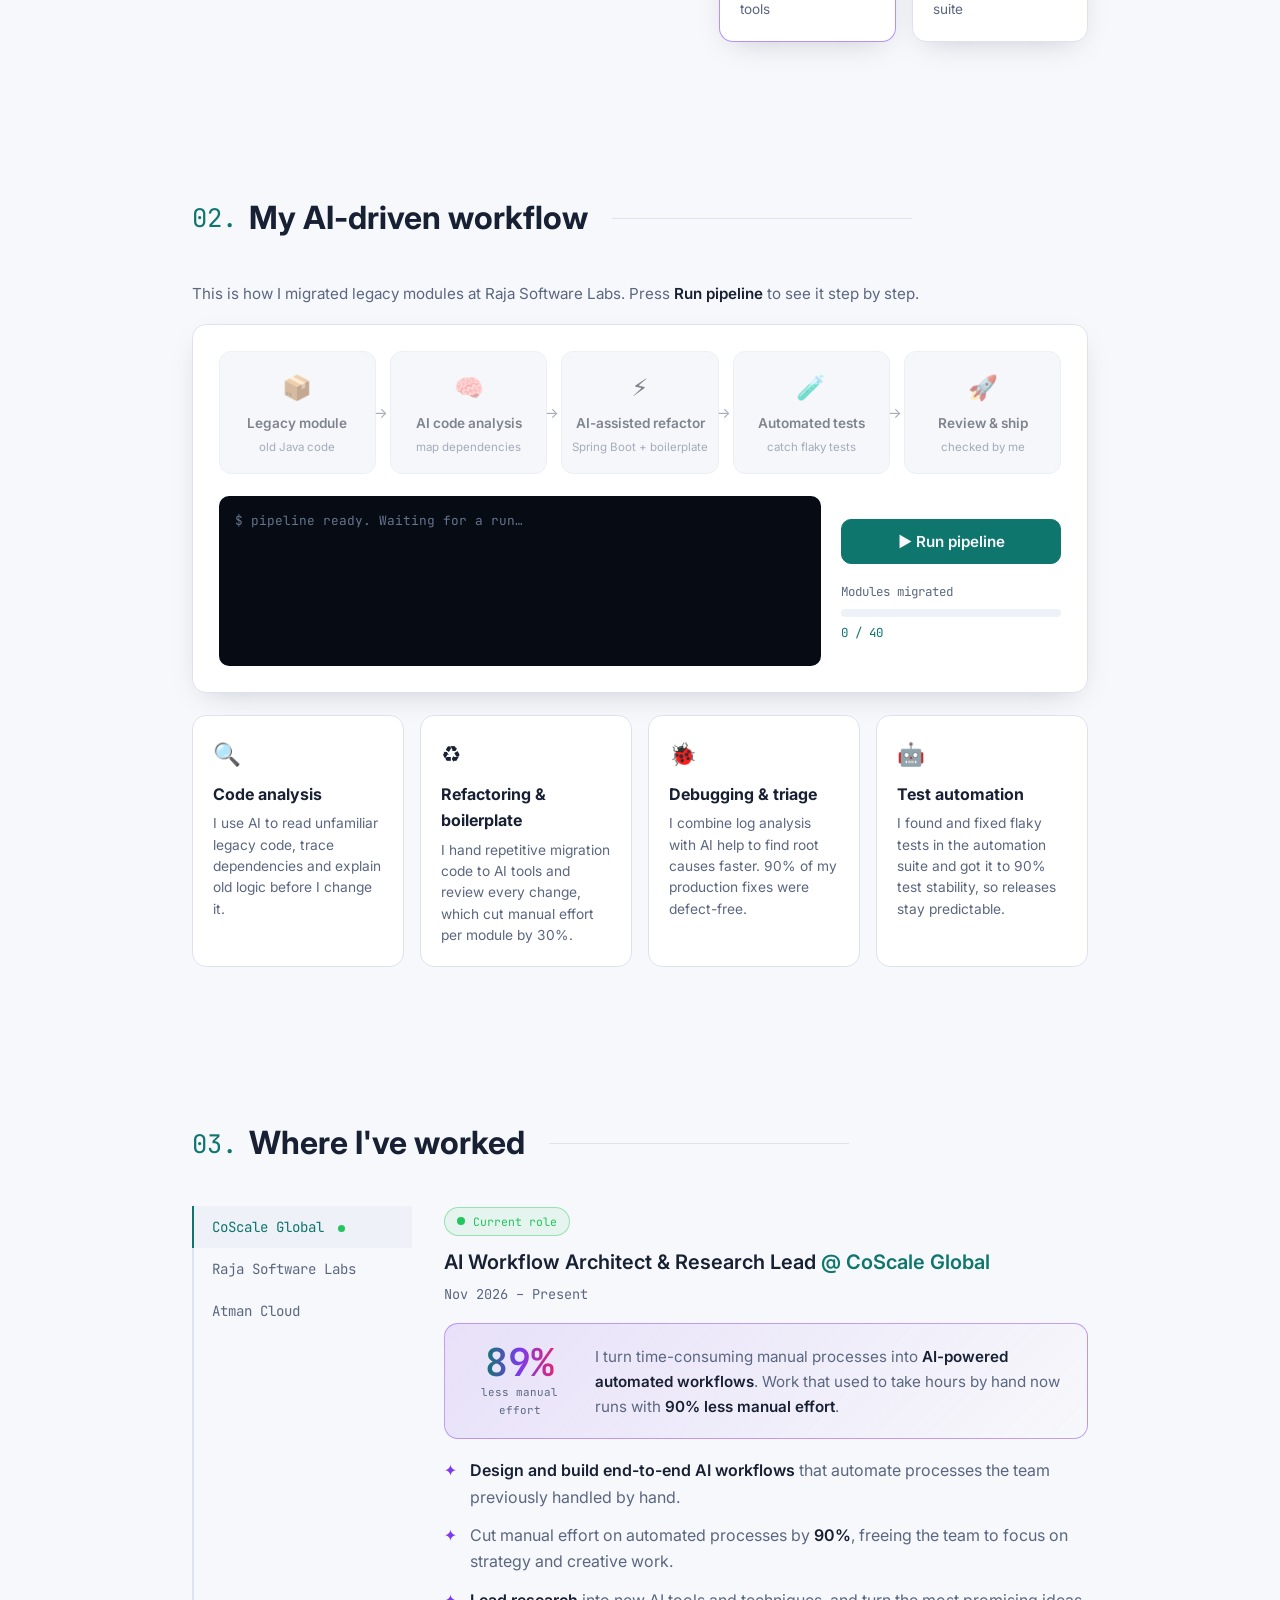
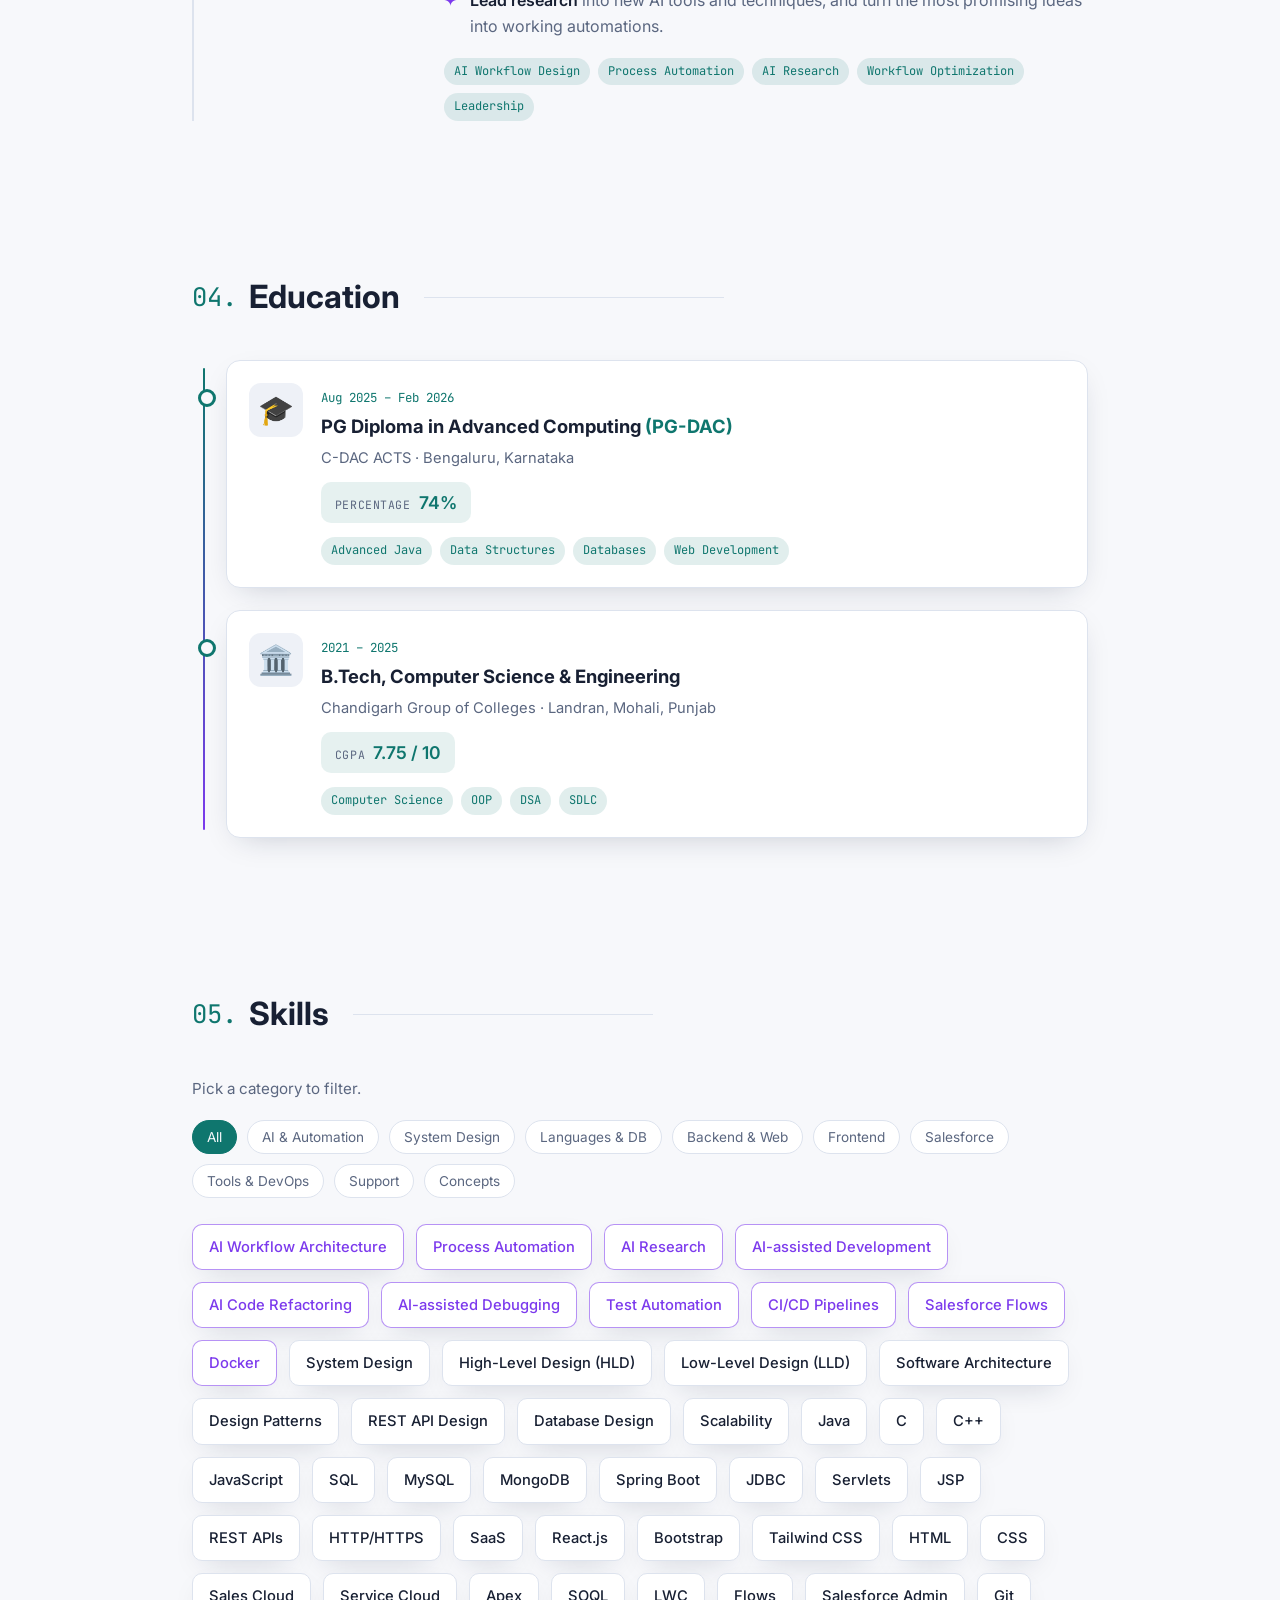
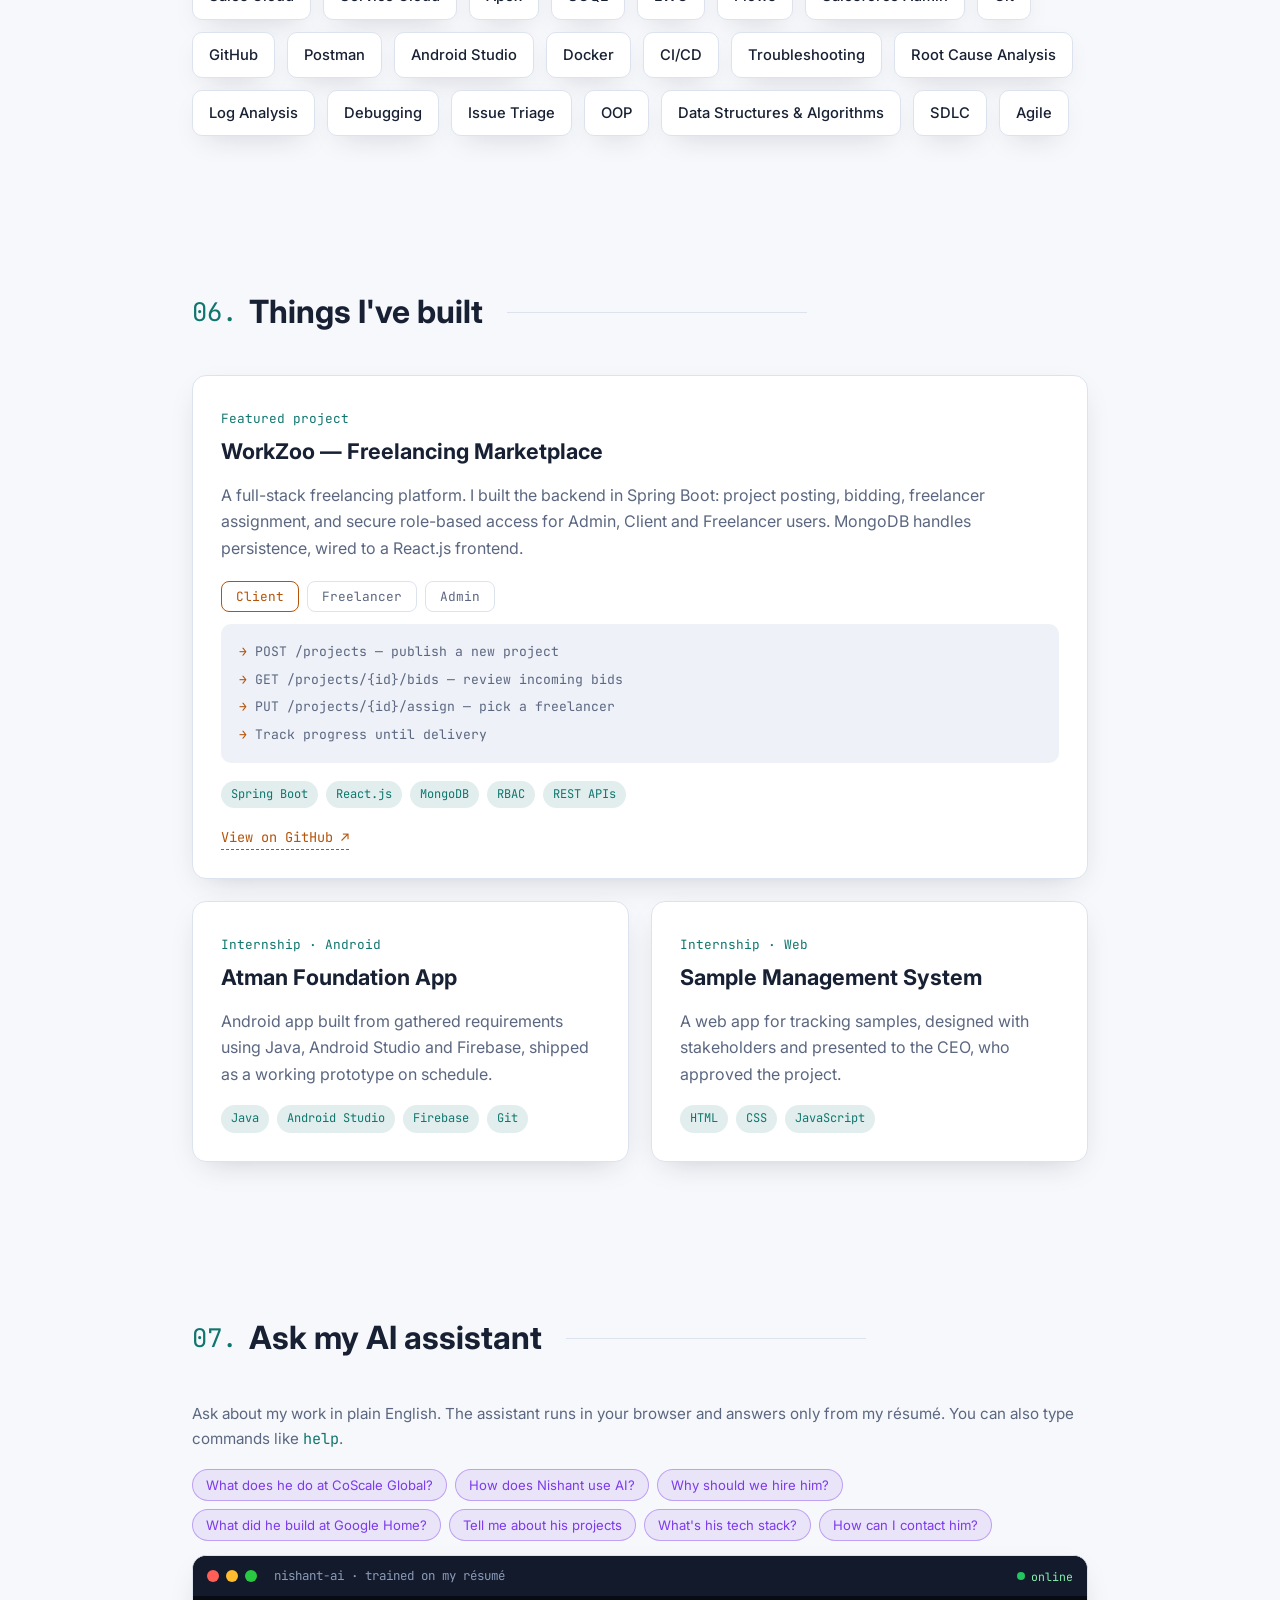
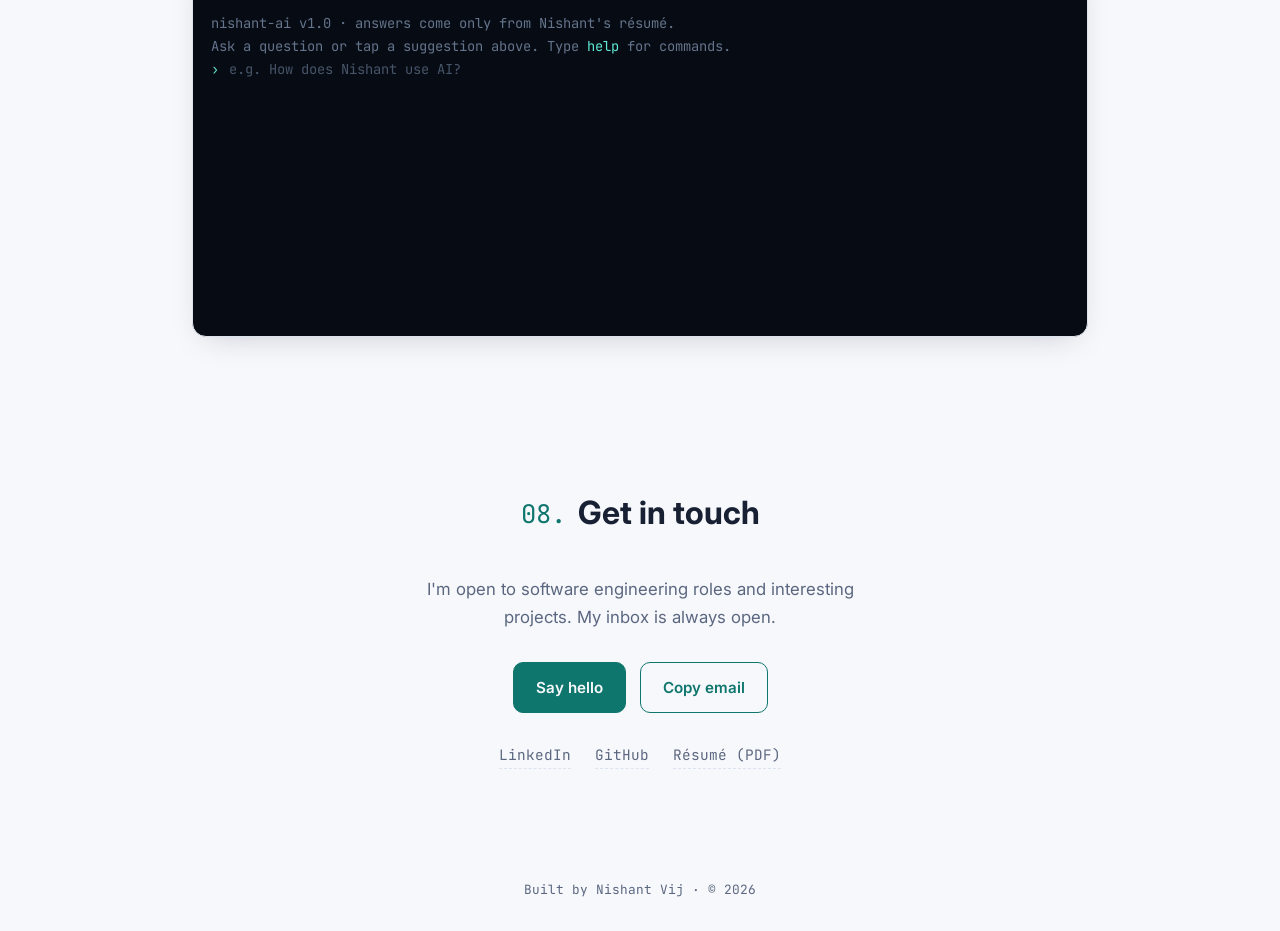
==== commit bc72522e: "Add profile photo to hero Co-Authored-By: Claude Opus 5.5 <noreply@anthropic.com>" ====
--- a/index.html
+++ b/index.html
@@ -8,7 +8,7 @@
   <link rel="preconnect" href="https://fonts.googleapis.com" />
   <link rel="preconnect" href="https://fonts.gstatic.com" crossorigin />
   <link href="https://fonts.googleapis.com/css2?family=Inter:wght@400;500;600;700;800&family=JetBrains+Mono:wght@400;600&display=swap" rel="stylesheet" />
-  <link rel="stylesheet" href="styles.css?v=5" />
+  <link rel="stylesheet" href="styles.css?v=6" />
 </head>
 <body>
   <div class="progress" id="progress"></div>
@@ -49,6 +49,14 @@
           <a href="Nishant_Vij_Resume.pdf" class="btn ghost" download>Download résumé</a>
         </div>
       </div>
+      <div class="hero-photo">
+        <div class="photo-ring">
+          <img src="photo.jpg" alt="Nishant Vij" width="640" height="640" />
+        </div>
+        <span class="photo-tag tag-1 mono">✦ AI Workflows</span>
+        <span class="photo-tag tag-2 mono">⚡ 90% less manual work</span>
+        <span class="photo-tag tag-3 mono">☕ Java · Spring Boot</span>
+      </div>
       <a href="#about" class="scroll-hint" aria-label="Scroll down">↓</a>
     </section>
 
--- a/styles.css
+++ b/styles.css
@@ -191,6 +191,37 @@
 .impact-num .mono { font-size: .68rem; color: var(--muted); text-align: center; }
 .impact p { color: var(--muted); font-size: .95rem; }
 @media (max-width: 520px) { .impact { flex-direction: column; text-align: center; } }
+
+/* hero photo */
+.hero { gap: 48px; justify-content: space-between; }
+.hero-inner { flex: 1; }
+.hero-photo { position: relative; flex-shrink: 0; width: clamp(240px, 28vw, 340px); aspect-ratio: 1; }
+.photo-ring {
+  position: relative; width: 100%; height: 100%; border-radius: 50%; padding: 6px;
+  background: conic-gradient(from 0deg, var(--accent), var(--ai), #f472b6, var(--accent));
+  animation: spin 8s linear infinite;
+  box-shadow: 0 0 60px -10px color-mix(in srgb, var(--ai) 60%, transparent);
+}
+.photo-ring img {
+  display: block; width: 100%; height: 100%; object-fit: cover; border-radius: 50%;
+  border: 5px solid var(--bg); animation: spin 8s linear infinite reverse;
+}
+@keyframes spin { to { transform: rotate(360deg); } }
+.photo-tag {
+  position: absolute; font-size: .74rem; padding: 7px 12px; border-radius: 999px; white-space: nowrap;
+  background: var(--card); border: 1px solid var(--border); box-shadow: var(--shadow); color: var(--text);
+  animation: float 4s ease-in-out infinite;
+}
+.tag-1 { top: 8%; left: -18%; color: var(--ai); }
+.tag-2 { bottom: 14%; right: -20%; color: var(--accent); animation-delay: -1.3s; }
+.tag-3 { bottom: -2%; left: 2%; animation-delay: -2.6s; }
+@keyframes float { 50% { transform: translateY(-8px); } }
+@media (max-width: 820px) {
+  .hero { flex-direction: column; justify-content: center; gap: 28px; padding-top: 100px; padding-bottom: 80px; }
+  .hero-photo { order: -1; width: 190px; }
+  .photo-tag { font-size: .66rem; padding: 5px 9px; }
+  .tag-1 { left: -30%; } .tag-2 { right: -34%; } .tag-3 { display: none; }
+}
 
 /* education */
 .edu-timeline { position: relative; display: grid; gap: 22px; padding-left: 34px; }
@@ -308,7 +339,7 @@
   .tab { border-left: none; border-bottom: 2px solid transparent; margin: 0 0 -2px; white-space: nowrap; }
   .tab.active { border-bottom-color: var(--accent); }
   .section { padding: 90px 16px 30px; }
-  .hero { padding: 0 16px; }
+  .hero { padding: 96px 16px 80px; }
   .nav { padding: 14px 16px; }
   .nav.scrolled { padding: 10px 16px; }
   .section-title { white-space: normal; }
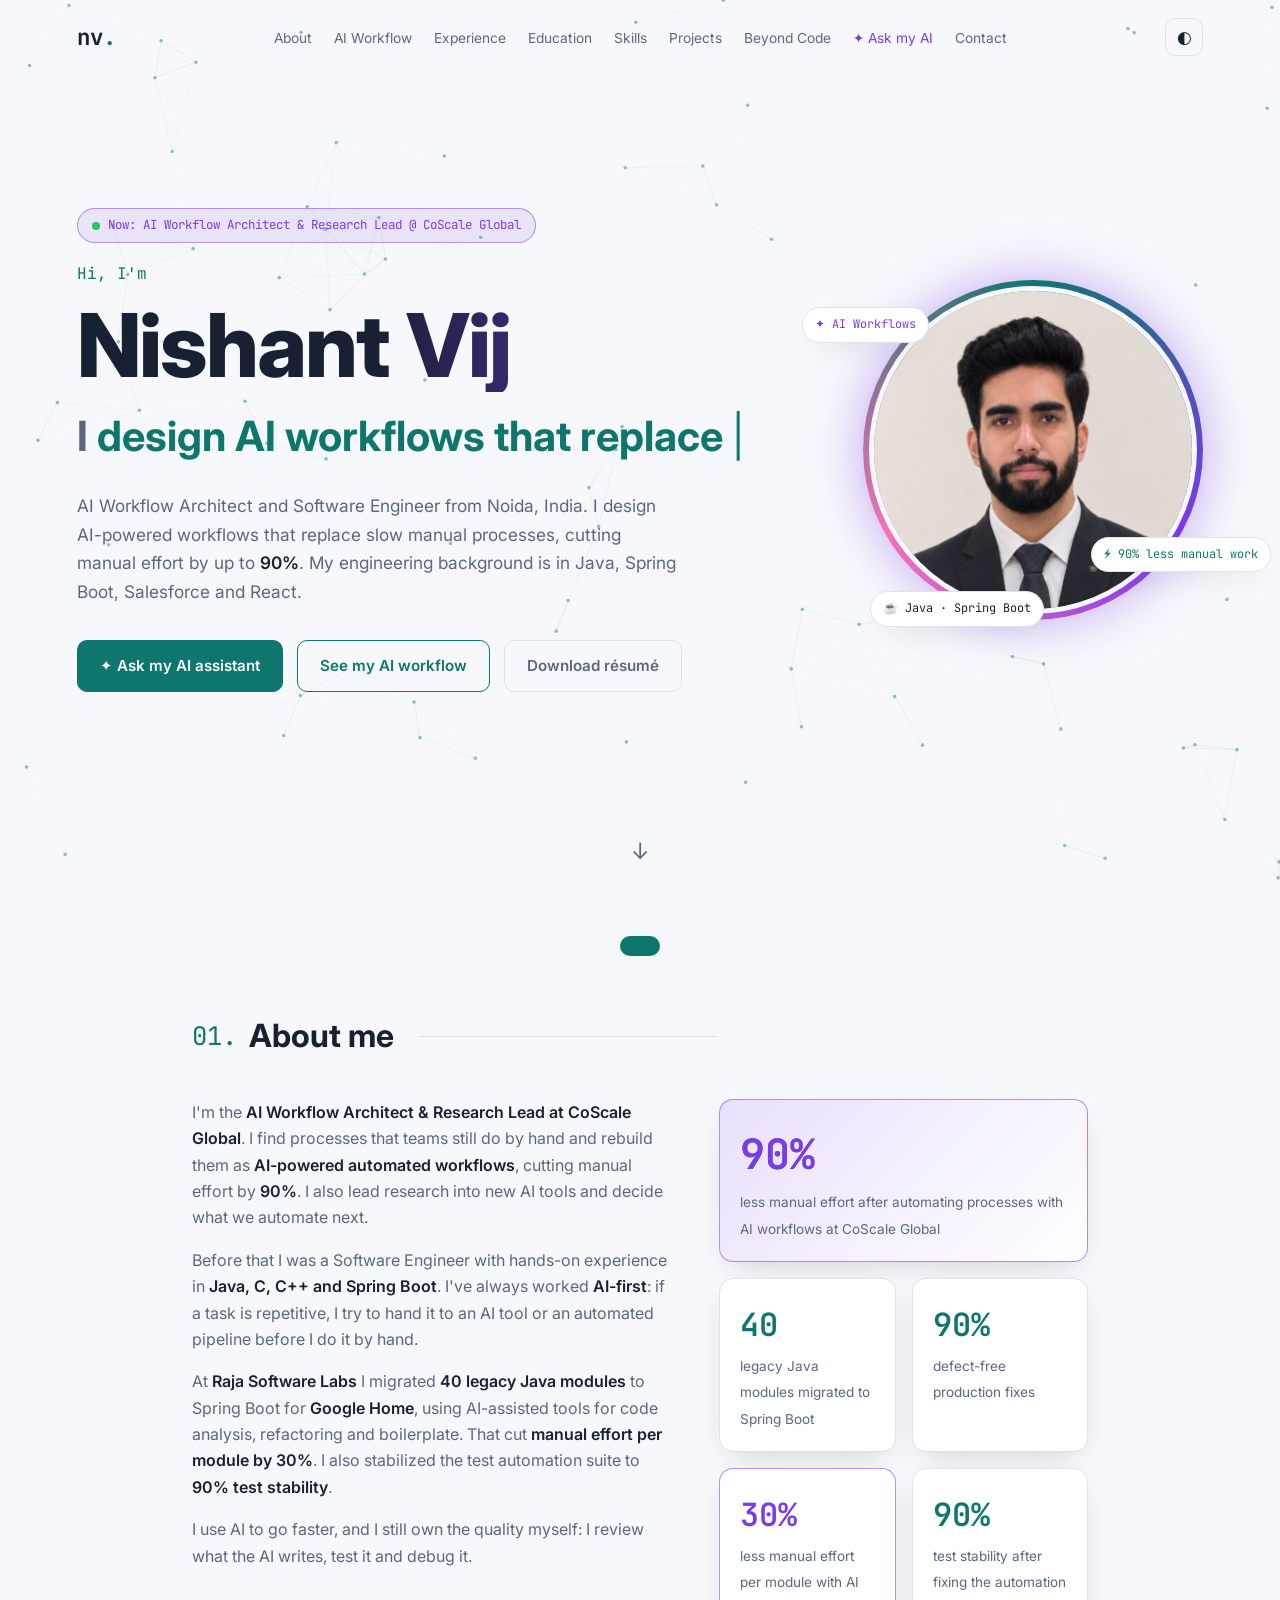
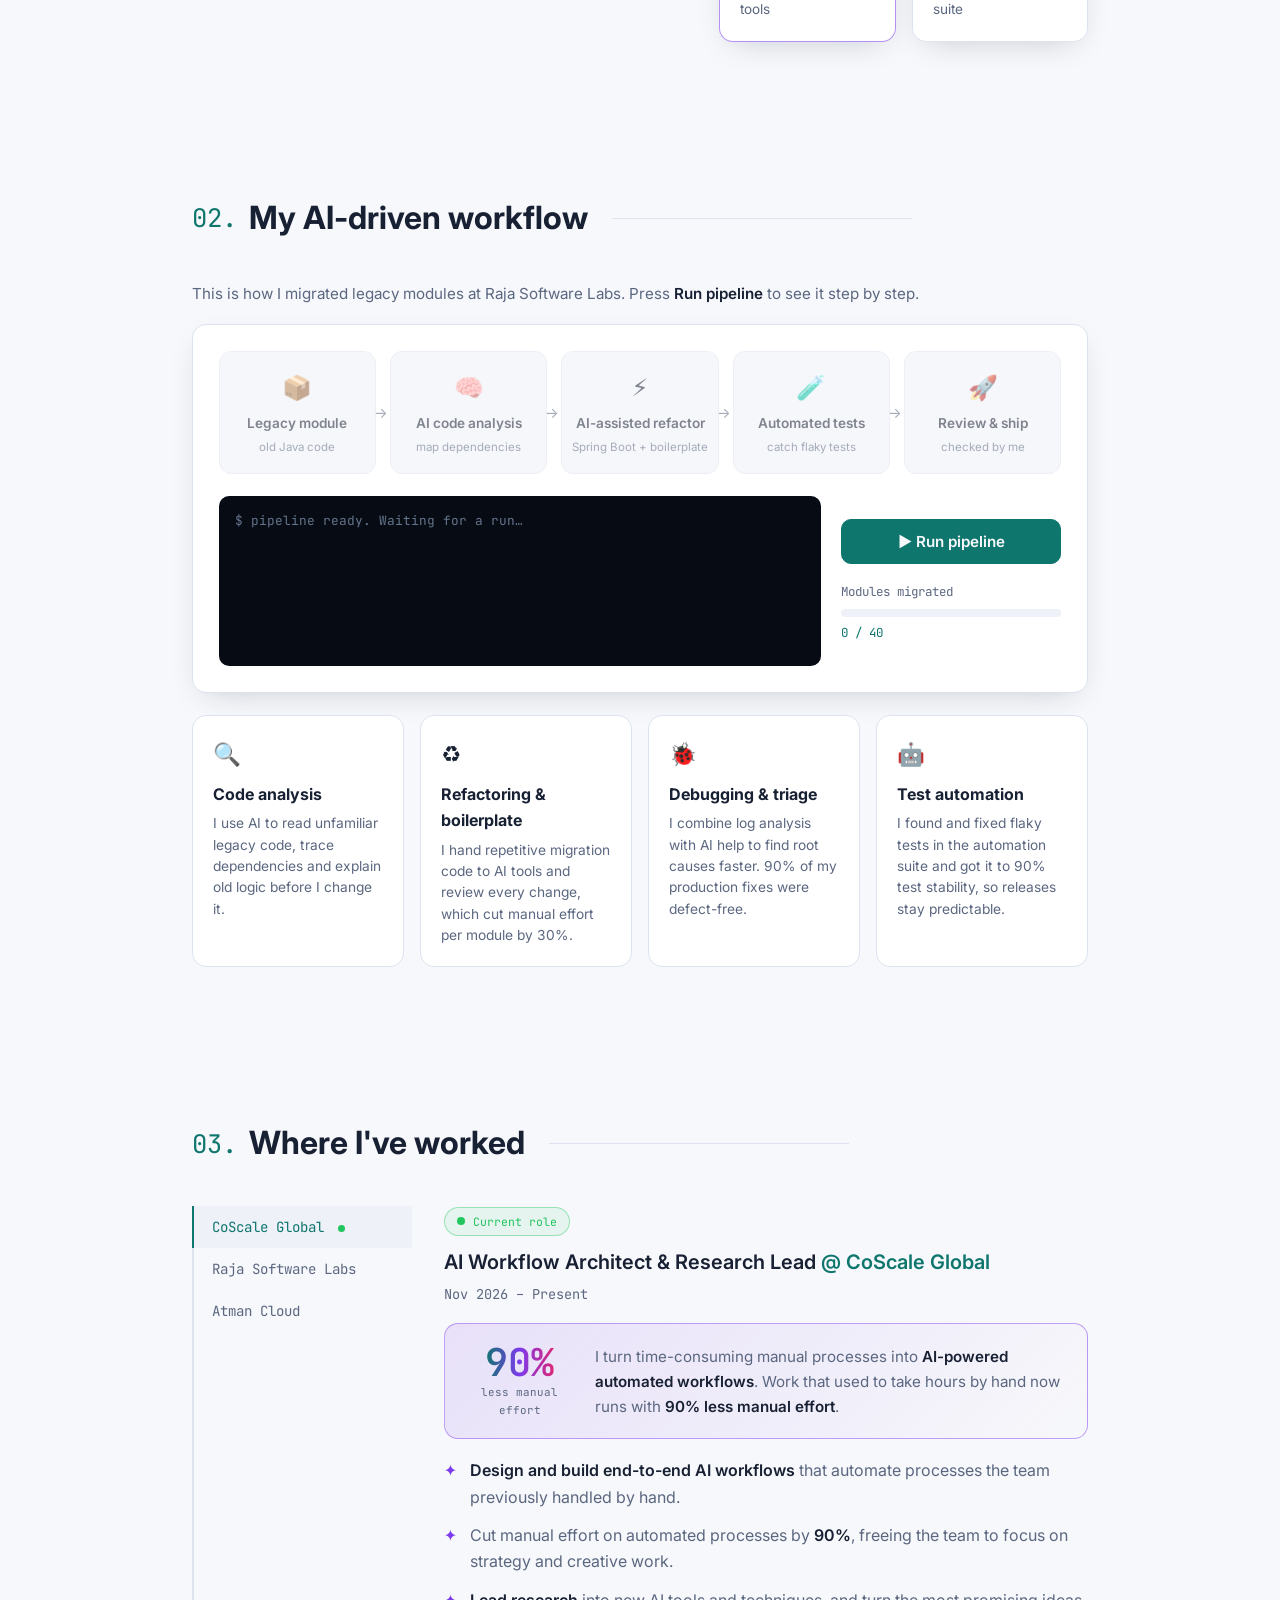
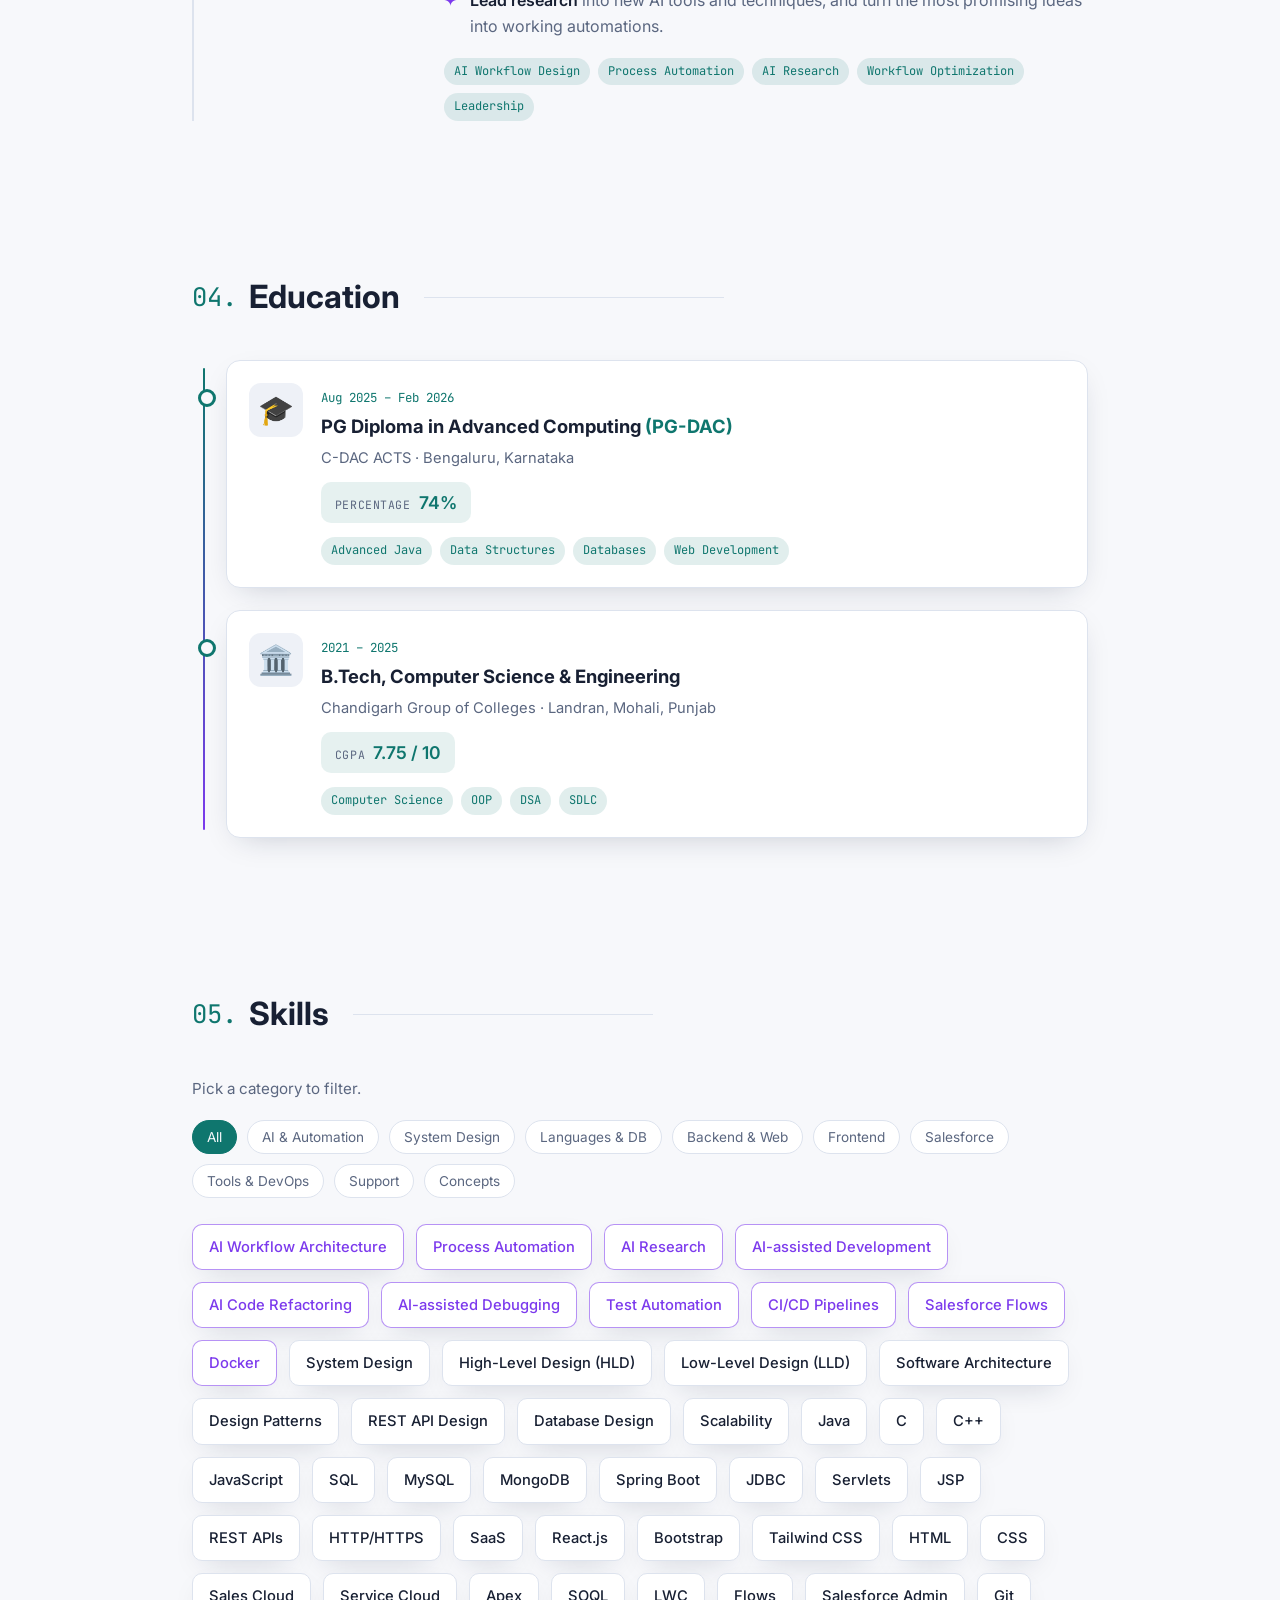
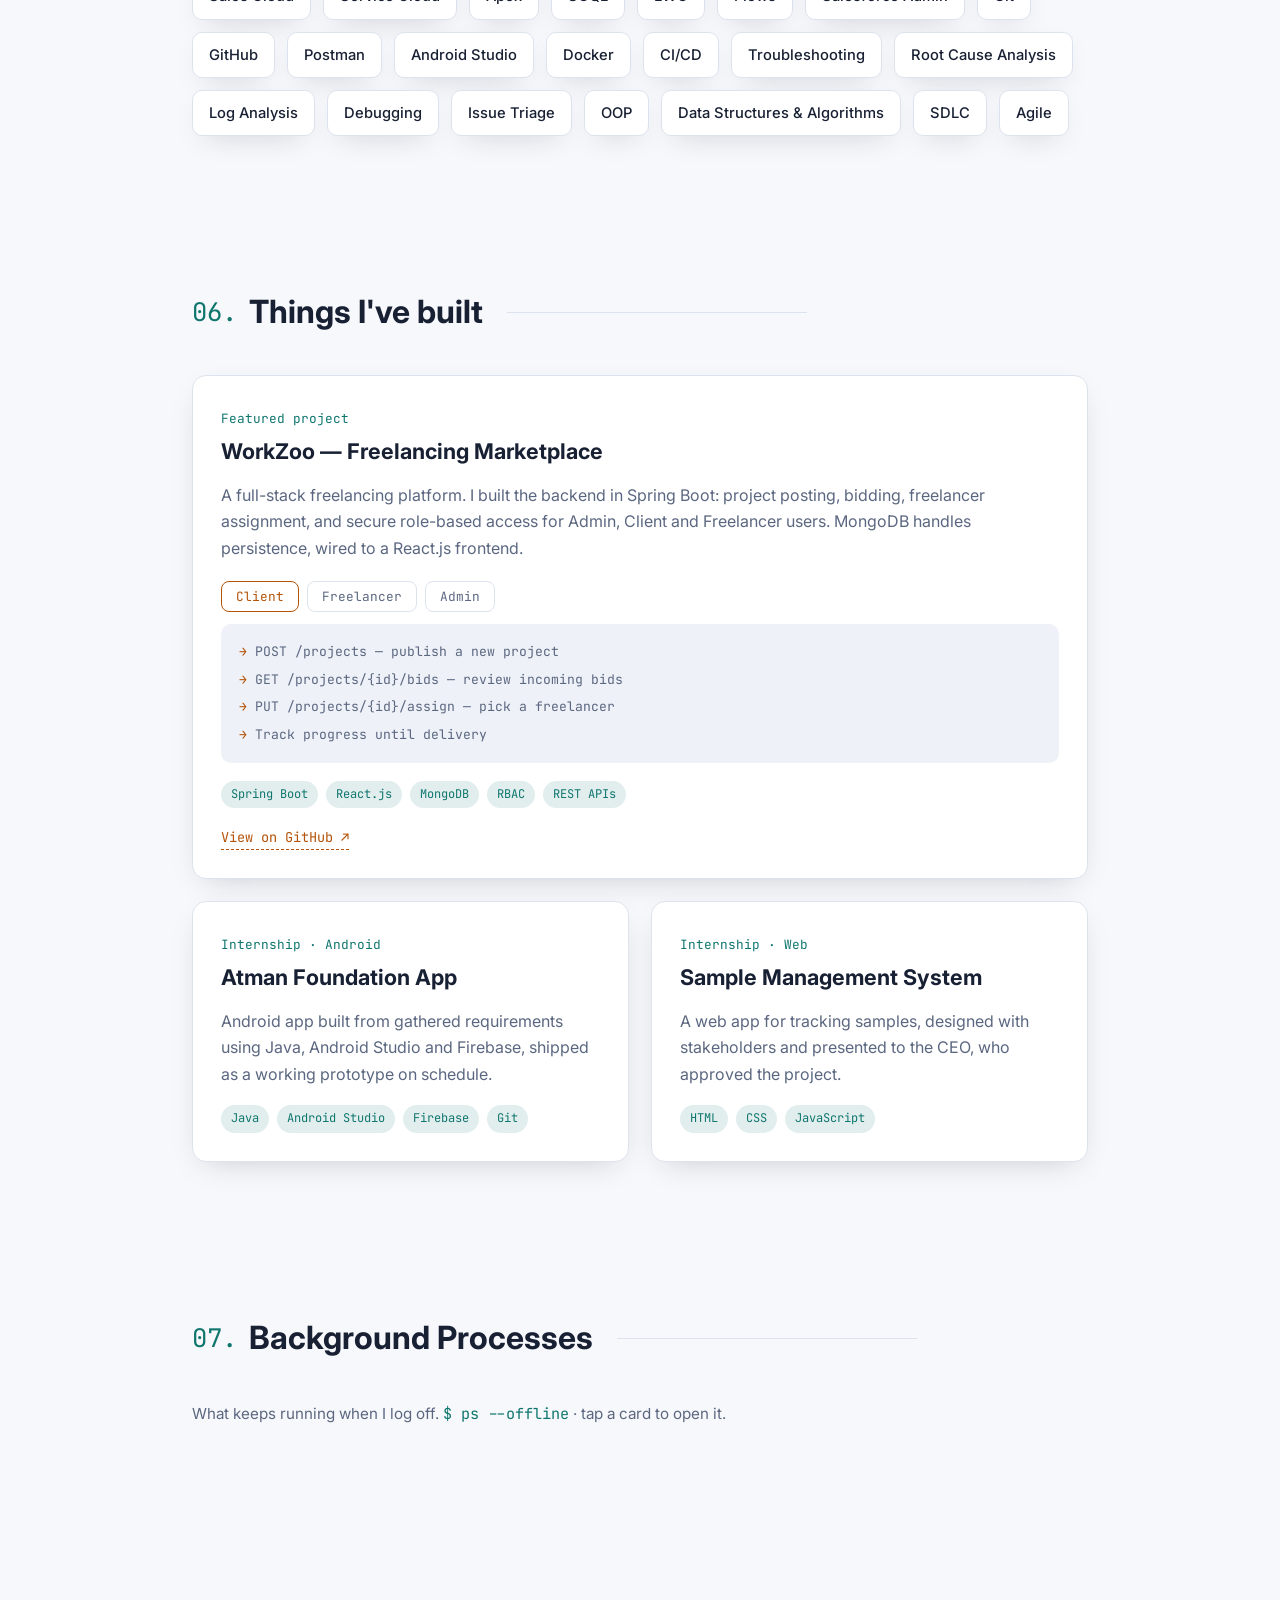
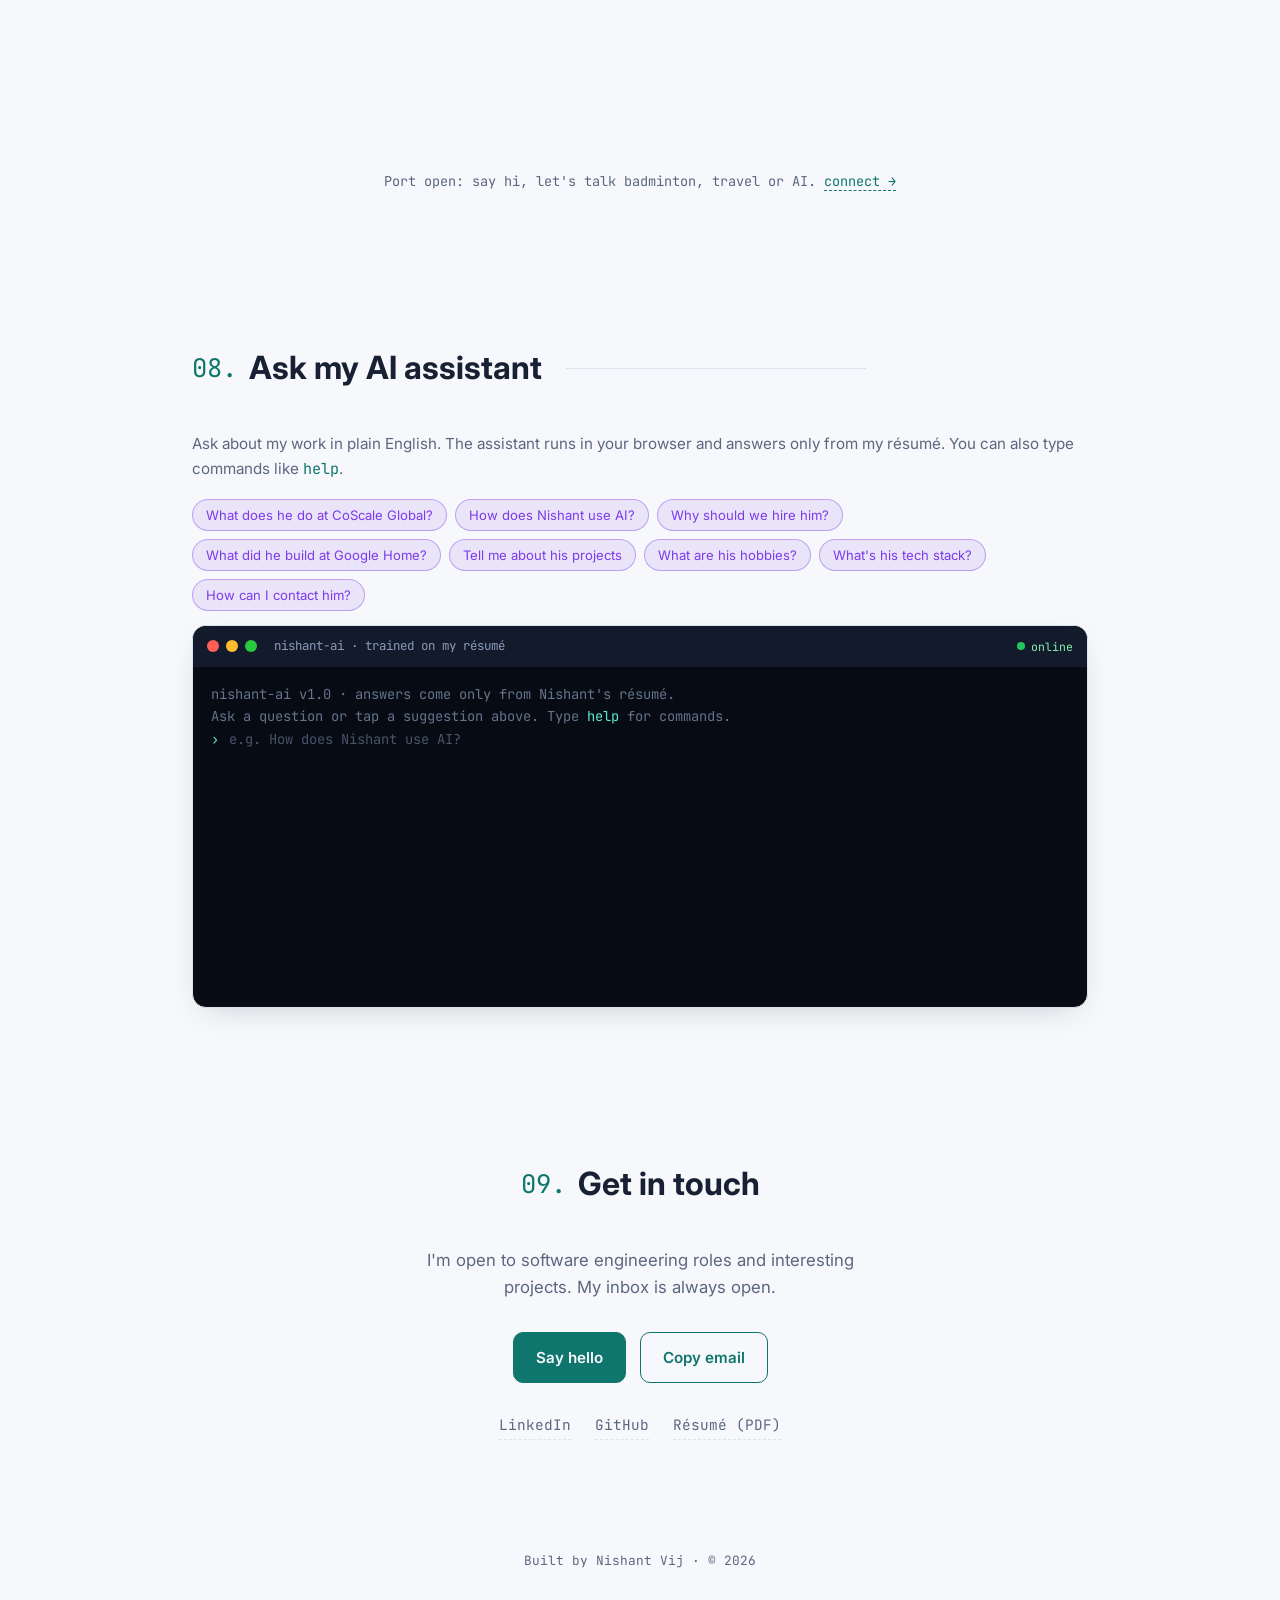
==== commit a79b22ba: "Add 'Background Processes' hobbies section; collapse nav under 1100px Co-Authored-By: Claude Opus 5." ====
--- a/index.html
+++ b/index.html
@@ -8,7 +8,7 @@
   <link rel="preconnect" href="https://fonts.googleapis.com" />
   <link rel="preconnect" href="https://fonts.gstatic.com" crossorigin />
   <link href="https://fonts.googleapis.com/css2?family=Inter:wght@400;500;600;700;800&family=JetBrains+Mono:wght@400;600&display=swap" rel="stylesheet" />
-  <link rel="stylesheet" href="styles.css?v=6" />
+  <link rel="stylesheet" href="styles.css?v=7" />
 </head>
 <body>
   <div class="progress" id="progress"></div>
@@ -23,6 +23,7 @@
         <li><a href="#education">Education</a></li>
         <li><a href="#skills">Skills</a></li>
         <li><a href="#projects">Projects</a></li>
+        <li><a href="#offline">Beyond Code</a></li>
         <li><a href="#assistant" class="nav-ai">✦ Ask my AI</a></li>
         <li><a href="#contact">Contact</a></li>
       </ul>
@@ -240,9 +241,68 @@
       </div>
     </section>
 
+    <!-- HOBBIES -->
+    <section id="offline" class="section">
+      <h3 class="section-title"><span class="mono">07.</span> Background Processes</h3>
+      <p class="hint reveal">What keeps running when I log off. <span class="mono accent">$ ps --offline</span> · tap a card to open it.</p>
+      <div class="procs">
+        <button class="proc reveal" type="button" aria-pressed="false">
+          <div class="proc-inner">
+            <div class="proc-face front">
+              <div class="proc-bar mono"><span>PID 1024</span><span class="proc-status"><span class="pulse"></span>always running</span></div>
+              <div class="proc-emoji">✈️</div>
+              <h4>Travelling</h4>
+              <code class="mono">wanderlust.service</code>
+              <div class="proc-meter"><span class="mono">curiosity</span><div class="bar"><i style="--w:96%"></i></div></div>
+            </div>
+            <div class="proc-face back">
+              <span class="proc-label mono">// what it does</span>
+              <p>My favourite way to reset my brain. New cities, new food and new people quietly rewrite my default settings, and I come back with ideas I'd never have found at my desk.</p>
+              <span class="proc-out mono">→ output: fresh perspective</span>
+            </div>
+          </div>
+        </button>
+
+        <button class="proc reveal" type="button" aria-pressed="false">
+          <div class="proc-inner">
+            <div class="proc-face front">
+              <div class="proc-bar mono"><span>PID 2048</span><span class="proc-status"><span class="pulse"></span>in a long rally</span></div>
+              <div class="proc-emoji">🏸</div>
+              <h4>Playing Badminton</h4>
+              <code class="mono">while (shuttle.inAir) smash();</code>
+              <div class="proc-meter"><span class="mono">reflexes</span><div class="bar"><i style="--w:90%"></i></div></div>
+            </div>
+            <div class="proc-face back">
+              <span class="proc-label mono">// what it does</span>
+              <p>My real-time system. Split-second decisions, constant footwork and the next shot already planned. It keeps me sharp, competitive and quick on my feet, on the court and at work.</p>
+              <span class="proc-out mono">→ output: focus under pressure</span>
+            </div>
+          </div>
+        </button>
+
+        <button class="proc reveal" type="button" aria-pressed="false">
+          <div class="proc-inner">
+            <div class="proc-face front">
+              <div class="proc-bar mono"><span>PID 4096</span><span class="proc-status"><span class="pulse"></span>accepting connections</span></div>
+              <div class="proc-emoji">🤝</div>
+              <h4>Connecting with People</h4>
+              <code class="mono">network.connect(you)</code>
+              <div class="proc-meter"><span class="mono">conversations</span><div class="bar"><i style="--w:100%"></i></div></div>
+            </div>
+            <div class="proc-face back">
+              <span class="proc-label mono">// what it does</span>
+              <p>The one process I never want to automate. Every conversation is a new input. Some of my best ideas started with a chat that ran way past its timeout.</p>
+              <span class="proc-out mono">→ output: ideas, friends, collaborations</span>
+            </div>
+          </div>
+        </button>
+      </div>
+      <p class="proc-cta reveal mono">Port open: say hi, let's talk badminton, travel or AI. <a href="#contact">connect →</a></p>
+    </section>
+
     <!-- AI ASSISTANT -->
     <section id="assistant" class="section">
-      <h3 class="section-title"><span class="mono">07.</span> Ask my AI assistant</h3>
+      <h3 class="section-title"><span class="mono">08.</span> Ask my AI assistant</h3>
       <p class="hint reveal">Ask about my work in plain English. The assistant runs in your browser and answers only from my résumé. You can also type commands like <code>help</code>.</p>
       <div class="suggest reveal" id="suggest"></div>
       <div class="term reveal" id="term">
@@ -259,7 +319,7 @@
 
     <!-- CONTACT -->
     <section id="contact" class="section contact">
-      <h3 class="section-title center"><span class="mono">08.</span> Get in touch</h3>
+      <h3 class="section-title center"><span class="mono">09.</span> Get in touch</h3>
       <p class="reveal">I'm open to software engineering roles and interesting projects. My inbox is always open.</p>
       <div class="contact-actions reveal">
         <a class="btn primary" id="mailBtn" href="#">Say hello</a>
@@ -276,6 +336,6 @@
   <footer class="footer mono">Built by Nishant Vij · © <span id="year"></span></footer>
   <div class="toast" id="toast" role="status"></div>
 
-  <script src="script.js?v=5"></script>
+  <script src="script.js?v=7"></script>
 </body>
 </html>
--- a/styles.css
+++ b/styles.css
@@ -221,6 +221,53 @@
   .hero-photo { order: -1; width: 190px; }
   .photo-tag { font-size: .66rem; padding: 5px 9px; }
   .tag-1 { left: -30%; } .tag-2 { right: -34%; } .tag-3 { display: none; }
+}
+
+/* background processes (hobbies) */
+.procs { display: grid; grid-template-columns: repeat(3, 1fr); gap: 20px; }
+.proc { all: unset; display: block; cursor: pointer; perspective: 1200px; height: 300px; }
+.proc:focus-visible .proc-inner { outline: 2px solid var(--ai); outline-offset: 4px; border-radius: var(--radius); }
+.proc-inner { position: relative; width: 100%; height: 100%; transition: transform .7s cubic-bezier(.2,.8,.2,1); transform-style: preserve-3d; }
+.proc.flipped .proc-inner { transform: rotateY(180deg); }
+@media (hover: hover) { .proc:hover .proc-inner { transform: rotateY(180deg); } }
+.proc-face {
+  position: absolute; inset: 0; backface-visibility: hidden; -webkit-backface-visibility: hidden;
+  border-radius: var(--radius); border: 1px solid var(--border); background: var(--card); box-shadow: var(--shadow);
+  padding: 20px; display: flex; flex-direction: column; text-align: left;
+}
+.proc-face.front { align-items: center; text-align: center; }
+.proc-face.back {
+  transform: rotateY(180deg); justify-content: center; gap: 14px;
+  background: linear-gradient(145deg, color-mix(in srgb, var(--ai) 18%, var(--card)), var(--card));
+  border-color: color-mix(in srgb, var(--ai) 50%, transparent);
+}
+.proc-bar { width: 100%; display: flex; justify-content: space-between; font-size: .68rem; color: var(--muted); padding-bottom: 10px; border-bottom: 1px dashed var(--border); }
+.proc-status { display: inline-flex; align-items: center; gap: 6px; color: #22c55e; }
+.proc-emoji { font-size: 2.8rem; margin: 18px 0 6px; transition: transform .3s; }
+.proc:hover .proc-emoji { transform: scale(1.15) rotate(-8deg); }
+.proc-face h4 { font-size: 1.15rem; }
+.proc-face code { font-size: .76rem; color: var(--ai); margin-top: 6px; }
+.proc-meter { width: 100%; margin-top: auto; display: flex; flex-direction: column; gap: 5px; font-size: .68rem; color: var(--muted); text-align: left; }
+.proc-meter .bar i { width: 0; transition: width 1.2s ease .3s; }
+.proc.visible .proc-meter .bar i { width: var(--w); }
+.proc-label { font-size: .74rem; color: var(--ai); }
+.proc-face.back p { color: var(--text); font-size: .95rem; line-height: 1.6; }
+.proc-out { font-size: .76rem; color: var(--accent); }
+.proc-cta { text-align: center; margin-top: 26px; font-size: .85rem; color: var(--muted); }
+.proc-cta a { color: var(--accent); border-bottom: 1px dashed currentColor; }
+@media (max-width: 820px) { .procs { grid-template-columns: 1fr; } .proc { height: 270px; } }
+.nav-links { gap: 22px; }
+.nav-links a { font-size: .86rem; white-space: nowrap; }
+@media (max-width: 1100px) {
+  .menu-btn { display: inline-block; }
+  .nav-links {
+    position: fixed; top: 0; right: 0; height: 100vh; width: min(75vw, 300px);
+    flex-direction: column; justify-content: center; align-items: center; gap: 26px;
+    background: var(--bg-2); transform: translateX(100%); transition: transform .3s; box-shadow: var(--shadow);
+  }
+  .nav-links.open { transform: none; }
+  .nav-links a { font-size: 1.05rem; }
+  .nav-actions { position: relative; z-index: 60; }
 }
 
 /* education */
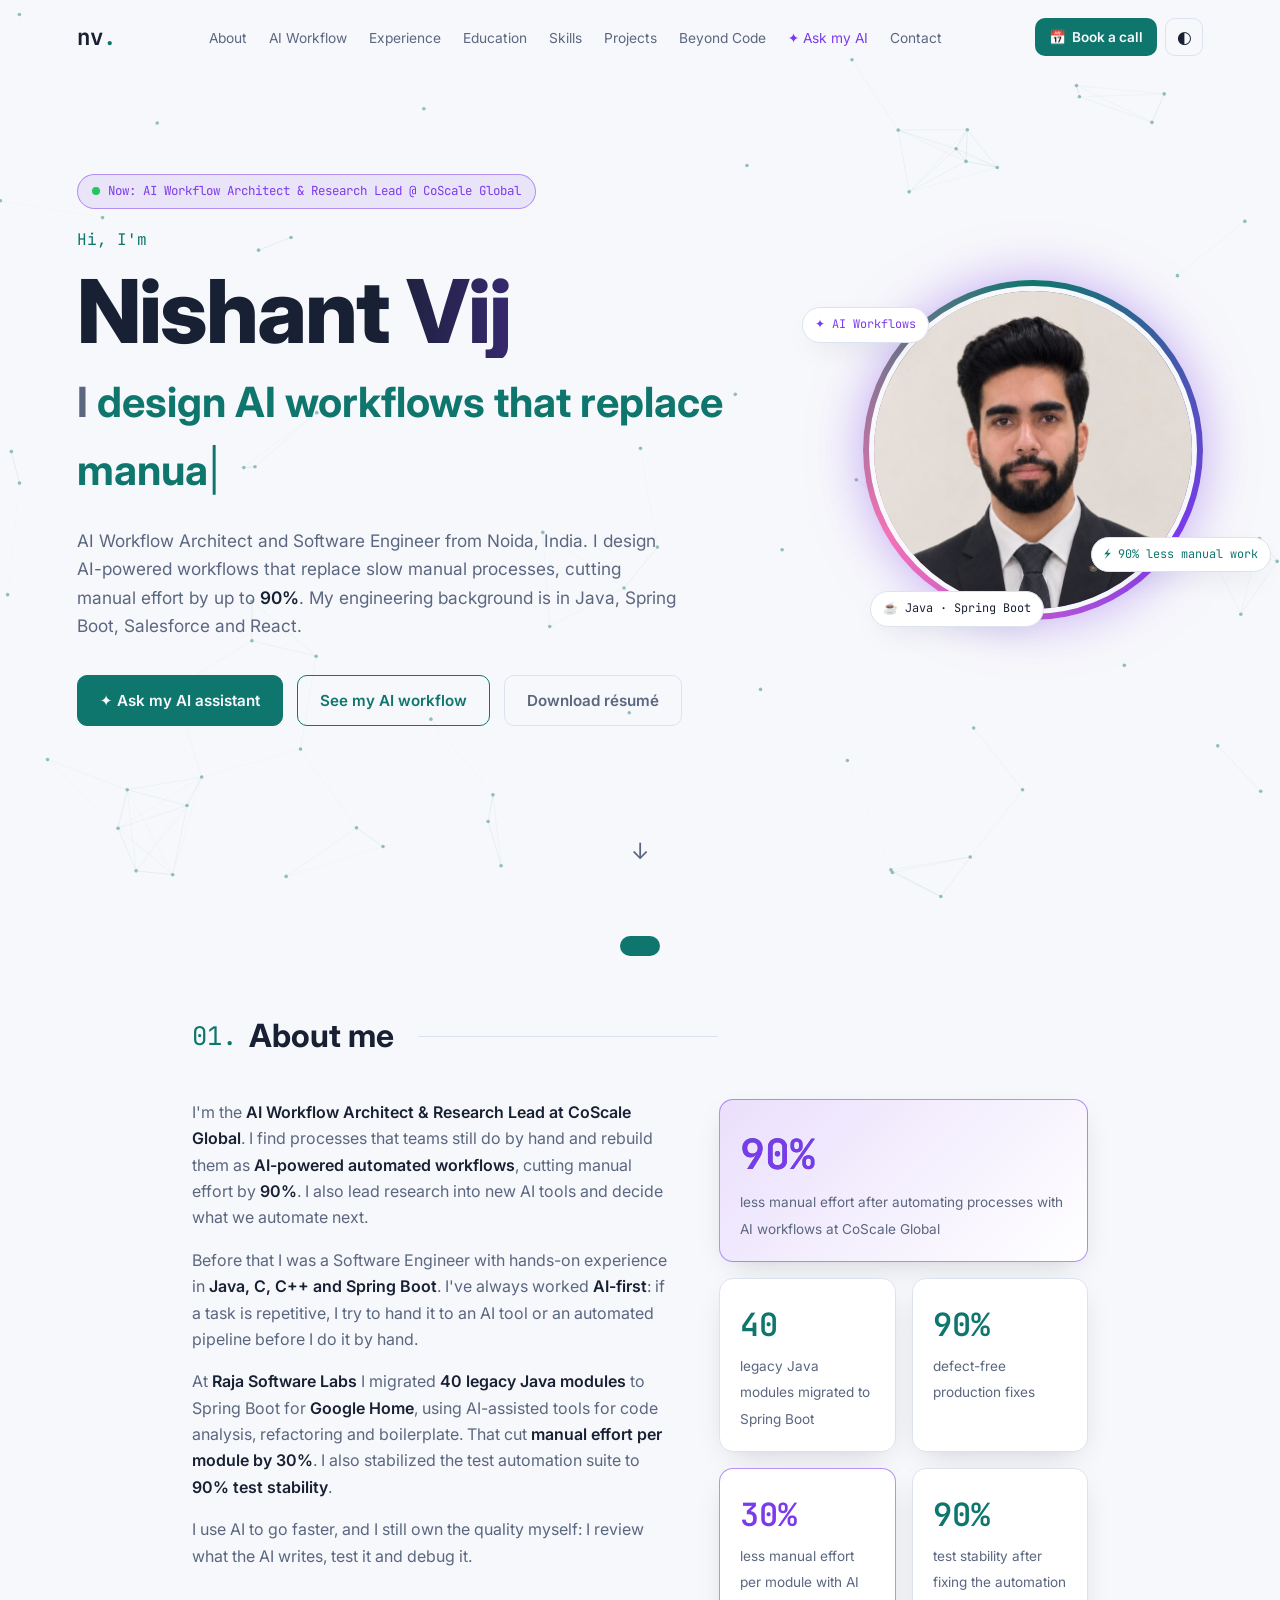
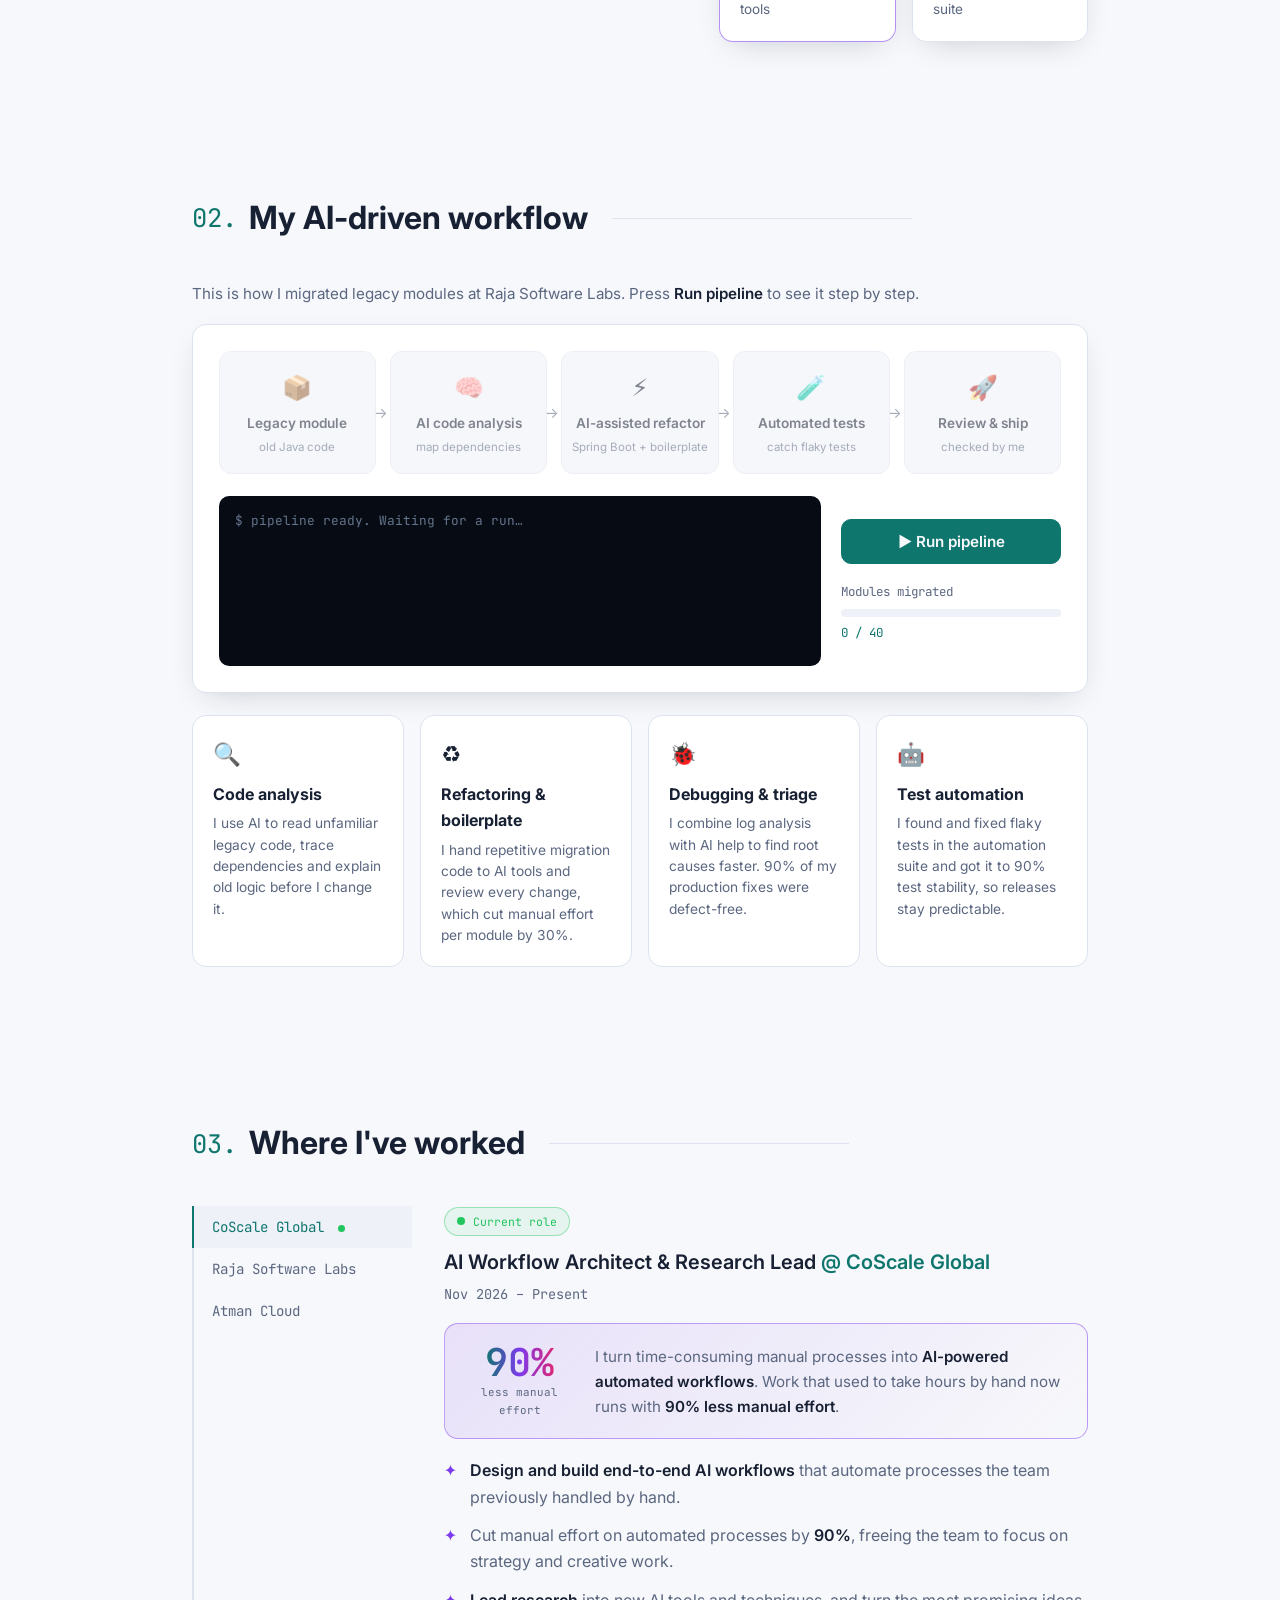
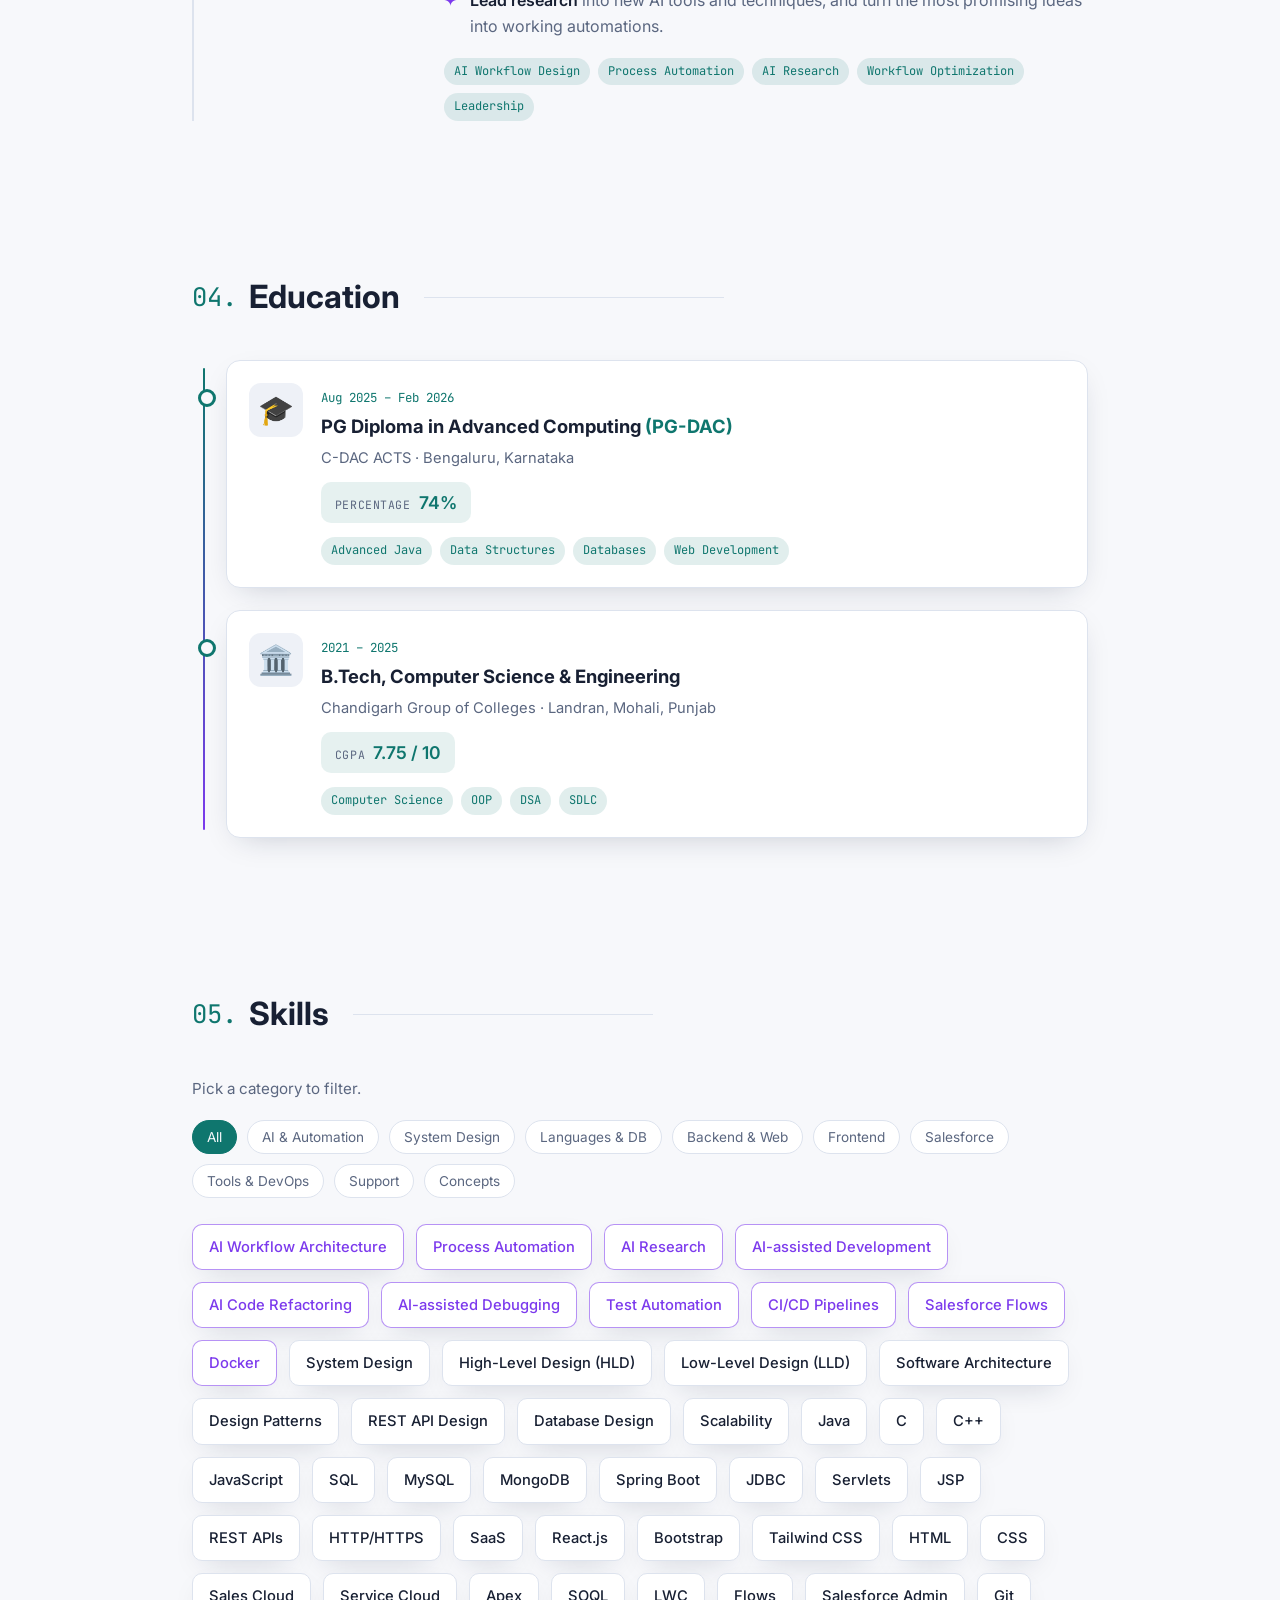
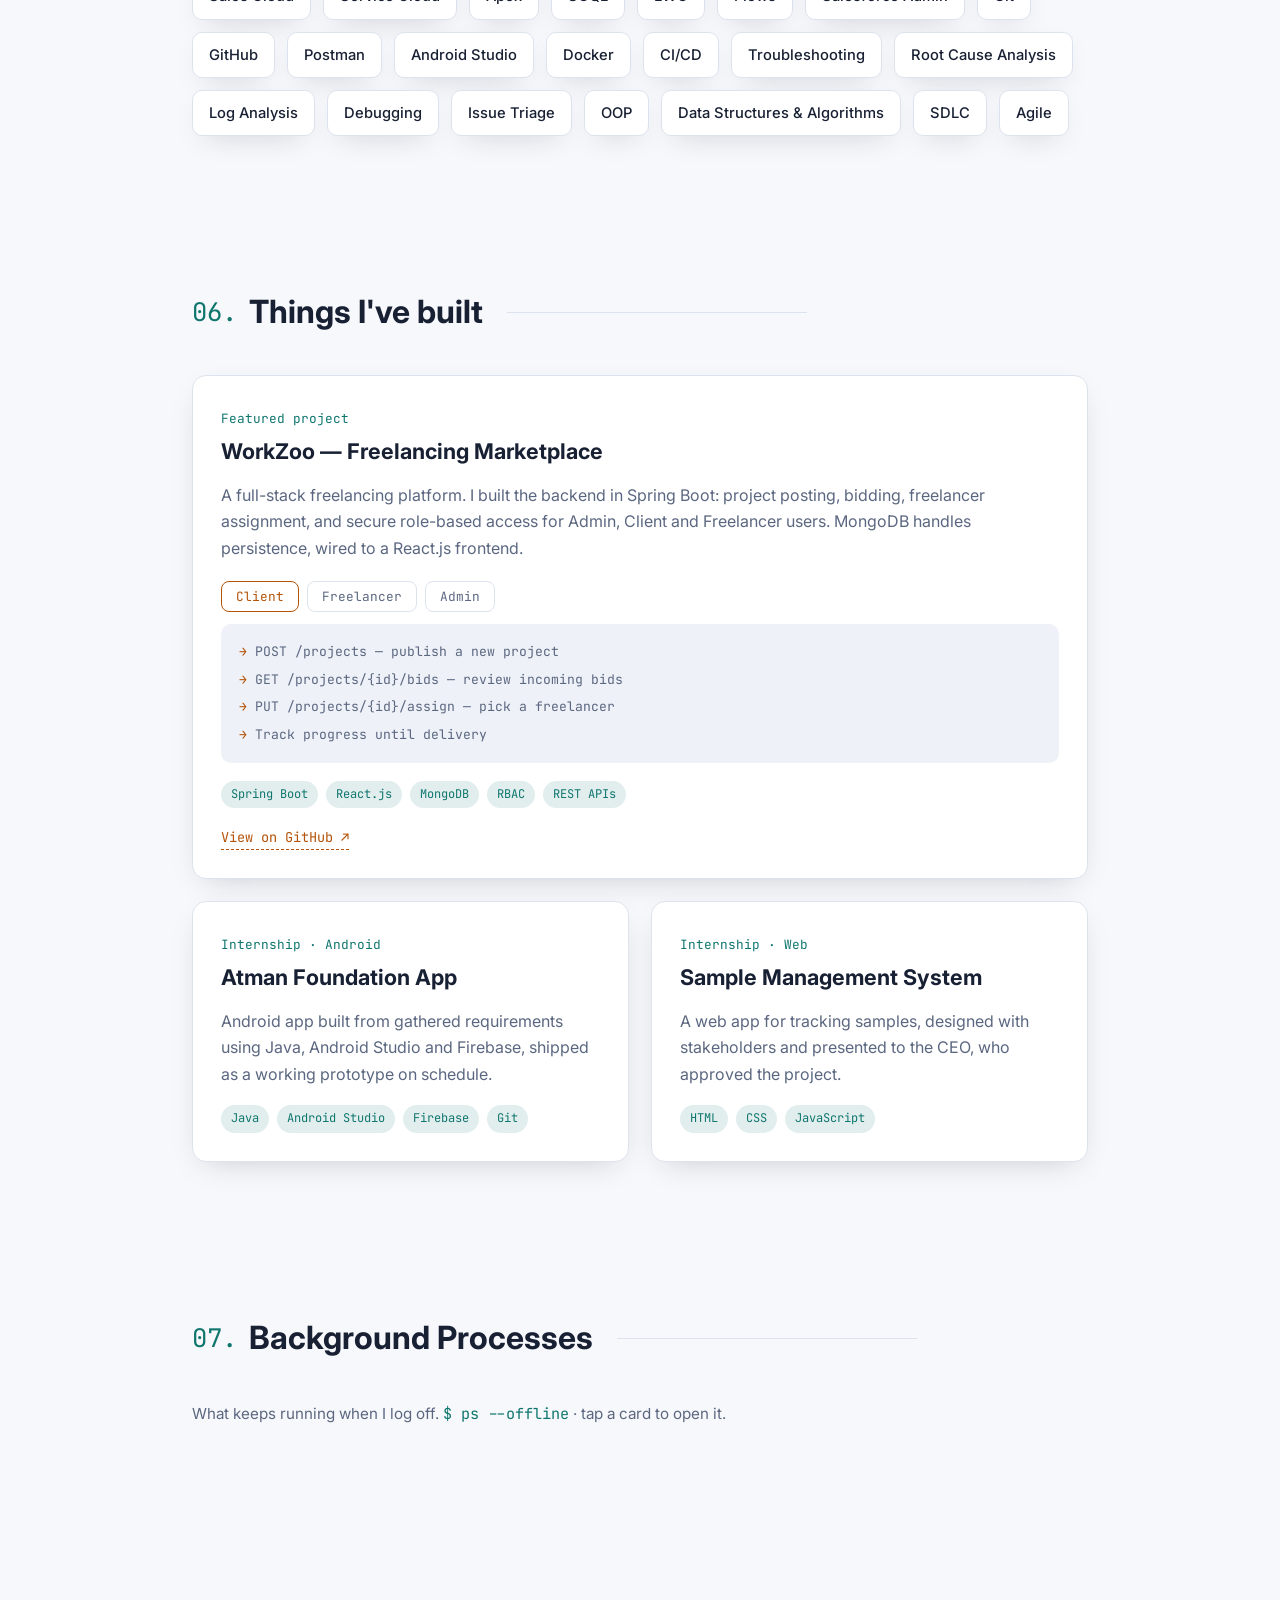
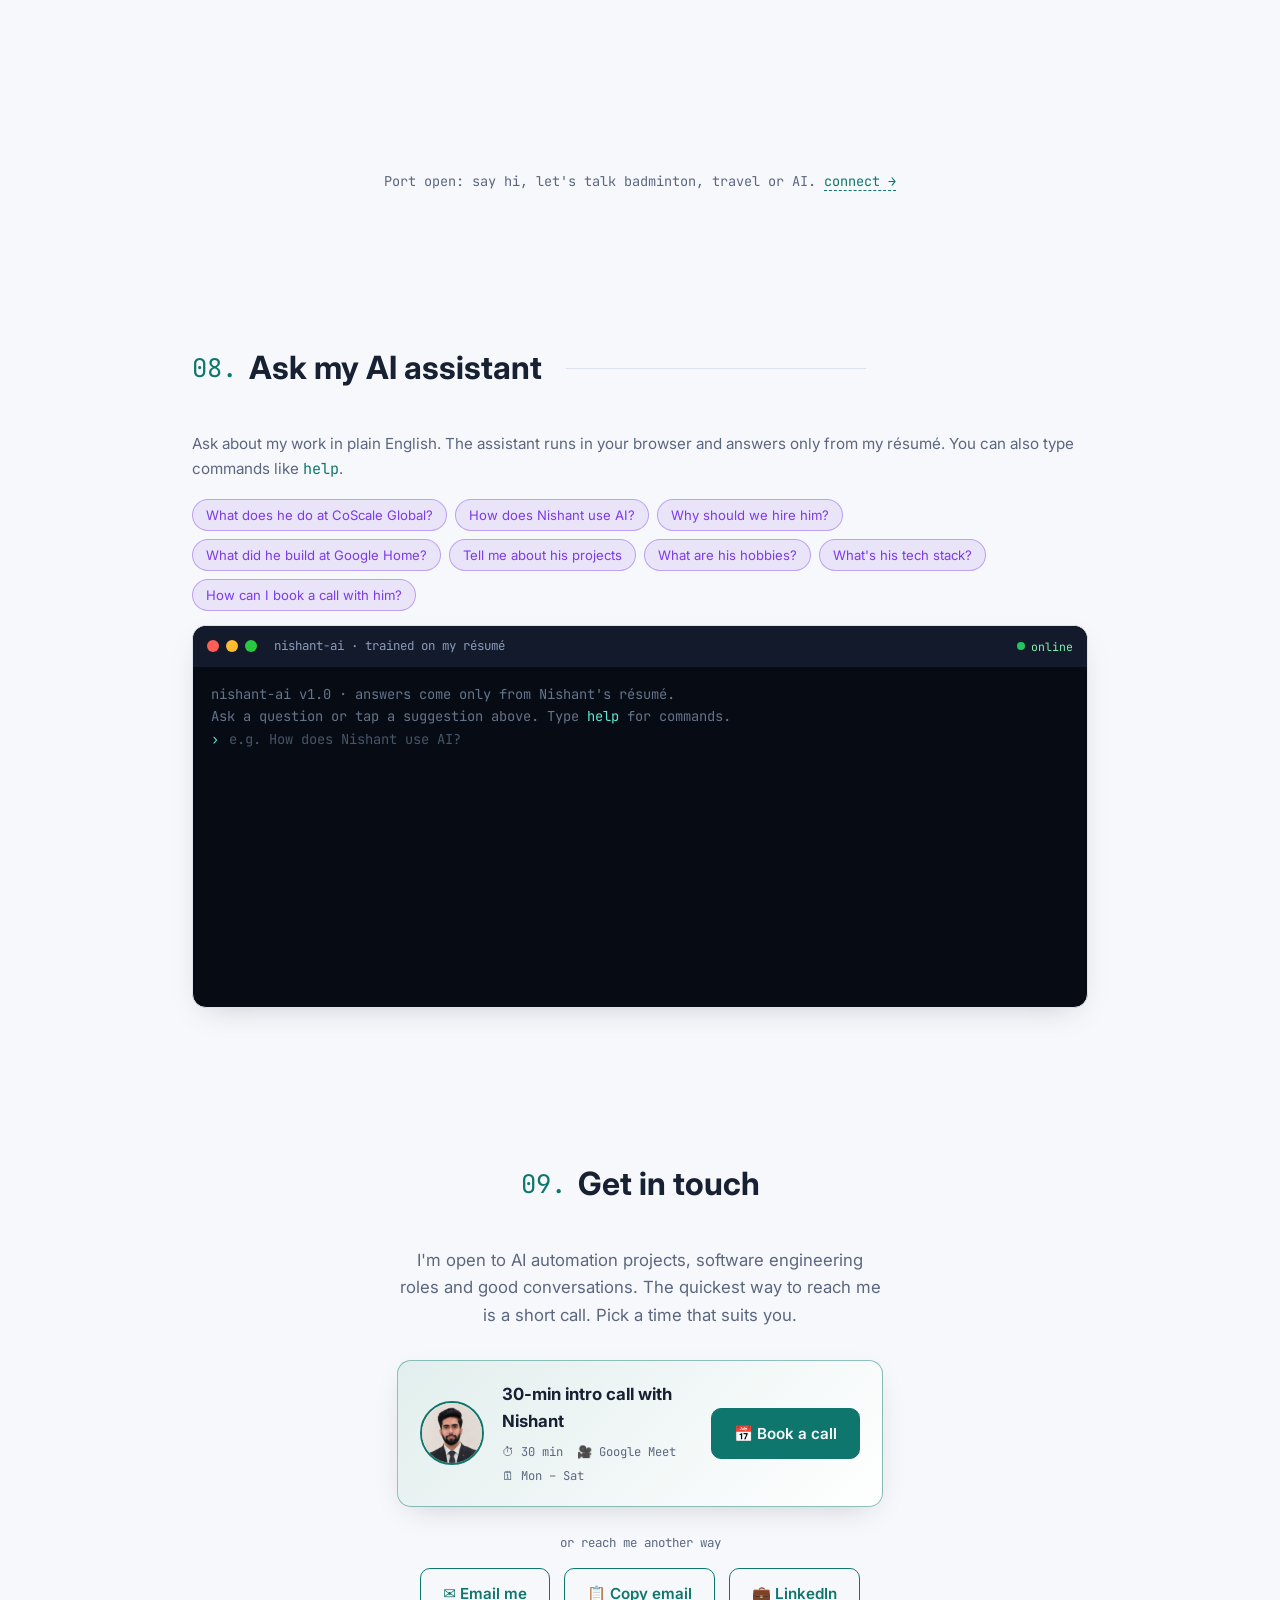
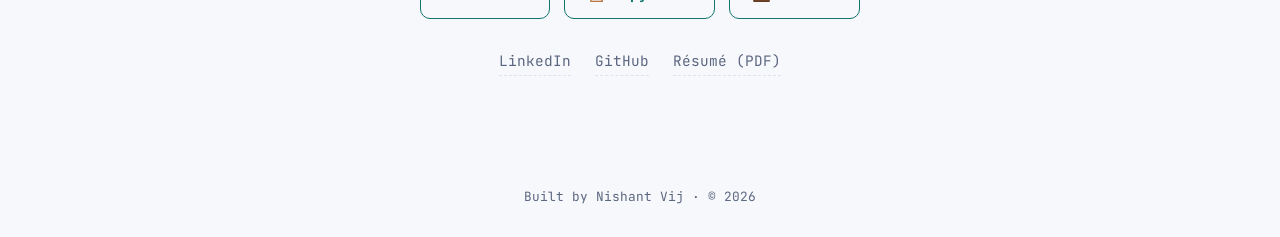
==== commit 0f6465ab: "Add Calendly 'Book a call' booking; fix email button Co-Authored-By: Claude Opus 5.5 <noreply@anthro" ====
--- a/index.html
+++ b/index.html
@@ -8,7 +8,8 @@
   <link rel="preconnect" href="https://fonts.googleapis.com" />
   <link rel="preconnect" href="https://fonts.gstatic.com" crossorigin />
   <link href="https://fonts.googleapis.com/css2?family=Inter:wght@400;500;600;700;800&family=JetBrains+Mono:wght@400;600&display=swap" rel="stylesheet" />
-  <link rel="stylesheet" href="styles.css?v=7" />
+  <link rel="stylesheet" href="styles.css?v=8" />
+  <link rel="stylesheet" href="https://assets.calendly.com/assets/external/widget.css" />
 </head>
 <body>
   <div class="progress" id="progress"></div>
@@ -29,6 +30,7 @@
       </ul>
     </nav>
     <div class="nav-actions">
+      <a class="nav-book js-book" href="https://calendly.com/vijnishant05/30min" target="_blank" rel="noopener"><span aria-hidden="true">📅</span><span class="nav-book-text">Book a call</span></a>
       <button class="icon-btn" id="themeToggle" aria-label="Toggle light/dark theme">◐</button>
       <button class="icon-btn menu-btn" id="menuBtn" aria-label="Open menu">☰</button>
     </div>
@@ -320,10 +322,26 @@
     <!-- CONTACT -->
     <section id="contact" class="section contact">
       <h3 class="section-title center"><span class="mono">09.</span> Get in touch</h3>
-      <p class="reveal">I'm open to software engineering roles and interesting projects. My inbox is always open.</p>
+      <p class="reveal">I'm open to AI automation projects, software engineering roles and good conversations. The quickest way to reach me is a short call. Pick a time that suits you.</p>
+
+      <div class="book-card reveal">
+        <img src="photo.jpg" alt="" class="book-avatar" width="64" height="64" loading="lazy" />
+        <div class="book-info">
+          <h4>30-min intro call with Nishant</h4>
+          <ul class="book-meta mono">
+            <li>⏱ 30 min</li>
+            <li>🎥 Google Meet</li>
+            <li>🗓 Mon – Sat</li>
+          </ul>
+        </div>
+        <a class="btn primary book-btn js-book" href="https://calendly.com/vijnishant05/30min" target="_blank" rel="noopener">📅 Book a call</a>
+      </div>
+
+      <p class="or mono reveal">or reach me another way</p>
       <div class="contact-actions reveal">
-        <a class="btn primary" id="mailBtn" href="#">Say hello</a>
-        <button class="btn" id="copyEmail">Copy email</button>
+        <a class="btn" id="mailBtn" href="#" target="_blank" rel="noopener">✉️ Email me</a>
+        <button class="btn" id="copyEmail">📋 Copy email</button>
+        <a class="btn" id="linkedinBtn" href="#" target="_blank" rel="noopener">💼 LinkedIn</a>
       </div>
       <div class="socials reveal">
         <a id="linkedinLink" href="#" target="_blank" rel="noopener">LinkedIn</a>
@@ -336,6 +354,7 @@
   <footer class="footer mono">Built by Nishant Vij · © <span id="year"></span></footer>
   <div class="toast" id="toast" role="status"></div>
 
-  <script src="script.js?v=7"></script>
+  <script src="https://assets.calendly.com/assets/external/widget.js" async></script>
+  <script src="script.js?v=8"></script>
 </body>
 </html>
--- a/styles.css
+++ b/styles.css
@@ -270,6 +270,28 @@
   .nav-actions { position: relative; z-index: 60; }
 }
 
+/* booking */
+.nav-book {
+  display: inline-flex; align-items: center; gap: 6px; height: 38px; padding: 0 14px; border-radius: 10px;
+  font-size: .85rem; font-weight: 600; white-space: nowrap; color: var(--bg); background: var(--accent);
+  transition: transform .2s, box-shadow .2s;
+}
+.nav-book:hover { transform: translateY(-1px); box-shadow: 0 6px 20px -6px color-mix(in srgb, var(--accent) 70%, transparent); }
+@media (max-width: 480px) { .nav-book { padding: 0 11px; } .nav-book-text { display: none; } }
+.book-card {
+  display: flex; align-items: center; gap: 18px; text-align: left; margin: 30px auto 0; padding: 20px 22px;
+  border-radius: var(--radius); border: 1px solid color-mix(in srgb, var(--accent) 45%, transparent);
+  background: linear-gradient(135deg, color-mix(in srgb, var(--accent) 12%, var(--card)), var(--card)); box-shadow: var(--shadow);
+}
+.book-avatar { width: 64px; height: 64px; border-radius: 50%; object-fit: cover; border: 2px solid var(--accent); flex-shrink: 0; }
+.book-info { flex: 1; }
+.book-info h4 { font-size: 1.05rem; }
+.book-meta { list-style: none; display: flex; flex-wrap: wrap; gap: 4px 14px; margin-top: 6px; font-size: .76rem; color: var(--muted); }
+.book-btn { flex-shrink: 0; }
+.contact .or { margin: 26px 0 0; font-size: .78rem; color: var(--muted); }
+.contact .contact-actions { margin: 14px 0 30px; }
+@media (max-width: 560px) { .book-card { flex-direction: column; text-align: center; } .book-meta { justify-content: center; } .book-btn { width: 100%; text-align: center; } }
+
 /* education */
 .edu-timeline { position: relative; display: grid; gap: 22px; padding-left: 34px; }
 .edu-timeline::before { content: ""; position: absolute; left: 11px; top: 8px; bottom: 8px; width: 2px; background: linear-gradient(var(--accent), var(--ai)); border-radius: 2px; }
